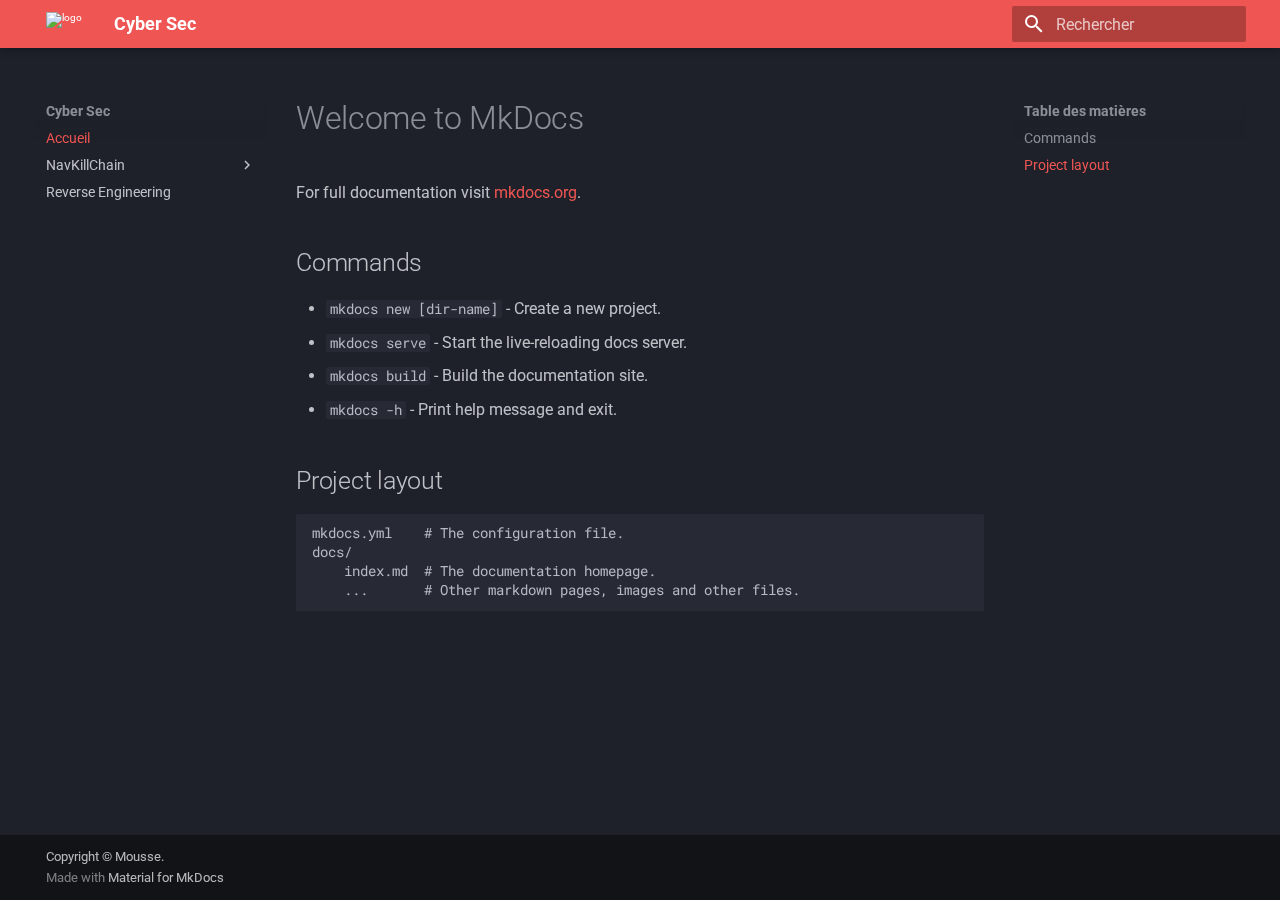
==== index.html @ a9a57b70 "Deployed 4383e9c with MkDocs version: 1.6.0" ====
<!doctype html>
<html lang="fr" class="no-js">
  <head>
    
      <meta charset="utf-8">
      <meta name="viewport" content="width=device-width,initial-scale=1">
      
      
        <meta name="author" content="Etienne C">
      
      
      
      
        <link rel="next" href="Objectif/">
      
      
      <link rel="icon" href="assets/images/favicon.png">
      <meta name="generator" content="mkdocs-1.6.0, mkdocs-material-9.5.25">
    
    
      
        <title>Cyber Sec</title>
      
    
    
      <link rel="stylesheet" href="assets/stylesheets/main.6543a935.min.css">
      
        
        <link rel="stylesheet" href="assets/stylesheets/palette.06af60db.min.css">
      
      


    
    
      
    
    
      
        
        
        <link rel="preconnect" href="https://fonts.gstatic.com" crossorigin>
        <link rel="stylesheet" href="https://fonts.googleapis.com/css?family=Roboto:300,300i,400,400i,700,700i%7CRoboto+Mono:400,400i,700,700i&display=fallback">
        <style>:root{--md-text-font:"Roboto";--md-code-font:"Roboto Mono"}</style>
      
    
    
      <link rel="stylesheet" href="https://cdnjs.cloudflare.com/ajax/libs/KaTeX/0.16.7/katex.min.css">
    
    <script>__md_scope=new URL(".",location),__md_hash=e=>[...e].reduce((e,_)=>(e<<5)-e+_.charCodeAt(0),0),__md_get=(e,_=localStorage,t=__md_scope)=>JSON.parse(_.getItem(t.pathname+"."+e)),__md_set=(e,_,t=localStorage,a=__md_scope)=>{try{t.setItem(a.pathname+"."+e,JSON.stringify(_))}catch(e){}}</script>
    
      

    
    
    
  </head>
  
  
    
    
    
    
    
    <body dir="ltr" data-md-color-scheme="slate" data-md-color-primary="red" data-md-color-accent="black">
  
    
    <input class="md-toggle" data-md-toggle="drawer" type="checkbox" id="__drawer" autocomplete="off">
    <input class="md-toggle" data-md-toggle="search" type="checkbox" id="__search" autocomplete="off">
    <label class="md-overlay" for="__drawer"></label>
    <div data-md-component="skip">
      
        
        <a href="#welcome-to-mkdocs" class="md-skip">
          Aller au contenu
        </a>
      
    </div>
    <div data-md-component="announce">
      
    </div>
    
    
      

  

<header class="md-header md-header--shadow" data-md-component="header">
  <nav class="md-header__inner md-grid" aria-label="En-tête">
    <a href="." title="Cyber Sec" class="md-header__button md-logo" aria-label="Cyber Sec" data-md-component="logo">
      
  <img src="logo.png" alt="logo">

    </a>
    <label class="md-header__button md-icon" for="__drawer">
      
      <svg xmlns="http://www.w3.org/2000/svg" viewBox="0 0 24 24"><path d="M3 6h18v2H3V6m0 5h18v2H3v-2m0 5h18v2H3v-2Z"/></svg>
    </label>
    <div class="md-header__title" data-md-component="header-title">
      <div class="md-header__ellipsis">
        <div class="md-header__topic">
          <span class="md-ellipsis">
            Cyber Sec
          </span>
        </div>
        <div class="md-header__topic" data-md-component="header-topic">
          <span class="md-ellipsis">
            
              Accueil
            
          </span>
        </div>
      </div>
    </div>
    
      
    
    
    
    
      <label class="md-header__button md-icon" for="__search">
        
        <svg xmlns="http://www.w3.org/2000/svg" viewBox="0 0 24 24"><path d="M9.5 3A6.5 6.5 0 0 1 16 9.5c0 1.61-.59 3.09-1.56 4.23l.27.27h.79l5 5-1.5 1.5-5-5v-.79l-.27-.27A6.516 6.516 0 0 1 9.5 16 6.5 6.5 0 0 1 3 9.5 6.5 6.5 0 0 1 9.5 3m0 2C7 5 5 7 5 9.5S7 14 9.5 14 14 12 14 9.5 12 5 9.5 5Z"/></svg>
      </label>
      <div class="md-search" data-md-component="search" role="dialog">
  <label class="md-search__overlay" for="__search"></label>
  <div class="md-search__inner" role="search">
    <form class="md-search__form" name="search">
      <input type="text" class="md-search__input" name="query" aria-label="Rechercher" placeholder="Rechercher" autocapitalize="off" autocorrect="off" autocomplete="off" spellcheck="false" data-md-component="search-query" required>
      <label class="md-search__icon md-icon" for="__search">
        
        <svg xmlns="http://www.w3.org/2000/svg" viewBox="0 0 24 24"><path d="M9.5 3A6.5 6.5 0 0 1 16 9.5c0 1.61-.59 3.09-1.56 4.23l.27.27h.79l5 5-1.5 1.5-5-5v-.79l-.27-.27A6.516 6.516 0 0 1 9.5 16 6.5 6.5 0 0 1 3 9.5 6.5 6.5 0 0 1 9.5 3m0 2C7 5 5 7 5 9.5S7 14 9.5 14 14 12 14 9.5 12 5 9.5 5Z"/></svg>
        
        <svg xmlns="http://www.w3.org/2000/svg" viewBox="0 0 24 24"><path d="M20 11v2H8l5.5 5.5-1.42 1.42L4.16 12l7.92-7.92L13.5 5.5 8 11h12Z"/></svg>
      </label>
      <nav class="md-search__options" aria-label="Recherche">
        
        <button type="reset" class="md-search__icon md-icon" title="Effacer" aria-label="Effacer" tabindex="-1">
          
          <svg xmlns="http://www.w3.org/2000/svg" viewBox="0 0 24 24"><path d="M19 6.41 17.59 5 12 10.59 6.41 5 5 6.41 10.59 12 5 17.59 6.41 19 12 13.41 17.59 19 19 17.59 13.41 12 19 6.41Z"/></svg>
        </button>
      </nav>
      
    </form>
    <div class="md-search__output">
      <div class="md-search__scrollwrap" data-md-scrollfix>
        <div class="md-search-result" data-md-component="search-result">
          <div class="md-search-result__meta">
            Initialisation de la recherche
          </div>
          <ol class="md-search-result__list" role="presentation"></ol>
        </div>
      </div>
    </div>
  </div>
</div>
    
    
  </nav>
  
</header>
    
    <div class="md-container" data-md-component="container">
      
      
        
          
        
      
      <main class="md-main" data-md-component="main">
        <div class="md-main__inner md-grid">
          
            
              
              <div class="md-sidebar md-sidebar--primary" data-md-component="sidebar" data-md-type="navigation" >
                <div class="md-sidebar__scrollwrap">
                  <div class="md-sidebar__inner">
                    



<nav class="md-nav md-nav--primary" aria-label="Navigation" data-md-level="0">
  <label class="md-nav__title" for="__drawer">
    <a href="." title="Cyber Sec" class="md-nav__button md-logo" aria-label="Cyber Sec" data-md-component="logo">
      
  <img src="logo.png" alt="logo">

    </a>
    Cyber Sec
  </label>
  
  <ul class="md-nav__list" data-md-scrollfix>
    
      
      
  
  
    
  
  
  
    <li class="md-nav__item md-nav__item--active">
      
      <input class="md-nav__toggle md-toggle" type="checkbox" id="__toc">
      
      
        
      
      
        <label class="md-nav__link md-nav__link--active" for="__toc">
          
  
  <span class="md-ellipsis">
    Accueil
  </span>
  

          <span class="md-nav__icon md-icon"></span>
        </label>
      
      <a href="." class="md-nav__link md-nav__link--active">
        
  
  <span class="md-ellipsis">
    Accueil
  </span>
  

      </a>
      
        

<nav class="md-nav md-nav--secondary" aria-label="Table des matières">
  
  
  
    
  
  
    <label class="md-nav__title" for="__toc">
      <span class="md-nav__icon md-icon"></span>
      Table des matières
    </label>
    <ul class="md-nav__list" data-md-component="toc" data-md-scrollfix>
      
        <li class="md-nav__item">
  <a href="#commands" class="md-nav__link">
    <span class="md-ellipsis">
      Commands
    </span>
  </a>
  
</li>
      
        <li class="md-nav__item">
  <a href="#project-layout" class="md-nav__link">
    <span class="md-ellipsis">
      Project layout
    </span>
  </a>
  
</li>
      
    </ul>
  
</nav>
      
    </li>
  

    
      
      
  
  
  
  
    
    
    
    
    <li class="md-nav__item md-nav__item--nested">
      
        
        
        <input class="md-nav__toggle md-toggle " type="checkbox" id="__nav_2" >
        
          
          <label class="md-nav__link" for="__nav_2" id="__nav_2_label" tabindex="0">
            
  
  <span class="md-ellipsis">
    NavKillChain
  </span>
  

            <span class="md-nav__icon md-icon"></span>
          </label>
        
        <nav class="md-nav" data-md-level="1" aria-labelledby="__nav_2_label" aria-expanded="false">
          <label class="md-nav__title" for="__nav_2">
            <span class="md-nav__icon md-icon"></span>
            NavKillChain
          </label>
          <ul class="md-nav__list" data-md-scrollfix>
            
              
                
  
  
  
  
    <li class="md-nav__item">
      <a href="Objectif/" class="md-nav__link">
        
  
  <span class="md-ellipsis">
    1. Objectif
  </span>
  

      </a>
    </li>
  

              
            
              
                
  
  
  
  
    <li class="md-nav__item">
      <a href="Recon/" class="md-nav__link">
        
  
  <span class="md-ellipsis">
    2. Reconnaissance
  </span>
  

      </a>
    </li>
  

              
            
              
                
  
  
  
  
    <li class="md-nav__item">
      <a href="Scan%20de%20Vuln%C3%A9rabilit%C3%A9/" class="md-nav__link">
        
  
  <span class="md-ellipsis">
    3. Scan de Vulnérabilité
  </span>
  

      </a>
    </li>
  

              
            
              
                
  
  
  
  
    <li class="md-nav__item">
      <a href="Attaquer%20la%20cible/" class="md-nav__link">
        
  
  <span class="md-ellipsis">
    4. Attaquer la cible
  </span>
  

      </a>
    </li>
  

              
            
              
                
  
  
  
  
    <li class="md-nav__item">
      <a href="D%C3%A9couvert%20du%20r%C3%A9seau%20interne/" class="md-nav__link">
        
  
  <span class="md-ellipsis">
    5. Découvert du réseau interne
  </span>
  

      </a>
    </li>
  

              
            
              
                
  
  
  
  
    <li class="md-nav__item">
      <a href="Action%20sur%20objectif/" class="md-nav__link">
        
  
  <span class="md-ellipsis">
    6. Action sur objectif
  </span>
  

      </a>
    </li>
  

              
            
          </ul>
        </nav>
      
    </li>
  

    
      
      
  
  
  
  
    <li class="md-nav__item">
      <a href="reverse-engineering/" class="md-nav__link">
        
  
  <span class="md-ellipsis">
    Reverse Engineering
  </span>
  

      </a>
    </li>
  

    
  </ul>
</nav>
                  </div>
                </div>
              </div>
            
            
              
              <div class="md-sidebar md-sidebar--secondary" data-md-component="sidebar" data-md-type="toc" >
                <div class="md-sidebar__scrollwrap">
                  <div class="md-sidebar__inner">
                    

<nav class="md-nav md-nav--secondary" aria-label="Table des matières">
  
  
  
    
  
  
    <label class="md-nav__title" for="__toc">
      <span class="md-nav__icon md-icon"></span>
      Table des matières
    </label>
    <ul class="md-nav__list" data-md-component="toc" data-md-scrollfix>
      
        <li class="md-nav__item">
  <a href="#commands" class="md-nav__link">
    <span class="md-ellipsis">
      Commands
    </span>
  </a>
  
</li>
      
        <li class="md-nav__item">
  <a href="#project-layout" class="md-nav__link">
    <span class="md-ellipsis">
      Project layout
    </span>
  </a>
  
</li>
      
    </ul>
  
</nav>
                  </div>
                </div>
              </div>
            
          
          
            <div class="md-content" data-md-component="content">
              <article class="md-content__inner md-typeset">
                
                  


<h1 id="welcome-to-mkdocs">Welcome to MkDocs</h1>
<p>For full documentation visit <a href="https://www.mkdocs.org">mkdocs.org</a>.</p>
<h2 id="commands">Commands</h2>
<ul>
<li><code>mkdocs new [dir-name]</code> - Create a new project.</li>
<li><code>mkdocs serve</code> - Start the live-reloading docs server.</li>
<li><code>mkdocs build</code> - Build the documentation site.</li>
<li><code>mkdocs -h</code> - Print help message and exit.</li>
</ul>
<h2 id="project-layout">Project layout</h2>
<div class="language-text highlight"><pre><span></span><code>mkdocs.yml    # The configuration file.
docs/
    index.md  # The documentation homepage.
    ...       # Other markdown pages, images and other files.
</code></pre></div>












                
              </article>
            </div>
          
          
<script>var target=document.getElementById(location.hash.slice(1));target&&target.name&&(target.checked=target.name.startsWith("__tabbed_"))</script>
        </div>
        
      </main>
      
        <footer class="md-footer">
  
  <div class="md-footer-meta md-typeset">
    <div class="md-footer-meta__inner md-grid">
      <div class="md-copyright">
  
    <div class="md-copyright__highlight">
      Copyright &copy; Mousse.
    </div>
  
  
    Made with
    <a href="https://squidfunk.github.io/mkdocs-material/" target="_blank" rel="noopener">
      Material for MkDocs
    </a>
  
</div>
      
    </div>
  </div>
</footer>
      
    </div>
    <div class="md-dialog" data-md-component="dialog">
      <div class="md-dialog__inner md-typeset"></div>
    </div>
    
    
    <script id="__config" type="application/json">{"base": ".", "features": ["navigation.instant", "search.highlight"], "search": "assets/javascripts/workers/search.b8dbb3d2.min.js", "translations": {"clipboard.copied": "Copi\u00e9 dans le presse-papier", "clipboard.copy": "Copier dans le presse-papier", "search.result.more.one": "1 de plus sur cette page", "search.result.more.other": "# de plus sur cette page", "search.result.none": "Aucun document trouv\u00e9", "search.result.one": "1 document trouv\u00e9", "search.result.other": "# documents trouv\u00e9s", "search.result.placeholder": "Taper pour d\u00e9marrer la recherche", "search.result.term.missing": "Non trouv\u00e9", "select.version": "S\u00e9lectionner la version"}}</script>
    
    
      <script src="assets/javascripts/bundle.081f42fc.min.js"></script>
      
        <script src="https://cdnjs.cloudflare.com/ajax/libs/KaTeX/0.16.7/katex.min.js"></script>
      
        <script src="https://cdnjs.cloudflare.com/ajax/libs/KaTeX/0.16.7/contrib/auto-render.min.js"></script>
      
    
  </body>
</html>
---- assets/stylesheets/main.6543a935.min.css ----
@charset "UTF-8";html{-webkit-text-size-adjust:none;-moz-text-size-adjust:none;text-size-adjust:none;box-sizing:border-box}*,:after,:before{box-sizing:inherit}@media (prefers-reduced-motion){*,:after,:before{transition:none!important}}body{margin:0}a,button,input,label{-webkit-tap-highlight-color:transparent}a{color:inherit;text-decoration:none}hr{border:0;box-sizing:initial;display:block;height:.05rem;overflow:visible;padding:0}small{font-size:80%}sub,sup{line-height:1em}img{border-style:none}table{border-collapse:initial;border-spacing:0}td,th{font-weight:400;vertical-align:top}button{background:#0000;border:0;font-family:inherit;font-size:inherit;margin:0;padding:0}input{border:0;outline:none}:root{--md-primary-fg-color:#4051b5;--md-primary-fg-color--light:#5d6cc0;--md-primary-fg-color--dark:#303fa1;--md-primary-bg-color:#fff;--md-primary-bg-color--light:#ffffffb3;--md-accent-fg-color:#526cfe;--md-accent-fg-color--transparent:#526cfe1a;--md-accent-bg-color:#fff;--md-accent-bg-color--light:#ffffffb3}[data-md-color-scheme=default]{color-scheme:light}[data-md-color-scheme=default] img[src$="#gh-dark-mode-only"],[data-md-color-scheme=default] img[src$="#only-dark"]{display:none}:root,[data-md-color-scheme=default]{--md-hue:225deg;--md-default-fg-color:#000000de;--md-default-fg-color--light:#0000008a;--md-default-fg-color--lighter:#00000052;--md-default-fg-color--lightest:#00000012;--md-default-bg-color:#fff;--md-default-bg-color--light:#ffffffb3;--md-default-bg-color--lighter:#ffffff4d;--md-default-bg-color--lightest:#ffffff1f;--md-code-fg-color:#36464e;--md-code-bg-color:#f5f5f5;--md-code-hl-color:#4287ff;--md-code-hl-color--light:#4287ff1a;--md-code-hl-number-color:#d52a2a;--md-code-hl-special-color:#db1457;--md-code-hl-function-color:#a846b9;--md-code-hl-constant-color:#6e59d9;--md-code-hl-keyword-color:#3f6ec6;--md-code-hl-string-color:#1c7d4d;--md-code-hl-name-color:var(--md-code-fg-color);--md-code-hl-operator-color:var(--md-default-fg-color--light);--md-code-hl-punctuation-color:var(--md-default-fg-color--light);--md-code-hl-comment-color:var(--md-default-fg-color--light);--md-code-hl-generic-color:var(--md-default-fg-color--light);--md-code-hl-variable-color:var(--md-default-fg-color--light);--md-typeset-color:var(--md-default-fg-color);--md-typeset-a-color:var(--md-primary-fg-color);--md-typeset-del-color:#f5503d26;--md-typeset-ins-color:#0bd57026;--md-typeset-kbd-color:#fafafa;--md-typeset-kbd-accent-color:#fff;--md-typeset-kbd-border-color:#b8b8b8;--md-typeset-mark-color:#ffff0080;--md-typeset-table-color:#0000001f;--md-typeset-table-color--light:rgba(0,0,0,.035);--md-admonition-fg-color:var(--md-default-fg-color);--md-admonition-bg-color:var(--md-default-bg-color);--md-warning-fg-color:#000000de;--md-warning-bg-color:#ff9;--md-footer-fg-color:#fff;--md-footer-fg-color--light:#ffffffb3;--md-footer-fg-color--lighter:#ffffff73;--md-footer-bg-color:#000000de;--md-footer-bg-color--dark:#00000052;--md-shadow-z1:0 0.2rem 0.5rem #0000000d,0 0 0.05rem #0000001a;--md-shadow-z2:0 0.2rem 0.5rem #0000001a,0 0 0.05rem #00000040;--md-shadow-z3:0 0.2rem 0.5rem #0003,0 0 0.05rem #00000059}.md-icon svg{fill:currentcolor;display:block;height:1.2rem;width:1.2rem}body{-webkit-font-smoothing:antialiased;-moz-osx-font-smoothing:grayscale;--md-text-font-family:var(--md-text-font,_),-apple-system,BlinkMacSystemFont,Helvetica,Arial,sans-serif;--md-code-font-family:var(--md-code-font,_),SFMono-Regular,Consolas,Menlo,monospace}aside,body,input{font-feature-settings:"kern","liga";color:var(--md-typeset-color);font-family:var(--md-text-font-family)}code,kbd,pre{font-feature-settings:"kern";font-family:var(--md-code-font-family)}:root{--md-typeset-table-sort-icon:url('data:image/svg+xml;charset=utf-8,<svg xmlns="http://www.w3.org/2000/svg" viewBox="0 0 24 24"><path d="m18 21-4-4h3V7h-3l4-4 4 4h-3v10h3M2 19v-2h10v2M2 13v-2h7v2M2 7V5h4v2H2Z"/></svg>');--md-typeset-table-sort-icon--asc:url('data:image/svg+xml;charset=utf-8,<svg xmlns="http://www.w3.org/2000/svg" viewBox="0 0 24 24"><path d="M19 17h3l-4 4-4-4h3V3h2M2 17h10v2H2M6 5v2H2V5m0 6h7v2H2v-2Z"/></svg>');--md-typeset-table-sort-icon--desc:url('data:image/svg+xml;charset=utf-8,<svg xmlns="http://www.w3.org/2000/svg" viewBox="0 0 24 24"><path d="M19 7h3l-4-4-4 4h3v14h2M2 17h10v2H2M6 5v2H2V5m0 6h7v2H2v-2Z"/></svg>')}.md-typeset{-webkit-print-color-adjust:exact;color-adjust:exact;font-size:.8rem;line-height:1.6}@media print{.md-typeset{font-size:.68rem}}.md-typeset blockquote,.md-typeset dl,.md-typeset figure,.md-typeset ol,.md-typeset pre,.md-typeset ul{margin-bottom:1em;margin-top:1em}.md-typeset h1{color:var(--md-default-fg-color--light);font-size:2em;line-height:1.3;margin:0 0 1.25em}.md-typeset h1,.md-typeset h2{font-weight:300;letter-spacing:-.01em}.md-typeset h2{font-size:1.5625em;line-height:1.4;margin:1.6em 0 .64em}.md-typeset h3{font-size:1.25em;font-weight:400;letter-spacing:-.01em;line-height:1.5;margin:1.6em 0 .8em}.md-typeset h2+h3{margin-top:.8em}.md-typeset h4{font-weight:700;letter-spacing:-.01em;margin:1em 0}.md-typeset h5,.md-typeset h6{color:var(--md-default-fg-color--light);font-size:.8em;font-weight:700;letter-spacing:-.01em;margin:1.25em 0}.md-typeset h5{text-transform:uppercase}.md-typeset hr{border-bottom:.05rem solid var(--md-default-fg-color--lightest);display:flow-root;margin:1.5em 0}.md-typeset a{color:var(--md-typeset-a-color);word-break:break-word}.md-typeset a,.md-typeset a:before{transition:color 125ms}.md-typeset a:focus,.md-typeset a:hover{color:var(--md-accent-fg-color)}.md-typeset a:focus code,.md-typeset a:hover code{background-color:var(--md-accent-fg-color--transparent)}.md-typeset a code{color:currentcolor;transition:background-color 125ms}.md-typeset a.focus-visible{outline-color:var(--md-accent-fg-color);outline-offset:.2rem}.md-typeset code,.md-typeset kbd,.md-typeset pre{color:var(--md-code-fg-color);direction:ltr;font-variant-ligatures:none}@media print{.md-typeset code,.md-typeset kbd,.md-typeset pre{white-space:pre-wrap}}.md-typeset code{background-color:var(--md-code-bg-color);border-radius:.1rem;-webkit-box-decoration-break:clone;box-decoration-break:clone;font-size:.85em;padding:0 .2941176471em;word-break:break-word}.md-typeset code:not(.focus-visible){-webkit-tap-highlight-color:transparent;outline:none}.md-typeset pre{display:flow-root;line-height:1.4;position:relative}.md-typeset pre>code{-webkit-box-decoration-break:slice;box-decoration-break:slice;box-shadow:none;display:block;margin:0;outline-color:var(--md-accent-fg-color);overflow:auto;padding:.7720588235em 1.1764705882em;scrollbar-color:var(--md-default-fg-color--lighter) #0000;scrollbar-width:thin;touch-action:auto;word-break:normal}.md-typeset pre>code:hover{scrollbar-color:var(--md-accent-fg-color) #0000}.md-typeset pre>code::-webkit-scrollbar{height:.2rem;width:.2rem}.md-typeset pre>code::-webkit-scrollbar-thumb{background-color:var(--md-default-fg-color--lighter)}.md-typeset pre>code::-webkit-scrollbar-thumb:hover{background-color:var(--md-accent-fg-color)}.md-typeset kbd{background-color:var(--md-typeset-kbd-color);border-radius:.1rem;box-shadow:0 .1rem 0 .05rem var(--md-typeset-kbd-border-color),0 .1rem 0 var(--md-typeset-kbd-border-color),0 -.1rem .2rem var(--md-typeset-kbd-accent-color) inset;color:var(--md-default-fg-color);display:inline-block;font-size:.75em;padding:0 .6666666667em;vertical-align:text-top;word-break:break-word}.md-typeset mark{background-color:var(--md-typeset-mark-color);-webkit-box-decoration-break:clone;box-decoration-break:clone;color:inherit;word-break:break-word}.md-typeset abbr{border-bottom:.05rem dotted var(--md-default-fg-color--light);cursor:help;text-decoration:none}.md-typeset small{opacity:.75}[dir=ltr] .md-typeset sub,[dir=ltr] .md-typeset sup{margin-left:.078125em}[dir=rtl] .md-typeset sub,[dir=rtl] .md-typeset sup{margin-right:.078125em}[dir=ltr] .md-typeset blockquote{padding-left:.6rem}[dir=rtl] .md-typeset blockquote{padding-right:.6rem}[dir=ltr] .md-typeset blockquote{border-left:.2rem solid var(--md-default-fg-color--lighter)}[dir=rtl] .md-typeset blockquote{border-right:.2rem solid var(--md-default-fg-color--lighter)}.md-typeset blockquote{color:var(--md-default-fg-color--light);margin-left:0;margin-right:0}.md-typeset ul{list-style-type:disc}[dir=ltr] .md-typeset ol,[dir=ltr] .md-typeset ul{margin-left:.625em}[dir=rtl] .md-typeset ol,[dir=rtl] .md-typeset ul{margin-right:.625em}.md-typeset ol,.md-typeset ul{padding:0}.md-typeset ol:not([hidden]),.md-typeset ul:not([hidden]){display:flow-root}.md-typeset ol ol,.md-typeset ul ol{list-style-type:lower-alpha}.md-typeset ol ol ol,.md-typeset ul ol ol{list-style-type:lower-roman}[dir=ltr] .md-typeset ol li,[dir=ltr] .md-typeset ul li{margin-left:1.25em}[dir=rtl] .md-typeset ol li,[dir=rtl] .md-typeset ul li{margin-right:1.25em}.md-typeset ol li,.md-typeset ul li{margin-bottom:.5em}.md-typeset ol li blockquote,.md-typeset ol li p,.md-typeset ul li blockquote,.md-typeset ul li p{margin:.5em 0}.md-typeset ol li:last-child,.md-typeset ul li:last-child{margin-bottom:0}[dir=ltr] .md-typeset ol li ol,[dir=ltr] .md-typeset ol li ul,[dir=ltr] .md-typeset ul li ol,[dir=ltr] .md-typeset ul li ul{margin-left:.625em}[dir=rtl] .md-typeset ol li ol,[dir=rtl] .md-typeset ol li ul,[dir=rtl] .md-typeset ul li ol,[dir=rtl] .md-typeset ul li ul{margin-right:.625em}.md-typeset ol li ol,.md-typeset ol li ul,.md-typeset ul li ol,.md-typeset ul li ul{margin-bottom:.5em;margin-top:.5em}[dir=ltr] .md-typeset dd{margin-left:1.875em}[dir=rtl] .md-typeset dd{margin-right:1.875em}.md-typeset dd{margin-bottom:1.5em;margin-top:1em}.md-typeset img,.md-typeset svg,.md-typeset video{height:auto;max-width:100%}.md-typeset img[align=left]{margin:1em 1em 1em 0}.md-typeset img[align=right]{margin:1em 0 1em 1em}.md-typeset img[align]:only-child{margin-top:0}.md-typeset figure{display:flow-root;margin:1em auto;max-width:100%;text-align:center;width:-moz-fit-content;width:fit-content}.md-typeset figure img{display:block;margin:0 auto}.md-typeset figcaption{font-style:italic;margin:1em auto;max-width:24rem}.md-typeset iframe{max-width:100%}.md-typeset table:not([class]){background-color:var(--md-default-bg-color);border:.05rem solid var(--md-typeset-table-color);border-radius:.1rem;display:inline-block;font-size:.64rem;max-width:100%;overflow:auto;touch-action:auto}@media print{.md-typeset table:not([class]){display:table}}.md-typeset table:not([class])+*{margin-top:1.5em}.md-typeset table:not([class]) td>:first-child,.md-typeset table:not([class]) th>:first-child{margin-top:0}.md-typeset table:not([class]) td>:last-child,.md-typeset table:not([class]) th>:last-child{margin-bottom:0}.md-typeset table:not([class]) td:not([align]),.md-typeset table:not([class]) th:not([align]){text-align:left}[dir=rtl] .md-typeset table:not([class]) td:not([align]),[dir=rtl] .md-typeset table:not([class]) th:not([align]){text-align:right}.md-typeset table:not([class]) th{font-weight:700;min-width:5rem;padding:.9375em 1.25em;vertical-align:top}.md-typeset table:not([class]) td{border-top:.05rem solid var(--md-typeset-table-color);padding:.9375em 1.25em;vertical-align:top}.md-typeset table:not([class]) tbody tr{transition:background-color 125ms}.md-typeset table:not([class]) tbody tr:hover{background-color:var(--md-typeset-table-color--light);box-shadow:0 .05rem 0 var(--md-default-bg-color) inset}.md-typeset table:not([class]) a{word-break:normal}.md-typeset table th[role=columnheader]{cursor:pointer}[dir=ltr] .md-typeset table th[role=columnheader]:after{margin-left:.5em}[dir=rtl] .md-typeset table th[role=columnheader]:after{margin-right:.5em}.md-typeset table th[role=columnheader]:after{content:"";display:inline-block;height:1.2em;-webkit-mask-image:var(--md-typeset-table-sort-icon);mask-image:var(--md-typeset-table-sort-icon);-webkit-mask-repeat:no-repeat;mask-repeat:no-repeat;-webkit-mask-size:contain;mask-size:contain;transition:background-color 125ms;vertical-align:text-bottom;width:1.2em}.md-typeset table th[role=columnheader]:hover:after{background-color:var(--md-default-fg-color--lighter)}.md-typeset table th[role=columnheader][aria-sort=ascending]:after{background-color:var(--md-default-fg-color--light);-webkit-mask-image:var(--md-typeset-table-sort-icon--asc);mask-image:var(--md-typeset-table-sort-icon--asc)}.md-typeset table th[role=columnheader][aria-sort=descending]:after{background-color:var(--md-default-fg-color--light);-webkit-mask-image:var(--md-typeset-table-sort-icon--desc);mask-image:var(--md-typeset-table-sort-icon--desc)}.md-typeset__scrollwrap{margin:1em -.8rem;overflow-x:auto;touch-action:auto}.md-typeset__table{display:inline-block;margin-bottom:.5em;padding:0 .8rem}@media print{.md-typeset__table{display:block}}html .md-typeset__table table{display:table;margin:0;overflow:hidden;width:100%}@media screen and (max-width:44.984375em){.md-content__inner>pre{margin:1em -.8rem}.md-content__inner>pre code{border-radius:0}}.md-typeset .md-author{border-radius:100%;display:block;flex-shrink:0;height:1.6rem;overflow:hidden;position:relative;transition:color 125ms,transform 125ms;width:1.6rem}.md-typeset .md-author img{display:block}.md-typeset .md-author--more{background:var(--md-default-fg-color--lightest);color:var(--md-default-fg-color--lighter);font-size:.6rem;font-weight:700;line-height:1.6rem;text-align:center}.md-typeset .md-author--long{height:2.4rem;width:2.4rem}.md-typeset a.md-author{transform:scale(1)}.md-typeset a.md-author img{border-radius:100%;filter:grayscale(100%) opacity(75%);transition:filter 125ms}.md-typeset a.md-author:focus,.md-typeset a.md-author:hover{transform:scale(1.1);z-index:1}.md-typeset a.md-author:focus img,.md-typeset a.md-author:hover img{filter:grayscale(0)}.md-banner{background-color:var(--md-footer-bg-color);color:var(--md-footer-fg-color);overflow:auto}@media print{.md-banner{display:none}}.md-banner--warning{background-color:var(--md-warning-bg-color);color:var(--md-warning-fg-color)}.md-banner__inner{font-size:.7rem;margin:.6rem auto;padding:0 .8rem}[dir=ltr] .md-banner__button{float:right}[dir=rtl] .md-banner__button{float:left}.md-banner__button{color:inherit;cursor:pointer;transition:opacity .25s}.no-js .md-banner__button{display:none}.md-banner__button:hover{opacity:.7}html{font-size:125%;height:100%;overflow-x:hidden}@media screen and (min-width:100em){html{font-size:137.5%}}@media screen and (min-width:125em){html{font-size:150%}}body{background-color:var(--md-default-bg-color);display:flex;flex-direction:column;font-size:.5rem;min-height:100%;position:relative;width:100%}@media print{body{display:block}}@media screen and (max-width:59.984375em){body[data-md-scrolllock]{position:fixed}}.md-grid{margin-left:auto;margin-right:auto;max-width:61rem}.md-container{display:flex;flex-direction:column;flex-grow:1}@media print{.md-container{display:block}}.md-main{flex-grow:1}.md-main__inner{display:flex;height:100%;margin-top:1.5rem}.md-ellipsis{overflow:hidden;text-overflow:ellipsis}.md-toggle{display:none}.md-option{height:0;opacity:0;position:absolute;width:0}.md-option:checked+label:not([hidden]){display:block}.md-option.focus-visible+label{outline-color:var(--md-accent-fg-color);outline-style:auto}.md-skip{background-color:var(--md-default-fg-color);border-radius:.1rem;color:var(--md-default-bg-color);font-size:.64rem;margin:.5rem;opacity:0;outline-color:var(--md-accent-fg-color);padding:.3rem .5rem;position:fixed;transform:translateY(.4rem);z-index:-1}.md-skip:focus{opacity:1;transform:translateY(0);transition:transform .25s cubic-bezier(.4,0,.2,1),opacity 175ms 75ms;z-index:10}@page{margin:25mm}:root{--md-clipboard-icon:url('data:image/svg+xml;charset=utf-8,<svg xmlns="http://www.w3.org/2000/svg" viewBox="0 0 24 24"><path d="M19 21H8V7h11m0-2H8a2 2 0 0 0-2 2v14a2 2 0 0 0 2 2h11a2 2 0 0 0 2-2V7a2 2 0 0 0-2-2m-3-4H4a2 2 0 0 0-2 2v14h2V3h12V1Z"/></svg>')}.md-clipboard{border-radius:.1rem;color:var(--md-default-fg-color--lightest);cursor:pointer;height:1.5em;outline-color:var(--md-accent-fg-color);outline-offset:.1rem;position:absolute;right:.5em;top:.5em;transition:color .25s;width:1.5em;z-index:1}@media print{.md-clipboard{display:none}}.md-clipboard:not(.focus-visible){-webkit-tap-highlight-color:transparent;outline:none}:hover>.md-clipboard{color:var(--md-default-fg-color--light)}.md-clipboard:focus,.md-clipboard:hover{color:var(--md-accent-fg-color)}.md-clipboard:after{background-color:currentcolor;content:"";display:block;height:1.125em;margin:0 auto;-webkit-mask-image:var(--md-clipboard-icon);mask-image:var(--md-clipboard-icon);-webkit-mask-position:center;mask-position:center;-webkit-mask-repeat:no-repeat;mask-repeat:no-repeat;-webkit-mask-size:contain;mask-size:contain;width:1.125em}.md-clipboard--inline{cursor:pointer}.md-clipboard--inline code{transition:color .25s,background-color .25s}.md-clipboard--inline:focus code,.md-clipboard--inline:hover code{background-color:var(--md-accent-fg-color--transparent);color:var(--md-accent-fg-color)}.md-typeset .md-code__content{display:grid}@keyframes consent{0%{opacity:0;transform:translateY(100%)}to{opacity:1;transform:translateY(0)}}@keyframes overlay{0%{opacity:0}to{opacity:1}}.md-consent__overlay{animation:overlay .25s both;-webkit-backdrop-filter:blur(.1rem);backdrop-filter:blur(.1rem);background-color:#0000008a;height:100%;opacity:1;position:fixed;top:0;width:100%;z-index:5}.md-consent__inner{animation:consent .5s cubic-bezier(.1,.7,.1,1) both;background-color:var(--md-default-bg-color);border:0;border-radius:.1rem;bottom:0;box-shadow:0 0 .2rem #0000001a,0 .2rem .4rem #0003;max-height:100%;overflow:auto;padding:0;position:fixed;width:100%;z-index:5}.md-consent__form{padding:.8rem}.md-consent__settings{display:none;margin:1em 0}input:checked+.md-consent__settings{display:block}.md-consent__controls{margin-bottom:.8rem}.md-typeset .md-consent__controls .md-button{display:inline}@media screen and (max-width:44.984375em){.md-typeset .md-consent__controls .md-button{display:block;margin-top:.4rem;text-align:center;width:100%}}.md-consent label{cursor:pointer}.md-content{flex-grow:1;min-width:0}.md-content__inner{margin:0 .8rem 1.2rem;padding-top:.6rem}@media screen and (min-width:76.25em){[dir=ltr] .md-sidebar--primary:not([hidden])~.md-content>.md-content__inner{margin-left:1.2rem}[dir=ltr] .md-sidebar--secondary:not([hidden])~.md-content>.md-content__inner,[dir=rtl] .md-sidebar--primary:not([hidden])~.md-content>.md-content__inner{margin-right:1.2rem}[dir=rtl] .md-sidebar--secondary:not([hidden])~.md-content>.md-content__inner{margin-left:1.2rem}}.md-content__inner:before{content:"";display:block;height:.4rem}.md-content__inner>:last-child{margin-bottom:0}[dir=ltr] .md-content__button{float:right}[dir=rtl] .md-content__button{float:left}[dir=ltr] .md-content__button{margin-left:.4rem}[dir=rtl] .md-content__button{margin-right:.4rem}.md-content__button{margin:.4rem 0;padding:0}@media print{.md-content__button{display:none}}.md-typeset .md-content__button{color:var(--md-default-fg-color--lighter)}.md-content__button svg{display:inline;vertical-align:top}[dir=rtl] .md-content__button svg{transform:scaleX(-1)}[dir=ltr] .md-dialog{right:.8rem}[dir=rtl] .md-dialog{left:.8rem}.md-dialog{background-color:var(--md-default-fg-color);border-radius:.1rem;bottom:.8rem;box-shadow:var(--md-shadow-z3);min-width:11.1rem;opacity:0;padding:.4rem .6rem;pointer-events:none;position:fixed;transform:translateY(100%);transition:transform 0ms .4s,opacity .4s;z-index:4}@media print{.md-dialog{display:none}}.md-dialog--active{opacity:1;pointer-events:auto;transform:translateY(0);transition:transform .4s cubic-bezier(.075,.85,.175,1),opacity .4s}.md-dialog__inner{color:var(--md-default-bg-color);font-size:.7rem}.md-feedback{margin:2em 0 1em;text-align:center}.md-feedback fieldset{border:none;margin:0;padding:0}.md-feedback__title{font-weight:700;margin:1em auto}.md-feedback__inner{position:relative}.md-feedback__list{display:flex;flex-wrap:wrap;place-content:baseline center;position:relative}.md-feedback__list:hover .md-icon:not(:disabled){color:var(--md-default-fg-color--lighter)}:disabled .md-feedback__list{min-height:1.8rem}.md-feedback__icon{color:var(--md-default-fg-color--light);cursor:pointer;flex-shrink:0;margin:0 .1rem;transition:color 125ms}.md-feedback__icon:not(:disabled).md-icon:hover{color:var(--md-accent-fg-color)}.md-feedback__icon:disabled{color:var(--md-default-fg-color--lightest);pointer-events:none}.md-feedback__note{opacity:0;position:relative;transform:translateY(.4rem);transition:transform .4s cubic-bezier(.1,.7,.1,1),opacity .15s}.md-feedback__note>*{margin:0 auto;max-width:16rem}:disabled .md-feedback__note{opacity:1;transform:translateY(0)}.md-footer{background-color:var(--md-footer-bg-color);color:var(--md-footer-fg-color)}@media print{.md-footer{display:none}}.md-footer__inner{justify-content:space-between;overflow:auto;padding:.2rem}.md-footer__inner:not([hidden]){display:flex}.md-footer__link{align-items:end;display:flex;flex-grow:0.01;margin-bottom:.4rem;margin-top:1rem;max-width:100%;outline-color:var(--md-accent-fg-color);overflow:hidden;transition:opacity .25s}.md-footer__link:focus,.md-footer__link:hover{opacity:.7}[dir=rtl] .md-footer__link svg{transform:scaleX(-1)}@media screen and (max-width:44.984375em){.md-footer__link--prev{flex-shrink:0}.md-footer__link--prev .md-footer__title{display:none}}[dir=ltr] .md-footer__link--next{margin-left:auto}[dir=rtl] .md-footer__link--next{margin-right:auto}.md-footer__link--next{text-align:right}[dir=rtl] .md-footer__link--next{text-align:left}.md-footer__title{flex-grow:1;font-size:.9rem;margin-bottom:.7rem;max-width:calc(100% - 2.4rem);padding:0 1rem;white-space:nowrap}.md-footer__button{margin:.2rem;padding:.4rem}.md-footer__direction{font-size:.64rem;opacity:.7}.md-footer-meta{background-color:var(--md-footer-bg-color--dark)}.md-footer-meta__inner{display:flex;flex-wrap:wrap;justify-content:space-between;padding:.2rem}html .md-footer-meta.md-typeset a{color:var(--md-footer-fg-color--light)}html .md-footer-meta.md-typeset a:focus,html .md-footer-meta.md-typeset a:hover{color:var(--md-footer-fg-color)}.md-copyright{color:var(--md-footer-fg-color--lighter);font-size:.64rem;margin:auto .6rem;padding:.4rem 0;width:100%}@media screen and (min-width:45em){.md-copyright{width:auto}}.md-copyright__highlight{color:var(--md-footer-fg-color--light)}.md-social{display:inline-flex;gap:.2rem;margin:0 .4rem;padding:.2rem 0 .6rem}@media screen and (min-width:45em){.md-social{padding:.6rem 0}}.md-social__link{display:inline-block;height:1.6rem;text-align:center;width:1.6rem}.md-social__link:before{line-height:1.9}.md-social__link svg{fill:currentcolor;max-height:.8rem;vertical-align:-25%}.md-typeset .md-button{border:.1rem solid;border-radius:.1rem;color:var(--md-primary-fg-color);cursor:pointer;display:inline-block;font-weight:700;padding:.625em 2em;transition:color 125ms,background-color 125ms,border-color 125ms}.md-typeset .md-button--primary{background-color:var(--md-primary-fg-color);border-color:var(--md-primary-fg-color);color:var(--md-primary-bg-color)}.md-typeset .md-button:focus,.md-typeset .md-button:hover{background-color:var(--md-accent-fg-color);border-color:var(--md-accent-fg-color);color:var(--md-accent-bg-color)}[dir=ltr] .md-typeset .md-input{border-top-left-radius:.1rem}[dir=ltr] .md-typeset .md-input,[dir=rtl] .md-typeset .md-input{border-top-right-radius:.1rem}[dir=rtl] .md-typeset .md-input{border-top-left-radius:.1rem}.md-typeset .md-input{border-bottom:.1rem solid var(--md-default-fg-color--lighter);box-shadow:var(--md-shadow-z1);font-size:.8rem;height:1.8rem;padding:0 .6rem;transition:border .25s,box-shadow .25s}.md-typeset .md-input:focus,.md-typeset .md-input:hover{border-bottom-color:var(--md-accent-fg-color);box-shadow:var(--md-shadow-z2)}.md-typeset .md-input--stretch{width:100%}.md-header{background-color:var(--md-primary-fg-color);box-shadow:0 0 .2rem #0000,0 .2rem .4rem #0000;color:var(--md-primary-bg-color);display:block;left:0;position:sticky;right:0;top:0;z-index:4}@media print{.md-header{display:none}}.md-header[hidden]{transform:translateY(-100%);transition:transform .25s cubic-bezier(.8,0,.6,1),box-shadow .25s}.md-header--shadow{box-shadow:0 0 .2rem #0000001a,0 .2rem .4rem #0003;transition:transform .25s cubic-bezier(.1,.7,.1,1),box-shadow .25s}.md-header__inner{align-items:center;display:flex;padding:0 .2rem}.md-header__button{color:currentcolor;cursor:pointer;margin:.2rem;outline-color:var(--md-accent-fg-color);padding:.4rem;position:relative;transition:opacity .25s;vertical-align:middle;z-index:1}.md-header__button:hover{opacity:.7}.md-header__button:not([hidden]){display:inline-block}.md-header__button:not(.focus-visible){-webkit-tap-highlight-color:transparent;outline:none}.md-header__button.md-logo{margin:.2rem;padding:.4rem}@media screen and (max-width:76.234375em){.md-header__button.md-logo{display:none}}.md-header__button.md-logo img,.md-header__button.md-logo svg{fill:currentcolor;display:block;height:1.2rem;width:auto}@media screen and (min-width:60em){.md-header__button[for=__search]{display:none}}.no-js .md-header__button[for=__search]{display:none}[dir=rtl] .md-header__button[for=__search] svg{transform:scaleX(-1)}@media screen and (min-width:76.25em){.md-header__button[for=__drawer]{display:none}}.md-header__topic{display:flex;max-width:100%;position:absolute;transition:transform .4s cubic-bezier(.1,.7,.1,1),opacity .15s;white-space:nowrap}.md-header__topic+.md-header__topic{opacity:0;pointer-events:none;transform:translateX(1.25rem);transition:transform .4s cubic-bezier(1,.7,.1,.1),opacity .15s;z-index:-1}[dir=rtl] .md-header__topic+.md-header__topic{transform:translateX(-1.25rem)}.md-header__topic:first-child{font-weight:700}[dir=ltr] .md-header__title{margin-left:1rem;margin-right:.4rem}[dir=rtl] .md-header__title{margin-left:.4rem;margin-right:1rem}.md-header__title{flex-grow:1;font-size:.9rem;height:2.4rem;line-height:2.4rem}.md-header__title--active .md-header__topic{opacity:0;pointer-events:none;transform:translateX(-1.25rem);transition:transform .4s cubic-bezier(1,.7,.1,.1),opacity .15s;z-index:-1}[dir=rtl] .md-header__title--active .md-header__topic{transform:translateX(1.25rem)}.md-header__title--active .md-header__topic+.md-header__topic{opacity:1;pointer-events:auto;transform:translateX(0);transition:transform .4s cubic-bezier(.1,.7,.1,1),opacity .15s;z-index:0}.md-header__title>.md-header__ellipsis{height:100%;position:relative;width:100%}.md-header__option{display:flex;flex-shrink:0;max-width:100%;transition:max-width 0ms .25s,opacity .25s .25s;white-space:nowrap}[data-md-toggle=search]:checked~.md-header .md-header__option{max-width:0;opacity:0;transition:max-width 0ms,opacity 0ms}.md-header__option>input{bottom:0}.md-header__source{display:none}@media screen and (min-width:60em){[dir=ltr] .md-header__source{margin-left:1rem}[dir=rtl] .md-header__source{margin-right:1rem}.md-header__source{display:block;max-width:11.7rem;width:11.7rem}}@media screen and (min-width:76.25em){[dir=ltr] .md-header__source{margin-left:1.4rem}[dir=rtl] .md-header__source{margin-right:1.4rem}}.md-meta{color:var(--md-default-fg-color--light);font-size:.7rem;line-height:1.3}.md-meta__list{display:inline-flex;flex-wrap:wrap;list-style:none;margin:0;padding:0}.md-meta__item:not(:last-child):after{content:"·";margin-left:.2rem;margin-right:.2rem}.md-meta__link{color:var(--md-typeset-a-color)}.md-meta__link:focus,.md-meta__link:hover{color:var(--md-accent-fg-color)}.md-draft{background-color:#ff1744;border-radius:.125em;color:#fff;display:inline-block;font-weight:700;padding-left:.5714285714em;padding-right:.5714285714em}:root{--md-nav-icon--prev:url('data:image/svg+xml;charset=utf-8,<svg xmlns="http://www.w3.org/2000/svg" viewBox="0 0 24 24"><path d="M20 11v2H8l5.5 5.5-1.42 1.42L4.16 12l7.92-7.92L13.5 5.5 8 11h12Z"/></svg>');--md-nav-icon--next:url('data:image/svg+xml;charset=utf-8,<svg xmlns="http://www.w3.org/2000/svg" viewBox="0 0 24 24"><path d="M8.59 16.58 13.17 12 8.59 7.41 10 6l6 6-6 6-1.41-1.42Z"/></svg>');--md-toc-icon:url('data:image/svg+xml;charset=utf-8,<svg xmlns="http://www.w3.org/2000/svg" viewBox="0 0 24 24"><path d="M3 9h14V7H3v2m0 4h14v-2H3v2m0 4h14v-2H3v2m16 0h2v-2h-2v2m0-10v2h2V7h-2m0 6h2v-2h-2v2Z"/></svg>')}.md-nav{font-size:.7rem;line-height:1.3}.md-nav__title{color:var(--md-default-fg-color--light);display:block;font-weight:700;overflow:hidden;padding:0 .6rem;text-overflow:ellipsis}.md-nav__title .md-nav__button{display:none}.md-nav__title .md-nav__button img{height:100%;width:auto}.md-nav__title .md-nav__button.md-logo img,.md-nav__title .md-nav__button.md-logo svg{fill:currentcolor;display:block;height:2.4rem;max-width:100%;object-fit:contain;width:auto}.md-nav__list{list-style:none;margin:0;padding:0}.md-nav__link{align-items:flex-start;display:flex;gap:.4rem;margin-top:.625em;scroll-snap-align:start;transition:color 125ms}.md-nav__link--passed{color:var(--md-default-fg-color--light)}.md-nav__item .md-nav__link--active,.md-nav__item .md-nav__link--active code{color:var(--md-typeset-a-color)}.md-nav__link .md-ellipsis{position:relative}[dir=ltr] .md-nav__link .md-icon:last-child{margin-left:auto}[dir=rtl] .md-nav__link .md-icon:last-child{margin-right:auto}.md-nav__link svg{fill:currentcolor;flex-shrink:0;height:1.3em}.md-nav__link[for]:focus,.md-nav__link[for]:hover,.md-nav__link[href]:focus,.md-nav__link[href]:hover{color:var(--md-accent-fg-color);cursor:pointer}.md-nav__link.focus-visible{outline-color:var(--md-accent-fg-color);outline-offset:.2rem}.md-nav--primary .md-nav__link[for=__toc]{display:none}.md-nav--primary .md-nav__link[for=__toc] .md-icon:after{background-color:currentcolor;display:block;height:100%;-webkit-mask-image:var(--md-toc-icon);mask-image:var(--md-toc-icon);width:100%}.md-nav--primary .md-nav__link[for=__toc]~.md-nav{display:none}.md-nav__container>.md-nav__link{margin-top:0}.md-nav__container>.md-nav__link:first-child{flex-grow:1;min-width:0}.md-nav__icon{flex-shrink:0}.md-nav__source{display:none}@media screen and (max-width:76.234375em){.md-nav--primary,.md-nav--primary .md-nav{background-color:var(--md-default-bg-color);display:flex;flex-direction:column;height:100%;left:0;position:absolute;right:0;top:0;z-index:1}.md-nav--primary .md-nav__item,.md-nav--primary .md-nav__title{font-size:.8rem;line-height:1.5}.md-nav--primary .md-nav__title{background-color:var(--md-default-fg-color--lightest);color:var(--md-default-fg-color--light);cursor:pointer;height:5.6rem;line-height:2.4rem;padding:3rem .8rem .2rem;position:relative;white-space:nowrap}[dir=ltr] .md-nav--primary .md-nav__title .md-nav__icon{left:.4rem}[dir=rtl] .md-nav--primary .md-nav__title .md-nav__icon{right:.4rem}.md-nav--primary .md-nav__title .md-nav__icon{display:block;height:1.2rem;margin:.2rem;position:absolute;top:.4rem;width:1.2rem}.md-nav--primary .md-nav__title .md-nav__icon:after{background-color:currentcolor;content:"";display:block;height:100%;-webkit-mask-image:var(--md-nav-icon--prev);mask-image:var(--md-nav-icon--prev);-webkit-mask-position:center;mask-position:center;-webkit-mask-repeat:no-repeat;mask-repeat:no-repeat;-webkit-mask-size:contain;mask-size:contain;width:100%}.md-nav--primary .md-nav__title~.md-nav__list{background-color:var(--md-default-bg-color);box-shadow:0 .05rem 0 var(--md-default-fg-color--lightest) inset;overflow-y:auto;scroll-snap-type:y mandatory;touch-action:pan-y}.md-nav--primary .md-nav__title~.md-nav__list>:first-child{border-top:0}.md-nav--primary .md-nav__title[for=__drawer]{background-color:var(--md-primary-fg-color);color:var(--md-primary-bg-color);font-weight:700}.md-nav--primary .md-nav__title .md-logo{display:block;left:.2rem;margin:.2rem;padding:.4rem;position:absolute;right:.2rem;top:.2rem}.md-nav--primary .md-nav__list{flex:1}.md-nav--primary .md-nav__item{border-top:.05rem solid var(--md-default-fg-color--lightest)}.md-nav--primary .md-nav__item--active>.md-nav__link{color:var(--md-typeset-a-color)}.md-nav--primary .md-nav__item--active>.md-nav__link:focus,.md-nav--primary .md-nav__item--active>.md-nav__link:hover{color:var(--md-accent-fg-color)}.md-nav--primary .md-nav__link{margin-top:0;padding:.6rem .8rem}.md-nav--primary .md-nav__link svg{margin-top:.1em}.md-nav--primary .md-nav__link>.md-nav__link{padding:0}[dir=ltr] .md-nav--primary .md-nav__link .md-nav__icon{margin-right:-.2rem}[dir=rtl] .md-nav--primary .md-nav__link .md-nav__icon{margin-left:-.2rem}.md-nav--primary .md-nav__link .md-nav__icon{font-size:1.2rem;height:1.2rem;width:1.2rem}.md-nav--primary .md-nav__link .md-nav__icon:after{background-color:currentcolor;content:"";display:block;height:100%;-webkit-mask-image:var(--md-nav-icon--next);mask-image:var(--md-nav-icon--next);-webkit-mask-position:center;mask-position:center;-webkit-mask-repeat:no-repeat;mask-repeat:no-repeat;-webkit-mask-size:contain;mask-size:contain;width:100%}[dir=rtl] .md-nav--primary .md-nav__icon:after{transform:scale(-1)}.md-nav--primary .md-nav--secondary .md-nav{background-color:initial;position:static}[dir=ltr] .md-nav--primary .md-nav--secondary .md-nav .md-nav__link{padding-left:1.4rem}[dir=rtl] .md-nav--primary .md-nav--secondary .md-nav .md-nav__link{padding-right:1.4rem}[dir=ltr] .md-nav--primary .md-nav--secondary .md-nav .md-nav .md-nav__link{padding-left:2rem}[dir=rtl] .md-nav--primary .md-nav--secondary .md-nav .md-nav .md-nav__link{padding-right:2rem}[dir=ltr] .md-nav--primary .md-nav--secondary .md-nav .md-nav .md-nav .md-nav__link{padding-left:2.6rem}[dir=rtl] .md-nav--primary .md-nav--secondary .md-nav .md-nav .md-nav .md-nav__link{padding-right:2.6rem}[dir=ltr] .md-nav--primary .md-nav--secondary .md-nav .md-nav .md-nav .md-nav .md-nav__link{padding-left:3.2rem}[dir=rtl] .md-nav--primary .md-nav--secondary .md-nav .md-nav .md-nav .md-nav .md-nav__link{padding-right:3.2rem}.md-nav--secondary{background-color:initial}.md-nav__toggle~.md-nav{display:flex;opacity:0;transform:translateX(100%);transition:transform .25s cubic-bezier(.8,0,.6,1),opacity 125ms 50ms}[dir=rtl] .md-nav__toggle~.md-nav{transform:translateX(-100%)}.md-nav__toggle:checked~.md-nav{opacity:1;transform:translateX(0);transition:transform .25s cubic-bezier(.4,0,.2,1),opacity 125ms 125ms}.md-nav__toggle:checked~.md-nav>.md-nav__list{-webkit-backface-visibility:hidden;backface-visibility:hidden}}@media screen and (max-width:59.984375em){.md-nav--primary .md-nav__link[for=__toc]{display:flex}.md-nav--primary .md-nav__link[for=__toc] .md-icon:after{content:""}.md-nav--primary .md-nav__link[for=__toc]+.md-nav__link{display:none}.md-nav--primary .md-nav__link[for=__toc]~.md-nav{display:flex}.md-nav__source{background-color:var(--md-primary-fg-color--dark);color:var(--md-primary-bg-color);display:block;padding:0 .2rem}}@media screen and (min-width:60em) and (max-width:76.234375em){.md-nav--integrated .md-nav__link[for=__toc]{display:flex}.md-nav--integrated .md-nav__link[for=__toc] .md-icon:after{content:""}.md-nav--integrated .md-nav__link[for=__toc]+.md-nav__link{display:none}.md-nav--integrated .md-nav__link[for=__toc]~.md-nav{display:flex}}@media screen and (min-width:60em){.md-nav{margin-bottom:-.4rem}.md-nav--secondary .md-nav__title{background:var(--md-default-bg-color);box-shadow:0 0 .4rem .4rem var(--md-default-bg-color);position:sticky;top:0;z-index:1}.md-nav--secondary .md-nav__title[for=__toc]{scroll-snap-align:start}.md-nav--secondary .md-nav__title .md-nav__icon{display:none}[dir=ltr] .md-nav--secondary .md-nav__list{padding-left:.6rem}[dir=rtl] .md-nav--secondary .md-nav__list{padding-right:.6rem}.md-nav--secondary .md-nav__list{padding-bottom:.4rem}[dir=ltr] .md-nav--secondary .md-nav__item>.md-nav__link{margin-right:.4rem}[dir=rtl] .md-nav--secondary .md-nav__item>.md-nav__link{margin-left:.4rem}}@media screen and (min-width:76.25em){.md-nav{margin-bottom:-.4rem;transition:max-height .25s cubic-bezier(.86,0,.07,1)}.md-nav--primary .md-nav__title{background:var(--md-default-bg-color);box-shadow:0 0 .4rem .4rem var(--md-default-bg-color);position:sticky;top:0;z-index:1}.md-nav--primary .md-nav__title[for=__drawer]{scroll-snap-align:start}.md-nav--primary .md-nav__title .md-nav__icon{display:none}[dir=ltr] .md-nav--primary .md-nav__list{padding-left:.6rem}[dir=rtl] .md-nav--primary .md-nav__list{padding-right:.6rem}.md-nav--primary .md-nav__list{padding-bottom:.4rem}[dir=ltr] .md-nav--primary .md-nav__item>.md-nav__link{margin-right:.4rem}[dir=rtl] .md-nav--primary .md-nav__item>.md-nav__link{margin-left:.4rem}.md-nav__toggle~.md-nav{display:grid;grid-template-rows:0fr;opacity:0;transition:grid-template-rows .25s cubic-bezier(.86,0,.07,1),opacity .25s,visibility 0ms .25s;visibility:collapse}.md-nav__toggle~.md-nav>.md-nav__list{overflow:hidden}.md-nav__toggle.md-toggle--indeterminate~.md-nav,.md-nav__toggle:checked~.md-nav{grid-template-rows:1fr;opacity:1;transition:grid-template-rows .25s cubic-bezier(.86,0,.07,1),opacity .15s .1s,visibility 0ms;visibility:visible}.md-nav__toggle.md-toggle--indeterminate~.md-nav{transition:none}.md-nav__item--nested>.md-nav>.md-nav__title{display:none}.md-nav__item--section{display:block;margin:1.25em 0}.md-nav__item--section:last-child{margin-bottom:0}.md-nav__item--section>.md-nav__link{font-weight:700}.md-nav__item--section>.md-nav__link[for]{color:var(--md-default-fg-color--light)}.md-nav__item--section>.md-nav__link:not(.md-nav__container){pointer-events:none}.md-nav__item--section>.md-nav__link .md-icon,.md-nav__item--section>.md-nav__link>[for]{display:none}[dir=ltr] .md-nav__item--section>.md-nav{margin-left:-.6rem}[dir=rtl] .md-nav__item--section>.md-nav{margin-right:-.6rem}.md-nav__item--section>.md-nav{display:block;opacity:1;visibility:visible}.md-nav__item--section>.md-nav>.md-nav__list>.md-nav__item{padding:0}.md-nav__icon{border-radius:100%;height:.9rem;transition:background-color .25s;width:.9rem}.md-nav__icon:hover{background-color:var(--md-accent-fg-color--transparent)}.md-nav__icon:after{background-color:currentcolor;border-radius:100%;content:"";display:inline-block;height:100%;-webkit-mask-image:var(--md-nav-icon--next);mask-image:var(--md-nav-icon--next);-webkit-mask-position:center;mask-position:center;-webkit-mask-repeat:no-repeat;mask-repeat:no-repeat;-webkit-mask-size:contain;mask-size:contain;transition:transform .25s;vertical-align:-.1rem;width:100%}[dir=rtl] .md-nav__icon:after{transform:rotate(180deg)}.md-nav__item--nested .md-nav__toggle:checked~.md-nav__link .md-nav__icon:after,.md-nav__item--nested .md-toggle--indeterminate~.md-nav__link .md-nav__icon:after{transform:rotate(90deg)}.md-nav--lifted>.md-nav__list>.md-nav__item,.md-nav--lifted>.md-nav__title{display:none}.md-nav--lifted>.md-nav__list>.md-nav__item--active{display:block}.md-nav--lifted>.md-nav__list>.md-nav__item--active>.md-nav__link{background:var(--md-default-bg-color);box-shadow:0 0 .4rem .4rem var(--md-default-bg-color);margin-top:0;position:sticky;top:0;z-index:1}.md-nav--lifted>.md-nav__list>.md-nav__item--active>.md-nav__link:not(.md-nav__container){pointer-events:none}.md-nav--lifted>.md-nav__list>.md-nav__item--active.md-nav__item--section{margin:0}[dir=ltr] .md-nav--lifted>.md-nav__list>.md-nav__item>.md-nav:not(.md-nav--secondary){margin-left:-.6rem}[dir=rtl] .md-nav--lifted>.md-nav__list>.md-nav__item>.md-nav:not(.md-nav--secondary){margin-right:-.6rem}.md-nav--lifted>.md-nav__list>.md-nav__item>[for]{color:var(--md-default-fg-color--light)}.md-nav--lifted .md-nav[data-md-level="1"]{grid-template-rows:1fr;opacity:1;visibility:visible}[dir=ltr] .md-nav--integrated>.md-nav__list>.md-nav__item--active .md-nav--secondary{border-left:.05rem solid var(--md-primary-fg-color)}[dir=rtl] .md-nav--integrated>.md-nav__list>.md-nav__item--active .md-nav--secondary{border-right:.05rem solid var(--md-primary-fg-color)}.md-nav--integrated>.md-nav__list>.md-nav__item--active .md-nav--secondary{display:block;margin-bottom:1.25em;opacity:1;visibility:visible}.md-nav--integrated>.md-nav__list>.md-nav__item--active .md-nav--secondary>.md-nav__list{overflow:visible;padding-bottom:0}.md-nav--integrated>.md-nav__list>.md-nav__item--active .md-nav--secondary>.md-nav__title{display:none}}.md-pagination{font-size:.8rem;font-weight:700;gap:.4rem}.md-pagination,.md-pagination>*{align-items:center;display:flex;justify-content:center}.md-pagination>*{border-radius:.2rem;height:1.8rem;min-width:1.8rem;text-align:center}.md-pagination__current{background-color:var(--md-default-fg-color--lightest);color:var(--md-default-fg-color--light)}.md-pagination__link{transition:color 125ms,background-color 125ms}.md-pagination__link:focus,.md-pagination__link:hover{background-color:var(--md-accent-fg-color--transparent);color:var(--md-accent-fg-color)}.md-pagination__link:focus svg,.md-pagination__link:hover svg{color:var(--md-accent-fg-color)}.md-pagination__link.focus-visible{outline-color:var(--md-accent-fg-color);outline-offset:.2rem}.md-pagination__link svg{fill:currentcolor;color:var(--md-default-fg-color--lighter);display:block;max-height:100%;width:1.2rem}.md-post__back{border-bottom:.05rem solid var(--md-default-fg-color--lightest);margin-bottom:1.2rem;padding-bottom:1.2rem}@media screen and (max-width:76.234375em){.md-post__back{display:none}}[dir=rtl] .md-post__back svg{transform:scaleX(-1)}.md-post__authors{display:flex;flex-direction:column;gap:.6rem;margin:0 .6rem 1.2rem}.md-post .md-post__meta a{transition:color 125ms}.md-post .md-post__meta a:focus,.md-post .md-post__meta a:hover{color:var(--md-accent-fg-color)}.md-post__title{color:var(--md-default-fg-color--light);font-weight:700}.md-post--excerpt{margin-bottom:3.2rem}.md-post--excerpt .md-post__header{align-items:center;display:flex;gap:.6rem;min-height:1.6rem}.md-post--excerpt .md-post__authors{align-items:center;display:inline-flex;flex-direction:row;gap:.2rem;margin:0;min-height:2.4rem}[dir=ltr] .md-post--excerpt .md-post__meta .md-meta__list{margin-right:.4rem}[dir=rtl] .md-post--excerpt .md-post__meta .md-meta__list{margin-left:.4rem}.md-post--excerpt .md-post__content>:first-child{--md-scroll-margin:6rem;margin-top:0}.md-post>.md-nav--secondary{margin:1em 0}.md-profile{align-items:center;display:flex;font-size:.7rem;gap:.6rem;line-height:1.4;width:100%}.md-profile__description{flex-grow:1}.md-content--post{display:flex}@media screen and (max-width:76.234375em){.md-content--post{flex-flow:column-reverse}}.md-content--post>.md-content__inner{min-width:0}@media screen and (min-width:76.25em){[dir=ltr] .md-content--post>.md-content__inner{margin-left:1.2rem}[dir=rtl] .md-content--post>.md-content__inner{margin-right:1.2rem}}@media screen and (max-width:76.234375em){.md-sidebar.md-sidebar--post{padding:0;position:static;width:100%}.md-sidebar.md-sidebar--post .md-sidebar__scrollwrap{overflow:visible}.md-sidebar.md-sidebar--post .md-sidebar__inner{padding:0}.md-sidebar.md-sidebar--post .md-post__meta{margin-left:.6rem;margin-right:.6rem}.md-sidebar.md-sidebar--post .md-nav__item{border:none;display:inline}.md-sidebar.md-sidebar--post .md-nav__list{display:inline-flex;flex-wrap:wrap;gap:.6rem;padding-bottom:.6rem;padding-top:.6rem}.md-sidebar.md-sidebar--post .md-nav__link{padding:0}.md-sidebar.md-sidebar--post .md-nav{height:auto;margin-bottom:0;position:static}}:root{--md-progress-value:0;--md-progress-delay:400ms}.md-progress{background:var(--md-primary-bg-color);height:.075rem;opacity:min(clamp(0,var(--md-progress-value),1),clamp(0,100 - var(--md-progress-value),1));position:fixed;top:0;transform:scaleX(calc(var(--md-progress-value)*1%));transform-origin:left;transition:transform .5s cubic-bezier(.19,1,.22,1),opacity .25s var(--md-progress-delay);width:100%;z-index:4}:root{--md-search-result-icon:url('data:image/svg+xml;charset=utf-8,<svg xmlns="http://www.w3.org/2000/svg" viewBox="0 0 24 24"><path d="M14 2H6a2 2 0 0 0-2 2v16a2 2 0 0 0 2 2h7c-.41-.25-.8-.56-1.14-.9-.33-.33-.61-.7-.86-1.1H6V4h7v5h5v1.18c.71.16 1.39.43 2 .82V8l-6-6m6.31 16.9c1.33-2.11.69-4.9-1.4-6.22-2.11-1.33-4.91-.68-6.22 1.4-1.34 2.11-.69 4.89 1.4 6.22 1.46.93 3.32.93 4.79.02L22 23.39 23.39 22l-3.08-3.1m-3.81.1a2.5 2.5 0 0 1-2.5-2.5 2.5 2.5 0 0 1 2.5-2.5 2.5 2.5 0 0 1 2.5 2.5 2.5 2.5 0 0 1-2.5 2.5Z"/></svg>')}.md-search{position:relative}@media screen and (min-width:60em){.md-search{padding:.2rem 0}}.no-js .md-search{display:none}.md-search__overlay{opacity:0;z-index:1}@media screen and (max-width:59.984375em){[dir=ltr] .md-search__overlay{left:-2.2rem}[dir=rtl] .md-search__overlay{right:-2.2rem}.md-search__overlay{background-color:var(--md-default-bg-color);border-radius:1rem;height:2rem;overflow:hidden;pointer-events:none;position:absolute;top:-1rem;transform-origin:center;transition:transform .3s .1s,opacity .2s .2s;width:2rem}[data-md-toggle=search]:checked~.md-header .md-search__overlay{opacity:1;transition:transform .4s,opacity .1s}}@media screen and (min-width:60em){[dir=ltr] .md-search__overlay{left:0}[dir=rtl] .md-search__overlay{right:0}.md-search__overlay{background-color:#0000008a;cursor:pointer;height:0;position:fixed;top:0;transition:width 0ms .25s,height 0ms .25s,opacity .25s;width:0}[data-md-toggle=search]:checked~.md-header .md-search__overlay{height:200vh;opacity:1;transition:width 0ms,height 0ms,opacity .25s;width:100%}}@media screen and (max-width:29.984375em){[data-md-toggle=search]:checked~.md-header .md-search__overlay{transform:scale(45)}}@media screen and (min-width:30em) and (max-width:44.984375em){[data-md-toggle=search]:checked~.md-header .md-search__overlay{transform:scale(60)}}@media screen and (min-width:45em) and (max-width:59.984375em){[data-md-toggle=search]:checked~.md-header .md-search__overlay{transform:scale(75)}}.md-search__inner{-webkit-backface-visibility:hidden;backface-visibility:hidden}@media screen and (max-width:59.984375em){[dir=ltr] .md-search__inner{left:0}[dir=rtl] .md-search__inner{right:0}.md-search__inner{height:0;opacity:0;overflow:hidden;position:fixed;top:0;transform:translateX(5%);transition:width 0ms .3s,height 0ms .3s,transform .15s cubic-bezier(.4,0,.2,1) .15s,opacity .15s .15s;width:0;z-index:2}[dir=rtl] .md-search__inner{transform:translateX(-5%)}[data-md-toggle=search]:checked~.md-header .md-search__inner{height:100%;opacity:1;transform:translateX(0);transition:width 0ms 0ms,height 0ms 0ms,transform .15s cubic-bezier(.1,.7,.1,1) .15s,opacity .15s .15s;width:100%}}@media screen and (min-width:60em){[dir=ltr] .md-search__inner{float:right}[dir=rtl] .md-search__inner{float:left}.md-search__inner{padding:.1rem 0;position:relative;transition:width .25s cubic-bezier(.1,.7,.1,1);width:11.7rem}}@media screen and (min-width:60em) and (max-width:76.234375em){[data-md-toggle=search]:checked~.md-header .md-search__inner{width:23.4rem}}@media screen and (min-width:76.25em){[data-md-toggle=search]:checked~.md-header .md-search__inner{width:34.4rem}}.md-search__form{background-color:var(--md-default-bg-color);box-shadow:0 0 .6rem #0000;height:2.4rem;position:relative;transition:color .25s,background-color .25s;z-index:2}@media screen and (min-width:60em){.md-search__form{background-color:#00000042;border-radius:.1rem;height:1.8rem}.md-search__form:hover{background-color:#ffffff1f}}[data-md-toggle=search]:checked~.md-header .md-search__form{background-color:var(--md-default-bg-color);border-radius:.1rem .1rem 0 0;box-shadow:0 0 .6rem #00000012;color:var(--md-default-fg-color)}[dir=ltr] .md-search__input{padding-left:3.6rem;padding-right:2.2rem}[dir=rtl] .md-search__input{padding-left:2.2rem;padding-right:3.6rem}.md-search__input{background:#0000;font-size:.9rem;height:100%;position:relative;text-overflow:ellipsis;width:100%;z-index:2}.md-search__input::placeholder{transition:color .25s}.md-search__input::placeholder,.md-search__input~.md-search__icon{color:var(--md-default-fg-color--light)}.md-search__input::-ms-clear{display:none}@media screen and (max-width:59.984375em){.md-search__input{font-size:.9rem;height:2.4rem;width:100%}}@media screen and (min-width:60em){[dir=ltr] .md-search__input{padding-left:2.2rem}[dir=rtl] .md-search__input{padding-right:2.2rem}.md-search__input{color:inherit;font-size:.8rem}.md-search__input::placeholder{color:var(--md-primary-bg-color--light)}.md-search__input+.md-search__icon{color:var(--md-primary-bg-color)}[data-md-toggle=search]:checked~.md-header .md-search__input{text-overflow:clip}[data-md-toggle=search]:checked~.md-header .md-search__input+.md-search__icon{color:var(--md-default-fg-color--light)}[data-md-toggle=search]:checked~.md-header .md-search__input::placeholder{color:#0000}}.md-search__icon{cursor:pointer;display:inline-block;height:1.2rem;transition:color .25s,opacity .25s;width:1.2rem}.md-search__icon:hover{opacity:.7}[dir=ltr] .md-search__icon[for=__search]{left:.5rem}[dir=rtl] .md-search__icon[for=__search]{right:.5rem}.md-search__icon[for=__search]{position:absolute;top:.3rem;z-index:2}[dir=rtl] .md-search__icon[for=__search] svg{transform:scaleX(-1)}@media screen and (max-width:59.984375em){[dir=ltr] .md-search__icon[for=__search]{left:.8rem}[dir=rtl] .md-search__icon[for=__search]{right:.8rem}.md-search__icon[for=__search]{top:.6rem}.md-search__icon[for=__search] svg:first-child{display:none}}@media screen and (min-width:60em){.md-search__icon[for=__search]{pointer-events:none}.md-search__icon[for=__search] svg:last-child{display:none}}[dir=ltr] .md-search__options{right:.5rem}[dir=rtl] .md-search__options{left:.5rem}.md-search__options{pointer-events:none;position:absolute;top:.3rem;z-index:2}@media screen and (max-width:59.984375em){[dir=ltr] .md-search__options{right:.8rem}[dir=rtl] .md-search__options{left:.8rem}.md-search__options{top:.6rem}}[dir=ltr] .md-search__options>.md-icon{margin-left:.2rem}[dir=rtl] .md-search__options>.md-icon{margin-right:.2rem}.md-search__options>.md-icon{color:var(--md-default-fg-color--light);opacity:0;transform:scale(.75);transition:transform .15s cubic-bezier(.1,.7,.1,1),opacity .15s}.md-search__options>.md-icon:not(.focus-visible){-webkit-tap-highlight-color:transparent;outline:none}[data-md-toggle=search]:checked~.md-header .md-search__input:valid~.md-search__options>.md-icon{opacity:1;pointer-events:auto;transform:scale(1)}[data-md-toggle=search]:checked~.md-header .md-search__input:valid~.md-search__options>.md-icon:hover{opacity:.7}[dir=ltr] .md-search__suggest{padding-left:3.6rem;padding-right:2.2rem}[dir=rtl] .md-search__suggest{padding-left:2.2rem;padding-right:3.6rem}.md-search__suggest{align-items:center;color:var(--md-default-fg-color--lighter);display:flex;font-size:.9rem;height:100%;opacity:0;position:absolute;top:0;transition:opacity 50ms;white-space:nowrap;width:100%}@media screen and (min-width:60em){[dir=ltr] .md-search__suggest{padding-left:2.2rem}[dir=rtl] .md-search__suggest{padding-right:2.2rem}.md-search__suggest{font-size:.8rem}}[data-md-toggle=search]:checked~.md-header .md-search__suggest{opacity:1;transition:opacity .3s .1s}[dir=ltr] .md-search__output{border-bottom-left-radius:.1rem}[dir=ltr] .md-search__output,[dir=rtl] .md-search__output{border-bottom-right-radius:.1rem}[dir=rtl] .md-search__output{border-bottom-left-radius:.1rem}.md-search__output{overflow:hidden;position:absolute;width:100%;z-index:1}@media screen and (max-width:59.984375em){.md-search__output{bottom:0;top:2.4rem}}@media screen and (min-width:60em){.md-search__output{opacity:0;top:1.9rem;transition:opacity .4s}[data-md-toggle=search]:checked~.md-header .md-search__output{box-shadow:var(--md-shadow-z3);opacity:1}}.md-search__scrollwrap{-webkit-backface-visibility:hidden;backface-visibility:hidden;background-color:var(--md-default-bg-color);height:100%;overflow-y:auto;touch-action:pan-y}@media (-webkit-max-device-pixel-ratio:1),(max-resolution:1dppx){.md-search__scrollwrap{transform:translateZ(0)}}@media screen and (min-width:60em) and (max-width:76.234375em){.md-search__scrollwrap{width:23.4rem}}@media screen and (min-width:76.25em){.md-search__scrollwrap{width:34.4rem}}@media screen and (min-width:60em){.md-search__scrollwrap{max-height:0;scrollbar-color:var(--md-default-fg-color--lighter) #0000;scrollbar-width:thin}[data-md-toggle=search]:checked~.md-header .md-search__scrollwrap{max-height:75vh}.md-search__scrollwrap:hover{scrollbar-color:var(--md-accent-fg-color) #0000}.md-search__scrollwrap::-webkit-scrollbar{height:.2rem;width:.2rem}.md-search__scrollwrap::-webkit-scrollbar-thumb{background-color:var(--md-default-fg-color--lighter)}.md-search__scrollwrap::-webkit-scrollbar-thumb:hover{background-color:var(--md-accent-fg-color)}}.md-search-result{color:var(--md-default-fg-color);word-break:break-word}.md-search-result__meta{background-color:var(--md-default-fg-color--lightest);color:var(--md-default-fg-color--light);font-size:.64rem;line-height:1.8rem;padding:0 .8rem;scroll-snap-align:start}@media screen and (min-width:60em){[dir=ltr] .md-search-result__meta{padding-left:2.2rem}[dir=rtl] .md-search-result__meta{padding-right:2.2rem}}.md-search-result__list{list-style:none;margin:0;padding:0;-webkit-user-select:none;user-select:none}.md-search-result__item{box-shadow:0 -.05rem var(--md-default-fg-color--lightest)}.md-search-result__item:first-child{box-shadow:none}.md-search-result__link{display:block;outline:none;scroll-snap-align:start;transition:background-color .25s}.md-search-result__link:focus,.md-search-result__link:hover{background-color:var(--md-accent-fg-color--transparent)}.md-search-result__link:last-child p:last-child{margin-bottom:.6rem}.md-search-result__more>summary{cursor:pointer;display:block;outline:none;position:sticky;scroll-snap-align:start;top:0;z-index:1}.md-search-result__more>summary::marker{display:none}.md-search-result__more>summary::-webkit-details-marker{display:none}.md-search-result__more>summary>div{color:var(--md-typeset-a-color);font-size:.64rem;padding:.75em .8rem;transition:color .25s,background-color .25s}@media screen and (min-width:60em){[dir=ltr] .md-search-result__more>summary>div{padding-left:2.2rem}[dir=rtl] .md-search-result__more>summary>div{padding-right:2.2rem}}.md-search-result__more>summary:focus>div,.md-search-result__more>summary:hover>div{background-color:var(--md-accent-fg-color--transparent);color:var(--md-accent-fg-color)}.md-search-result__more[open]>summary{background-color:var(--md-default-bg-color)}.md-search-result__article{overflow:hidden;padding:0 .8rem;position:relative}@media screen and (min-width:60em){[dir=ltr] .md-search-result__article{padding-left:2.2rem}[dir=rtl] .md-search-result__article{padding-right:2.2rem}}[dir=ltr] .md-search-result__icon{left:0}[dir=rtl] .md-search-result__icon{right:0}.md-search-result__icon{color:var(--md-default-fg-color--light);height:1.2rem;margin:.5rem;position:absolute;width:1.2rem}@media screen and (max-width:59.984375em){.md-search-result__icon{display:none}}.md-search-result__icon:after{background-color:currentcolor;content:"";display:inline-block;height:100%;-webkit-mask-image:var(--md-search-result-icon);mask-image:var(--md-search-result-icon);-webkit-mask-position:center;mask-position:center;-webkit-mask-repeat:no-repeat;mask-repeat:no-repeat;-webkit-mask-size:contain;mask-size:contain;width:100%}[dir=rtl] .md-search-result__icon:after{transform:scaleX(-1)}.md-search-result .md-typeset{color:var(--md-default-fg-color--light);font-size:.64rem;line-height:1.6}.md-search-result .md-typeset h1{color:var(--md-default-fg-color);font-size:.8rem;font-weight:400;line-height:1.4;margin:.55rem 0}.md-search-result .md-typeset h1 mark{text-decoration:none}.md-search-result .md-typeset h2{color:var(--md-default-fg-color);font-size:.64rem;font-weight:700;line-height:1.6;margin:.5em 0}.md-search-result .md-typeset h2 mark{text-decoration:none}.md-search-result__terms{color:var(--md-default-fg-color);display:block;font-size:.64rem;font-style:italic;margin:.5em 0}.md-search-result mark{background-color:initial;color:var(--md-accent-fg-color);text-decoration:underline}.md-select{position:relative;z-index:1}.md-select__inner{background-color:var(--md-default-bg-color);border-radius:.1rem;box-shadow:var(--md-shadow-z2);color:var(--md-default-fg-color);left:50%;margin-top:.2rem;max-height:0;opacity:0;position:absolute;top:calc(100% - .2rem);transform:translate3d(-50%,.3rem,0);transition:transform .25s 375ms,opacity .25s .25s,max-height 0ms .5s}.md-select:focus-within .md-select__inner,.md-select:hover .md-select__inner{max-height:10rem;opacity:1;transform:translate3d(-50%,0,0);transition:transform .25s cubic-bezier(.1,.7,.1,1),opacity .25s,max-height 0ms}.md-select__inner:after{border-bottom:.2rem solid #0000;border-bottom-color:var(--md-default-bg-color);border-left:.2rem solid #0000;border-right:.2rem solid #0000;border-top:0;content:"";height:0;left:50%;margin-left:-.2rem;margin-top:-.2rem;position:absolute;top:0;width:0}.md-select__list{border-radius:.1rem;font-size:.8rem;list-style-type:none;margin:0;max-height:inherit;overflow:auto;padding:0}.md-select__item{line-height:1.8rem}[dir=ltr] .md-select__link{padding-left:.6rem;padding-right:1.2rem}[dir=rtl] .md-select__link{padding-left:1.2rem;padding-right:.6rem}.md-select__link{cursor:pointer;display:block;outline:none;scroll-snap-align:start;transition:background-color .25s,color .25s;width:100%}.md-select__link:focus,.md-select__link:hover{color:var(--md-accent-fg-color)}.md-select__link:focus{background-color:var(--md-default-fg-color--lightest)}.md-sidebar{align-self:flex-start;flex-shrink:0;padding:1.2rem 0;position:sticky;top:2.4rem;width:12.1rem}@media print{.md-sidebar{display:none}}@media screen and (max-width:76.234375em){[dir=ltr] .md-sidebar--primary{left:-12.1rem}[dir=rtl] .md-sidebar--primary{right:-12.1rem}.md-sidebar--primary{background-color:var(--md-default-bg-color);display:block;height:100%;position:fixed;top:0;transform:translateX(0);transition:transform .25s cubic-bezier(.4,0,.2,1),box-shadow .25s;width:12.1rem;z-index:5}[data-md-toggle=drawer]:checked~.md-container .md-sidebar--primary{box-shadow:var(--md-shadow-z3);transform:translateX(12.1rem)}[dir=rtl] [data-md-toggle=drawer]:checked~.md-container .md-sidebar--primary{transform:translateX(-12.1rem)}.md-sidebar--primary .md-sidebar__scrollwrap{bottom:0;left:0;margin:0;overflow:hidden;position:absolute;right:0;scroll-snap-type:none;top:0}}@media screen and (min-width:76.25em){.md-sidebar{height:0}.no-js .md-sidebar{height:auto}.md-header--lifted~.md-container .md-sidebar{top:4.8rem}}.md-sidebar--secondary{display:none;order:2}@media screen and (min-width:60em){.md-sidebar--secondary{height:0}.no-js .md-sidebar--secondary{height:auto}.md-sidebar--secondary:not([hidden]){display:block}.md-sidebar--secondary .md-sidebar__scrollwrap{touch-action:pan-y}}.md-sidebar__scrollwrap{scrollbar-gutter:stable;-webkit-backface-visibility:hidden;backface-visibility:hidden;margin:0 .2rem;overflow-y:auto;scrollbar-color:var(--md-default-fg-color--lighter) #0000;scrollbar-width:thin}.md-sidebar__scrollwrap::-webkit-scrollbar{height:.2rem;width:.2rem}.md-sidebar__scrollwrap:focus-within,.md-sidebar__scrollwrap:hover{scrollbar-color:var(--md-accent-fg-color) #0000}.md-sidebar__scrollwrap:focus-within::-webkit-scrollbar-thumb,.md-sidebar__scrollwrap:hover::-webkit-scrollbar-thumb{background-color:var(--md-default-fg-color--lighter)}.md-sidebar__scrollwrap:focus-within::-webkit-scrollbar-thumb:hover,.md-sidebar__scrollwrap:hover::-webkit-scrollbar-thumb:hover{background-color:var(--md-accent-fg-color)}@supports selector(::-webkit-scrollbar){.md-sidebar__scrollwrap{scrollbar-gutter:auto}[dir=ltr] .md-sidebar__inner{padding-right:calc(100% - 11.5rem)}[dir=rtl] .md-sidebar__inner{padding-left:calc(100% - 11.5rem)}}@media screen and (max-width:76.234375em){.md-overlay{background-color:#0000008a;height:0;opacity:0;position:fixed;top:0;transition:width 0ms .25s,height 0ms .25s,opacity .25s;width:0;z-index:5}[data-md-toggle=drawer]:checked~.md-overlay{height:100%;opacity:1;transition:width 0ms,height 0ms,opacity .25s;width:100%}}@keyframes facts{0%{height:0}to{height:.65rem}}@keyframes fact{0%{opacity:0;transform:translateY(100%)}50%{opacity:0}to{opacity:1;transform:translateY(0)}}:root{--md-source-forks-icon:url('data:image/svg+xml;charset=utf-8,<svg xmlns="http://www.w3.org/2000/svg" viewBox="0 0 16 16"><path d="M5 5.372v.878c0 .414.336.75.75.75h4.5a.75.75 0 0 0 .75-.75v-.878a2.25 2.25 0 1 1 1.5 0v.878a2.25 2.25 0 0 1-2.25 2.25h-1.5v2.128a2.251 2.251 0 1 1-1.5 0V8.5h-1.5A2.25 2.25 0 0 1 3.5 6.25v-.878a2.25 2.25 0 1 1 1.5 0ZM5 3.25a.75.75 0 1 0-1.5 0 .75.75 0 0 0 1.5 0Zm6.75.75a.75.75 0 1 0 0-1.5.75.75 0 0 0 0 1.5Zm-3 8.75a.75.75 0 1 0-1.5 0 .75.75 0 0 0 1.5 0Z"/></svg>');--md-source-repositories-icon:url('data:image/svg+xml;charset=utf-8,<svg xmlns="http://www.w3.org/2000/svg" viewBox="0 0 16 16"><path d="M2 2.5A2.5 2.5 0 0 1 4.5 0h8.75a.75.75 0 0 1 .75.75v12.5a.75.75 0 0 1-.75.75h-2.5a.75.75 0 0 1 0-1.5h1.75v-2h-8a1 1 0 0 0-.714 1.7.75.75 0 1 1-1.072 1.05A2.495 2.495 0 0 1 2 11.5Zm10.5-1h-8a1 1 0 0 0-1 1v6.708A2.486 2.486 0 0 1 4.5 9h8ZM5 12.25a.25.25 0 0 1 .25-.25h3.5a.25.25 0 0 1 .25.25v3.25a.25.25 0 0 1-.4.2l-1.45-1.087a.249.249 0 0 0-.3 0L5.4 15.7a.25.25 0 0 1-.4-.2Z"/></svg>');--md-source-stars-icon:url('data:image/svg+xml;charset=utf-8,<svg xmlns="http://www.w3.org/2000/svg" viewBox="0 0 16 16"><path d="M8 .25a.75.75 0 0 1 .673.418l1.882 3.815 4.21.612a.75.75 0 0 1 .416 1.279l-3.046 2.97.719 4.192a.751.751 0 0 1-1.088.791L8 12.347l-3.766 1.98a.75.75 0 0 1-1.088-.79l.72-4.194L.818 6.374a.75.75 0 0 1 .416-1.28l4.21-.611L7.327.668A.75.75 0 0 1 8 .25Zm0 2.445L6.615 5.5a.75.75 0 0 1-.564.41l-3.097.45 2.24 2.184a.75.75 0 0 1 .216.664l-.528 3.084 2.769-1.456a.75.75 0 0 1 .698 0l2.77 1.456-.53-3.084a.75.75 0 0 1 .216-.664l2.24-2.183-3.096-.45a.75.75 0 0 1-.564-.41L8 2.694Z"/></svg>');--md-source-version-icon:url('data:image/svg+xml;charset=utf-8,<svg xmlns="http://www.w3.org/2000/svg" viewBox="0 0 16 16"><path d="M1 7.775V2.75C1 1.784 1.784 1 2.75 1h5.025c.464 0 .91.184 1.238.513l6.25 6.25a1.75 1.75 0 0 1 0 2.474l-5.026 5.026a1.75 1.75 0 0 1-2.474 0l-6.25-6.25A1.752 1.752 0 0 1 1 7.775Zm1.5 0c0 .066.026.13.073.177l6.25 6.25a.25.25 0 0 0 .354 0l5.025-5.025a.25.25 0 0 0 0-.354l-6.25-6.25a.25.25 0 0 0-.177-.073H2.75a.25.25 0 0 0-.25.25ZM6 5a1 1 0 1 1 0 2 1 1 0 0 1 0-2Z"/></svg>')}.md-source{-webkit-backface-visibility:hidden;backface-visibility:hidden;display:block;font-size:.65rem;line-height:1.2;outline-color:var(--md-accent-fg-color);transition:opacity .25s;white-space:nowrap}.md-source:hover{opacity:.7}.md-source__icon{display:inline-block;height:2.4rem;vertical-align:middle;width:2rem}[dir=ltr] .md-source__icon svg{margin-left:.6rem}[dir=rtl] .md-source__icon svg{margin-right:.6rem}.md-source__icon svg{margin-top:.6rem}[dir=ltr] .md-source__icon+.md-source__repository{padding-left:2rem}[dir=rtl] .md-source__icon+.md-source__repository{padding-right:2rem}[dir=ltr] .md-source__icon+.md-source__repository{margin-left:-2rem}[dir=rtl] .md-source__icon+.md-source__repository{margin-right:-2rem}[dir=ltr] .md-source__repository{margin-left:.6rem}[dir=rtl] .md-source__repository{margin-right:.6rem}.md-source__repository{display:inline-block;max-width:calc(100% - 1.2rem);overflow:hidden;text-overflow:ellipsis;vertical-align:middle}.md-source__facts{display:flex;font-size:.55rem;gap:.4rem;list-style-type:none;margin:.1rem 0 0;opacity:.75;overflow:hidden;padding:0;width:100%}.md-source__repository--active .md-source__facts{animation:facts .25s ease-in}.md-source__fact{overflow:hidden;text-overflow:ellipsis}.md-source__repository--active .md-source__fact{animation:fact .4s ease-out}[dir=ltr] .md-source__fact:before{margin-right:.1rem}[dir=rtl] .md-source__fact:before{margin-left:.1rem}.md-source__fact:before{background-color:currentcolor;content:"";display:inline-block;height:.6rem;-webkit-mask-position:center;mask-position:center;-webkit-mask-repeat:no-repeat;mask-repeat:no-repeat;-webkit-mask-size:contain;mask-size:contain;vertical-align:text-top;width:.6rem}.md-source__fact:nth-child(1n+2){flex-shrink:0}.md-source__fact--version:before{-webkit-mask-image:var(--md-source-version-icon);mask-image:var(--md-source-version-icon)}.md-source__fact--stars:before{-webkit-mask-image:var(--md-source-stars-icon);mask-image:var(--md-source-stars-icon)}.md-source__fact--forks:before{-webkit-mask-image:var(--md-source-forks-icon);mask-image:var(--md-source-forks-icon)}.md-source__fact--repositories:before{-webkit-mask-image:var(--md-source-repositories-icon);mask-image:var(--md-source-repositories-icon)}.md-source-file{margin:1em 0}[dir=ltr] .md-source-file__fact{margin-right:.6rem}[dir=rtl] .md-source-file__fact{margin-left:.6rem}.md-source-file__fact{align-items:center;color:var(--md-default-fg-color--light);display:inline-flex;font-size:.68rem;gap:.3rem}.md-source-file__fact .md-icon{flex-shrink:0;margin-bottom:.05rem}[dir=ltr] .md-source-file__fact .md-author{float:left}[dir=rtl] .md-source-file__fact .md-author{float:right}.md-source-file__fact .md-author{margin-right:.2rem}.md-source-file__fact svg{width:.9rem}:root{--md-status:url('data:image/svg+xml;charset=utf-8,<svg xmlns="http://www.w3.org/2000/svg" viewBox="0 0 24 24"><path d="M11 9h2V7h-2m1 13c-4.41 0-8-3.59-8-8s3.59-8 8-8 8 3.59 8 8-3.59 8-8 8m0-18A10 10 0 0 0 2 12a10 10 0 0 0 10 10 10 10 0 0 0 10-10A10 10 0 0 0 12 2m-1 15h2v-6h-2v6Z"/></svg>');--md-status--new:url('data:image/svg+xml;charset=utf-8,<svg xmlns="http://www.w3.org/2000/svg" viewBox="0 0 24 24"><path d="m23 12-2.44-2.78.34-3.68-3.61-.82-1.89-3.18L12 3 8.6 1.54 6.71 4.72l-3.61.81.34 3.68L1 12l2.44 2.78-.34 3.69 3.61.82 1.89 3.18L12 21l3.4 1.46 1.89-3.18 3.61-.82-.34-3.68L23 12m-10 5h-2v-2h2v2m0-4h-2V7h2v6Z"/></svg>');--md-status--deprecated:url('data:image/svg+xml;charset=utf-8,<svg xmlns="http://www.w3.org/2000/svg" viewBox="0 0 24 24"><path d="M9 3v1H4v2h1v13a2 2 0 0 0 2 2h10a2 2 0 0 0 2-2V6h1V4h-5V3H9m0 5h2v9H9V8m4 0h2v9h-2V8Z"/></svg>');--md-status--encrypted:url('data:image/svg+xml;charset=utf-8,<svg xmlns="http://www.w3.org/2000/svg" viewBox="0 0 24 24"><path d="M12 1 3 5v6c0 5.55 3.84 10.74 9 12 5.16-1.26 9-6.45 9-12V5l-9-4m0 6c1.4 0 2.8 1.1 2.8 2.5V11c.6 0 1.2.6 1.2 1.3v3.5c0 .6-.6 1.2-1.3 1.2H9.2c-.6 0-1.2-.6-1.2-1.3v-3.5c0-.6.6-1.2 1.2-1.2V9.5C9.2 8.1 10.6 7 12 7m0 1.2c-.8 0-1.5.5-1.5 1.3V11h3V9.5c0-.8-.7-1.3-1.5-1.3Z"/></svg>')}.md-status:after{background-color:var(--md-default-fg-color--light);content:"";display:inline-block;height:1.125em;-webkit-mask-image:var(--md-status);mask-image:var(--md-status);-webkit-mask-position:center;mask-position:center;-webkit-mask-repeat:no-repeat;mask-repeat:no-repeat;-webkit-mask-size:contain;mask-size:contain;vertical-align:text-bottom;width:1.125em}.md-status:hover:after{background-color:currentcolor}.md-status--new:after{-webkit-mask-image:var(--md-status--new);mask-image:var(--md-status--new)}.md-status--deprecated:after{-webkit-mask-image:var(--md-status--deprecated);mask-image:var(--md-status--deprecated)}.md-status--encrypted:after{-webkit-mask-image:var(--md-status--encrypted);mask-image:var(--md-status--encrypted)}.md-tabs{background-color:var(--md-primary-fg-color);color:var(--md-primary-bg-color);display:block;line-height:1.3;overflow:auto;width:100%;z-index:3}@media print{.md-tabs{display:none}}@media screen and (max-width:76.234375em){.md-tabs{display:none}}.md-tabs[hidden]{pointer-events:none}[dir=ltr] .md-tabs__list{margin-left:.2rem}[dir=rtl] .md-tabs__list{margin-right:.2rem}.md-tabs__list{contain:content;display:flex;list-style:none;margin:0;overflow:auto;padding:0;scrollbar-width:none;white-space:nowrap}.md-tabs__list::-webkit-scrollbar{display:none}.md-tabs__item{height:2.4rem;padding-left:.6rem;padding-right:.6rem}.md-tabs__item--active .md-tabs__link{color:inherit;opacity:1}.md-tabs__link{-webkit-backface-visibility:hidden;backface-visibility:hidden;display:flex;font-size:.7rem;margin-top:.8rem;opacity:.7;outline-color:var(--md-accent-fg-color);outline-offset:.2rem;transition:transform .4s cubic-bezier(.1,.7,.1,1),opacity .25s}.md-tabs__link:focus,.md-tabs__link:hover{color:inherit;opacity:1}[dir=ltr] .md-tabs__link svg{margin-right:.4rem}[dir=rtl] .md-tabs__link svg{margin-left:.4rem}.md-tabs__link svg{fill:currentcolor;height:1.3em}.md-tabs__item:nth-child(2) .md-tabs__link{transition-delay:20ms}.md-tabs__item:nth-child(3) .md-tabs__link{transition-delay:40ms}.md-tabs__item:nth-child(4) .md-tabs__link{transition-delay:60ms}.md-tabs__item:nth-child(5) .md-tabs__link{transition-delay:80ms}.md-tabs__item:nth-child(6) .md-tabs__link{transition-delay:.1s}.md-tabs__item:nth-child(7) .md-tabs__link{transition-delay:.12s}.md-tabs__item:nth-child(8) .md-tabs__link{transition-delay:.14s}.md-tabs__item:nth-child(9) .md-tabs__link{transition-delay:.16s}.md-tabs__item:nth-child(10) .md-tabs__link{transition-delay:.18s}.md-tabs__item:nth-child(11) .md-tabs__link{transition-delay:.2s}.md-tabs__item:nth-child(12) .md-tabs__link{transition-delay:.22s}.md-tabs__item:nth-child(13) .md-tabs__link{transition-delay:.24s}.md-tabs__item:nth-child(14) .md-tabs__link{transition-delay:.26s}.md-tabs__item:nth-child(15) .md-tabs__link{transition-delay:.28s}.md-tabs__item:nth-child(16) .md-tabs__link{transition-delay:.3s}.md-tabs[hidden] .md-tabs__link{opacity:0;transform:translateY(50%);transition:transform 0ms .1s,opacity .1s}:root{--md-tag-icon:url('data:image/svg+xml;charset=utf-8,<svg xmlns="http://www.w3.org/2000/svg" viewBox="0 0 24 24"><path d="m5.41 21 .71-4h-4l.35-2h4l1.06-6h-4l.35-2h4l.71-4h2l-.71 4h6l.71-4h2l-.71 4h4l-.35 2h-4l-1.06 6h4l-.35 2h-4l-.71 4h-2l.71-4h-6l-.71 4h-2M9.53 9l-1.06 6h6l1.06-6h-6Z"/></svg>')}.md-typeset .md-tags:not([hidden]){display:inline-flex;flex-wrap:wrap;gap:.5em;margin-bottom:.75em;margin-top:-.125em}.md-typeset .md-tag{align-items:center;background:var(--md-default-fg-color--lightest);border-radius:2.4rem;display:inline-flex;font-size:.64rem;font-size:min(.8em,.64rem);font-weight:700;gap:.5em;letter-spacing:normal;line-height:1.6;padding:.3125em .78125em}.md-typeset .md-tag[href]{-webkit-tap-highlight-color:transparent;color:inherit;outline:none;transition:color 125ms,background-color 125ms}.md-typeset .md-tag[href]:focus,.md-typeset .md-tag[href]:hover{background-color:var(--md-accent-fg-color);color:var(--md-accent-bg-color)}[id]>.md-typeset .md-tag{vertical-align:text-top}.md-typeset .md-tag-icon:before{background-color:var(--md-default-fg-color--lighter);content:"";display:inline-block;height:1.2em;-webkit-mask-image:var(--md-tag-icon);mask-image:var(--md-tag-icon);-webkit-mask-position:center;mask-position:center;-webkit-mask-repeat:no-repeat;mask-repeat:no-repeat;-webkit-mask-size:contain;mask-size:contain;transition:background-color 125ms;vertical-align:text-bottom;width:1.2em}.md-typeset .md-tag-icon[href]:focus:before,.md-typeset .md-tag-icon[href]:hover:before{background-color:var(--md-accent-bg-color)}@keyframes pulse{0%{transform:scale(.95)}75%{transform:scale(1)}to{transform:scale(.95)}}:root{--md-annotation-bg-icon:url('data:image/svg+xml;charset=utf-8,<svg xmlns="http://www.w3.org/2000/svg" viewBox="0 0 24 24"><path d="M12 2A10 10 0 0 0 2 12a10 10 0 0 0 10 10 10 10 0 0 0 10-10A10 10 0 0 0 12 2Z"/></svg>');--md-annotation-icon:url('data:image/svg+xml;charset=utf-8,<svg xmlns="http://www.w3.org/2000/svg" viewBox="0 0 24 24"><path d="M17 13h-4v4h-2v-4H7v-2h4V7h2v4h4m-5-9A10 10 0 0 0 2 12a10 10 0 0 0 10 10 10 10 0 0 0 10-10A10 10 0 0 0 12 2Z"/></svg>')}.md-tooltip{-webkit-backface-visibility:hidden;backface-visibility:hidden;background-color:var(--md-default-bg-color);border-radius:.1rem;box-shadow:var(--md-shadow-z2);color:var(--md-default-fg-color);font-family:var(--md-text-font-family);left:clamp(var(--md-tooltip-0,0rem) + .8rem,var(--md-tooltip-x),100vw + var(--md-tooltip-0,0rem) + .8rem - var(--md-tooltip-width) - 2 * .8rem);max-width:calc(100vw - 1.6rem);opacity:0;position:absolute;top:var(--md-tooltip-y);transform:translateY(-.4rem);transition:transform 0ms .25s,opacity .25s,z-index .25s;width:var(--md-tooltip-width);z-index:0}.md-tooltip--active{opacity:1;transform:translateY(0);transition:transform .25s cubic-bezier(.1,.7,.1,1),opacity .25s,z-index 0ms;z-index:2}.md-tooltip--inline{font-weight:700;-webkit-user-select:none;user-select:none;width:auto}.md-tooltip--inline:not(.md-tooltip--active){transform:translateY(.2rem) scale(.9)}.md-tooltip--inline .md-tooltip__inner{font-size:.5rem;padding:.2rem .4rem}[hidden]+.md-tooltip--inline{display:none}.focus-visible>.md-tooltip,.md-tooltip:target{outline:var(--md-accent-fg-color) auto}.md-tooltip__inner{font-size:.64rem;padding:.8rem}.md-tooltip__inner.md-typeset>:first-child{margin-top:0}.md-tooltip__inner.md-typeset>:last-child{margin-bottom:0}.md-annotation{font-weight:400;outline:none;vertical-align:text-bottom;white-space:normal}[dir=rtl] .md-annotation{direction:rtl}code .md-annotation{font-family:var(--md-code-font-family);font-size:inherit}.md-annotation:not([hidden]){display:inline-block;line-height:1.25}.md-annotation__index{border-radius:.01px;cursor:pointer;display:inline-block;margin-left:.4ch;margin-right:.4ch;outline:none;overflow:hidden;position:relative;-webkit-user-select:none;user-select:none;vertical-align:text-top;z-index:0}.md-annotation .md-annotation__index{transition:z-index .25s}@media screen{.md-annotation__index{width:2.2ch}[data-md-visible]>.md-annotation__index{animation:pulse 2s infinite}.md-annotation__index:before{background:var(--md-default-bg-color);-webkit-mask-image:var(--md-annotation-bg-icon);mask-image:var(--md-annotation-bg-icon)}.md-annotation__index:after,.md-annotation__index:before{content:"";height:2.2ch;-webkit-mask-position:center;mask-position:center;-webkit-mask-repeat:no-repeat;mask-repeat:no-repeat;-webkit-mask-size:contain;mask-size:contain;position:absolute;top:-.1ch;width:2.2ch;z-index:-1}.md-annotation__index:after{background-color:var(--md-default-fg-color--lighter);-webkit-mask-image:var(--md-annotation-icon);mask-image:var(--md-annotation-icon);transform:scale(1.0001);transition:background-color .25s,transform .25s}.md-tooltip--active+.md-annotation__index:after{transform:rotate(45deg)}.md-tooltip--active+.md-annotation__index:after,:hover>.md-annotation__index:after{background-color:var(--md-accent-fg-color)}}.md-tooltip--active+.md-annotation__index{animation-play-state:paused;transition-duration:0ms;z-index:2}.md-annotation__index [data-md-annotation-id]{display:inline-block}@media print{.md-annotation__index [data-md-annotation-id]{background:var(--md-default-fg-color--lighter);border-radius:2ch;color:var(--md-default-bg-color);font-weight:700;padding:0 .6ch;white-space:nowrap}.md-annotation__index [data-md-annotation-id]:after{content:attr(data-md-annotation-id)}}.md-typeset .md-annotation-list{counter-reset:xxx;list-style:none}.md-typeset .md-annotation-list li{position:relative}[dir=ltr] .md-typeset .md-annotation-list li:before{left:-2.125em}[dir=rtl] .md-typeset .md-annotation-list li:before{right:-2.125em}.md-typeset .md-annotation-list li:before{background:var(--md-default-fg-color--lighter);border-radius:2ch;color:var(--md-default-bg-color);content:counter(xxx);counter-increment:xxx;font-size:.8875em;font-weight:700;height:2ch;line-height:1.25;min-width:2ch;padding:0 .6ch;position:absolute;text-align:center;top:.25em}:root{--md-tooltip-width:20rem;--md-tooltip-tail:0.3rem}.md-tooltip2{-webkit-backface-visibility:hidden;backface-visibility:hidden;color:var(--md-default-fg-color);font-family:var(--md-text-font-family);opacity:0;pointer-events:none;position:absolute;top:calc(var(--md-tooltip-host-y) + var(--md-tooltip-y));transform:translateY(-.4rem);transform-origin:calc(var(--md-tooltip-host-x) + var(--md-tooltip-x)) 0;transition:transform 0ms .25s,opacity .25s,z-index .25s;width:100%;z-index:0}.md-tooltip2:before{border-left:var(--md-tooltip-tail) solid #0000;border-right:var(--md-tooltip-tail) solid #0000;content:"";display:block;left:clamp(1.5 * .8rem,var(--md-tooltip-host-x) + var(--md-tooltip-x) - var(--md-tooltip-tail),100vw - 2 * var(--md-tooltip-tail) - 1.5 * .8rem);position:absolute;z-index:1}.md-tooltip2--top:before{border-top:var(--md-tooltip-tail) solid var(--md-default-bg-color);bottom:calc(var(--md-tooltip-tail)*-1 + .025rem);filter:drop-shadow(0 1px 0 hsla(0,0%,0%,.05))}.md-tooltip2--bottom:before{border-bottom:var(--md-tooltip-tail) solid var(--md-default-bg-color);filter:drop-shadow(0 -1px 0 hsla(0,0%,0%,.05));top:calc(var(--md-tooltip-tail)*-1 + .025rem)}.md-tooltip2--active{opacity:1;transform:translateY(0);transition:transform .4s cubic-bezier(0,1,.5,1),opacity .25s,z-index 0ms;z-index:2}.md-tooltip2__inner{scrollbar-gutter:stable;background-color:var(--md-default-bg-color);border-radius:.1rem;box-shadow:var(--md-shadow-z2);left:clamp(.8rem,var(--md-tooltip-host-x) - .8rem,100vw - var(--md-tooltip-width) - .8rem);max-height:40vh;max-width:calc(100vw - 1.6rem);position:relative;scrollbar-width:thin}.md-tooltip2__inner::-webkit-scrollbar{height:.2rem;width:.2rem}.md-tooltip2__inner::-webkit-scrollbar-thumb{background-color:var(--md-default-fg-color--lighter)}.md-tooltip2__inner::-webkit-scrollbar-thumb:hover{background-color:var(--md-accent-fg-color)}[role=tooltip]>.md-tooltip2__inner{font-size:.5rem;font-weight:700;left:clamp(.8rem,var(--md-tooltip-host-x) + var(--md-tooltip-x) - var(--md-tooltip-width)/2,100vw - var(--md-tooltip-width) - .8rem);max-width:min(100vw - 2 * .8rem,400px);padding:.2rem .4rem;-webkit-user-select:none;user-select:none;width:-moz-fit-content;width:fit-content}.md-tooltip2__inner.md-typeset>:first-child{margin-top:0}.md-tooltip2__inner.md-typeset>:last-child{margin-bottom:0}[dir=ltr] .md-top{margin-left:50%}[dir=rtl] .md-top{margin-right:50%}.md-top{background-color:var(--md-default-bg-color);border-radius:1.6rem;box-shadow:var(--md-shadow-z2);color:var(--md-default-fg-color--light);cursor:pointer;display:block;font-size:.7rem;outline:none;padding:.4rem .8rem;position:fixed;top:3.2rem;transform:translate(-50%);transition:color 125ms,background-color 125ms,transform 125ms cubic-bezier(.4,0,.2,1),opacity 125ms;z-index:2}@media print{.md-top{display:none}}[dir=rtl] .md-top{transform:translate(50%)}.md-top[hidden]{opacity:0;pointer-events:none;transform:translate(-50%,.2rem);transition-duration:0ms}[dir=rtl] .md-top[hidden]{transform:translate(50%,.2rem)}.md-top:focus,.md-top:hover{background-color:var(--md-accent-fg-color);color:var(--md-accent-bg-color)}.md-top svg{display:inline-block;vertical-align:-.5em}@keyframes hoverfix{0%{pointer-events:none}}:root{--md-version-icon:url('data:image/svg+xml;charset=utf-8,<svg xmlns="http://www.w3.org/2000/svg" viewBox="0 0 320 512"><!--! Font Awesome Free 6.5.2 by @fontawesome - https://fontawesome.com License - https://fontawesome.com/license/free (Icons: CC BY 4.0, Fonts: SIL OFL 1.1, Code: MIT License) Copyright 2024 Fonticons, Inc.--><path d="M137.4 374.6c12.5 12.5 32.8 12.5 45.3 0l128-128c9.2-9.2 11.9-22.9 6.9-34.9S301 191.9 288 191.9L32 192c-12.9 0-24.6 7.8-29.6 19.8s-2.2 25.7 6.9 34.9l128 128z"/></svg>')}.md-version{flex-shrink:0;font-size:.8rem;height:2.4rem}[dir=ltr] .md-version__current{margin-left:1.4rem;margin-right:.4rem}[dir=rtl] .md-version__current{margin-left:.4rem;margin-right:1.4rem}.md-version__current{color:inherit;cursor:pointer;outline:none;position:relative;top:.05rem}[dir=ltr] .md-version__current:after{margin-left:.4rem}[dir=rtl] .md-version__current:after{margin-right:.4rem}.md-version__current:after{background-color:currentcolor;content:"";display:inline-block;height:.6rem;-webkit-mask-image:var(--md-version-icon);mask-image:var(--md-version-icon);-webkit-mask-position:center;mask-position:center;-webkit-mask-repeat:no-repeat;mask-repeat:no-repeat;-webkit-mask-size:contain;mask-size:contain;width:.4rem}.md-version__alias{margin-left:.3rem;opacity:.7}.md-version__list{background-color:var(--md-default-bg-color);border-radius:.1rem;box-shadow:var(--md-shadow-z2);color:var(--md-default-fg-color);list-style-type:none;margin:.2rem .8rem;max-height:0;opacity:0;overflow:auto;padding:0;position:absolute;scroll-snap-type:y mandatory;top:.15rem;transition:max-height 0ms .5s,opacity .25s .25s;z-index:3}.md-version:focus-within .md-version__list,.md-version:hover .md-version__list{max-height:10rem;opacity:1;transition:max-height 0ms,opacity .25s}@media (hover:none),(pointer:coarse){.md-version:hover .md-version__list{animation:hoverfix .25s forwards}.md-version:focus-within .md-version__list{animation:none}}.md-version__item{line-height:1.8rem}[dir=ltr] .md-version__link{padding-left:.6rem;padding-right:1.2rem}[dir=rtl] .md-version__link{padding-left:1.2rem;padding-right:.6rem}.md-version__link{cursor:pointer;display:block;outline:none;scroll-snap-align:start;transition:color .25s,background-color .25s;white-space:nowrap;width:100%}.md-version__link:focus,.md-version__link:hover{color:var(--md-accent-fg-color)}.md-version__link:focus{background-color:var(--md-default-fg-color--lightest)}:root{--md-admonition-icon--note:url('data:image/svg+xml;charset=utf-8,<svg xmlns="http://www.w3.org/2000/svg" viewBox="0 0 24 24"><path d="M12 2C6.47 2 2 6.47 2 12s4.47 10 10 10 10-4.47 10-10S17.53 2 12 2m3.1 5.07c.14 0 .28.05.4.16l1.27 1.27c.23.22.23.57 0 .78l-1 1-2.05-2.05 1-1c.1-.11.24-.16.38-.16m-1.97 1.74 2.06 2.06-6.06 6.06H7.07v-2.06l6.06-6.06Z"/></svg>');--md-admonition-icon--abstract:url('data:image/svg+xml;charset=utf-8,<svg xmlns="http://www.w3.org/2000/svg" viewBox="0 0 24 24"><path d="M17 9H7V7h10m0 6H7v-2h10m-3 6H7v-2h7M12 3a1 1 0 0 1 1 1 1 1 0 0 1-1 1 1 1 0 0 1-1-1 1 1 0 0 1 1-1m7 0h-4.18C14.4 1.84 13.3 1 12 1c-1.3 0-2.4.84-2.82 2H5a2 2 0 0 0-2 2v14a2 2 0 0 0 2 2h14a2 2 0 0 0 2-2V5a2 2 0 0 0-2-2Z"/></svg>');--md-admonition-icon--info:url('data:image/svg+xml;charset=utf-8,<svg xmlns="http://www.w3.org/2000/svg" viewBox="0 0 24 24"><path d="M13 9h-2V7h2m0 10h-2v-6h2m-1-9A10 10 0 0 0 2 12a10 10 0 0 0 10 10 10 10 0 0 0 10-10A10 10 0 0 0 12 2Z"/></svg>');--md-admonition-icon--tip:url('data:image/svg+xml;charset=utf-8,<svg xmlns="http://www.w3.org/2000/svg" viewBox="0 0 24 24"><path d="M17.66 11.2c-.23-.3-.51-.56-.77-.82-.67-.6-1.43-1.03-2.07-1.66C13.33 7.26 13 4.85 13.95 3c-.95.23-1.78.75-2.49 1.32-2.59 2.08-3.61 5.75-2.39 8.9.04.1.08.2.08.33 0 .22-.15.42-.35.5-.23.1-.47.04-.66-.12a.58.58 0 0 1-.14-.17c-1.13-1.43-1.31-3.48-.55-5.12C5.78 10 4.87 12.3 5 14.47c.06.5.12 1 .29 1.5.14.6.41 1.2.71 1.73 1.08 1.73 2.95 2.97 4.96 3.22 2.14.27 4.43-.12 6.07-1.6 1.83-1.66 2.47-4.32 1.53-6.6l-.13-.26c-.21-.46-.77-1.26-.77-1.26m-3.16 6.3c-.28.24-.74.5-1.1.6-1.12.4-2.24-.16-2.9-.82 1.19-.28 1.9-1.16 2.11-2.05.17-.8-.15-1.46-.28-2.23-.12-.74-.1-1.37.17-2.06.19.38.39.76.63 1.06.77 1 1.98 1.44 2.24 2.8.04.14.06.28.06.43.03.82-.33 1.72-.93 2.27Z"/></svg>');--md-admonition-icon--success:url('data:image/svg+xml;charset=utf-8,<svg xmlns="http://www.w3.org/2000/svg" viewBox="0 0 24 24"><path d="M21 7 9 19l-5.5-5.5 1.41-1.41L9 16.17 19.59 5.59 21 7Z"/></svg>');--md-admonition-icon--question:url('data:image/svg+xml;charset=utf-8,<svg xmlns="http://www.w3.org/2000/svg" viewBox="0 0 24 24"><path d="m15.07 11.25-.9.92C13.45 12.89 13 13.5 13 15h-2v-.5c0-1.11.45-2.11 1.17-2.83l1.24-1.26c.37-.36.59-.86.59-1.41a2 2 0 0 0-2-2 2 2 0 0 0-2 2H8a4 4 0 0 1 4-4 4 4 0 0 1 4 4 3.2 3.2 0 0 1-.93 2.25M13 19h-2v-2h2M12 2A10 10 0 0 0 2 12a10 10 0 0 0 10 10 10 10 0 0 0 10-10c0-5.53-4.5-10-10-10Z"/></svg>');--md-admonition-icon--warning:url('data:image/svg+xml;charset=utf-8,<svg xmlns="http://www.w3.org/2000/svg" viewBox="0 0 24 24"><path d="M13 14h-2V9h2m0 9h-2v-2h2M1 21h22L12 2 1 21Z"/></svg>');--md-admonition-icon--failure:url('data:image/svg+xml;charset=utf-8,<svg xmlns="http://www.w3.org/2000/svg" viewBox="0 0 24 24"><path d="M19 6.41 17.59 5 12 10.59 6.41 5 5 6.41 10.59 12 5 17.59 6.41 19 12 13.41 17.59 19 19 17.59 13.41 12 19 6.41Z"/></svg>');--md-admonition-icon--danger:url('data:image/svg+xml;charset=utf-8,<svg xmlns="http://www.w3.org/2000/svg" viewBox="0 0 24 24"><path d="m11.5 20 4.86-9.73H13V4l-5 9.73h3.5V20M12 2c2.75 0 5.1 1 7.05 2.95C21 6.9 22 9.25 22 12s-1 5.1-2.95 7.05C17.1 21 14.75 22 12 22s-5.1-1-7.05-2.95C3 17.1 2 14.75 2 12s1-5.1 2.95-7.05C6.9 3 9.25 2 12 2Z"/></svg>');--md-admonition-icon--bug:url('data:image/svg+xml;charset=utf-8,<svg xmlns="http://www.w3.org/2000/svg" viewBox="0 0 24 24"><path d="M11 13h2v1h-2v-1m10-8v6c0 5.5-3.8 10.7-9 12-5.2-1.3-9-6.5-9-12V5l9-4 9 4m-4 5h-2.2c-.2-.6-.6-1.1-1.1-1.5l1.2-1.2-.7-.7L12.8 8H12c-.2 0-.5 0-.7.1L9.9 6.6l-.8.8 1.2 1.2c-.5.3-.9.8-1.1 1.4H7v1h2v1H7v1h2v1H7v1h2.2c.4 1.2 1.5 2 2.8 2s2.4-.8 2.8-2H17v-1h-2v-1h2v-1h-2v-1h2v-1m-6 2h2v-1h-2v1Z"/></svg>');--md-admonition-icon--example:url('data:image/svg+xml;charset=utf-8,<svg xmlns="http://www.w3.org/2000/svg" viewBox="0 0 24 24"><path d="M7 2v2h1v14a4 4 0 0 0 4 4 4 4 0 0 0 4-4V4h1V2H7m4 14c-.6 0-1-.4-1-1s.4-1 1-1 1 .4 1 1-.4 1-1 1m2-4c-.6 0-1-.4-1-1s.4-1 1-1 1 .4 1 1-.4 1-1 1m1-5h-4V4h4v3Z"/></svg>');--md-admonition-icon--quote:url('data:image/svg+xml;charset=utf-8,<svg xmlns="http://www.w3.org/2000/svg" viewBox="0 0 24 24"><path d="M14 17h3l2-4V7h-6v6h3M6 17h3l2-4V7H5v6h3l-2 4Z"/></svg>')}.md-typeset .admonition,.md-typeset details{background-color:var(--md-admonition-bg-color);border:.075rem solid #448aff;border-radius:.2rem;box-shadow:var(--md-shadow-z1);color:var(--md-admonition-fg-color);display:flow-root;font-size:.64rem;margin:1.5625em 0;padding:0 .6rem;page-break-inside:avoid;transition:box-shadow 125ms}@media print{.md-typeset .admonition,.md-typeset details{box-shadow:none}}.md-typeset .admonition:focus-within,.md-typeset details:focus-within{box-shadow:0 0 0 .2rem #448aff1a}.md-typeset .admonition>*,.md-typeset details>*{box-sizing:border-box}.md-typeset .admonition .admonition,.md-typeset .admonition details,.md-typeset details .admonition,.md-typeset details details{margin-bottom:1em;margin-top:1em}.md-typeset .admonition .md-typeset__scrollwrap,.md-typeset details .md-typeset__scrollwrap{margin:1em -.6rem}.md-typeset .admonition .md-typeset__table,.md-typeset details .md-typeset__table{padding:0 .6rem}.md-typeset .admonition>.tabbed-set:only-child,.md-typeset details>.tabbed-set:only-child{margin-top:0}html .md-typeset .admonition>:last-child,html .md-typeset details>:last-child{margin-bottom:.6rem}[dir=ltr] .md-typeset .admonition-title,[dir=ltr] .md-typeset summary{padding-left:2rem;padding-right:.6rem}[dir=rtl] .md-typeset .admonition-title,[dir=rtl] .md-typeset summary{padding-left:.6rem;padding-right:2rem}[dir=ltr] .md-typeset .admonition-title,[dir=ltr] .md-typeset summary{border-left-width:.2rem}[dir=rtl] .md-typeset .admonition-title,[dir=rtl] .md-typeset summary{border-right-width:.2rem}[dir=ltr] .md-typeset .admonition-title,[dir=ltr] .md-typeset summary{border-top-left-radius:.1rem}[dir=ltr] .md-typeset .admonition-title,[dir=ltr] .md-typeset summary,[dir=rtl] .md-typeset .admonition-title,[dir=rtl] .md-typeset summary{border-top-right-radius:.1rem}[dir=rtl] .md-typeset .admonition-title,[dir=rtl] .md-typeset summary{border-top-left-radius:.1rem}.md-typeset .admonition-title,.md-typeset summary{background-color:#448aff1a;border:none;font-weight:700;margin:0 -.6rem;padding-bottom:.4rem;padding-top:.4rem;position:relative}html .md-typeset .admonition-title:last-child,html .md-typeset summary:last-child{margin-bottom:0}[dir=ltr] .md-typeset .admonition-title:before,[dir=ltr] .md-typeset summary:before{left:.6rem}[dir=rtl] .md-typeset .admonition-title:before,[dir=rtl] .md-typeset summary:before{right:.6rem}.md-typeset .admonition-title:before,.md-typeset summary:before{background-color:#448aff;content:"";height:1rem;-webkit-mask-image:var(--md-admonition-icon--note);mask-image:var(--md-admonition-icon--note);-webkit-mask-position:center;mask-position:center;-webkit-mask-repeat:no-repeat;mask-repeat:no-repeat;-webkit-mask-size:contain;mask-size:contain;position:absolute;top:.625em;width:1rem}.md-typeset .admonition-title code,.md-typeset summary code{box-shadow:0 0 0 .05rem var(--md-default-fg-color--lightest)}.md-typeset .admonition.note,.md-typeset details.note{border-color:#448aff}.md-typeset .admonition.note:focus-within,.md-typeset details.note:focus-within{box-shadow:0 0 0 .2rem #448aff1a}.md-typeset .note>.admonition-title,.md-typeset .note>summary{background-color:#448aff1a}.md-typeset .note>.admonition-title:before,.md-typeset .note>summary:before{background-color:#448aff;-webkit-mask-image:var(--md-admonition-icon--note);mask-image:var(--md-admonition-icon--note)}.md-typeset .note>.admonition-title:after,.md-typeset .note>summary:after{color:#448aff}.md-typeset .admonition.abstract,.md-typeset details.abstract{border-color:#00b0ff}.md-typeset .admonition.abstract:focus-within,.md-typeset details.abstract:focus-within{box-shadow:0 0 0 .2rem #00b0ff1a}.md-typeset .abstract>.admonition-title,.md-typeset .abstract>summary{background-color:#00b0ff1a}.md-typeset .abstract>.admonition-title:before,.md-typeset .abstract>summary:before{background-color:#00b0ff;-webkit-mask-image:var(--md-admonition-icon--abstract);mask-image:var(--md-admonition-icon--abstract)}.md-typeset .abstract>.admonition-title:after,.md-typeset .abstract>summary:after{color:#00b0ff}.md-typeset .admonition.info,.md-typeset details.info{border-color:#00b8d4}.md-typeset .admonition.info:focus-within,.md-typeset details.info:focus-within{box-shadow:0 0 0 .2rem #00b8d41a}.md-typeset .info>.admonition-title,.md-typeset .info>summary{background-color:#00b8d41a}.md-typeset .info>.admonition-title:before,.md-typeset .info>summary:before{background-color:#00b8d4;-webkit-mask-image:var(--md-admonition-icon--info);mask-image:var(--md-admonition-icon--info)}.md-typeset .info>.admonition-title:after,.md-typeset .info>summary:after{color:#00b8d4}.md-typeset .admonition.tip,.md-typeset details.tip{border-color:#00bfa5}.md-typeset .admonition.tip:focus-within,.md-typeset details.tip:focus-within{box-shadow:0 0 0 .2rem #00bfa51a}.md-typeset .tip>.admonition-title,.md-typeset .tip>summary{background-color:#00bfa51a}.md-typeset .tip>.admonition-title:before,.md-typeset .tip>summary:before{background-color:#00bfa5;-webkit-mask-image:var(--md-admonition-icon--tip);mask-image:var(--md-admonition-icon--tip)}.md-typeset .tip>.admonition-title:after,.md-typeset .tip>summary:after{color:#00bfa5}.md-typeset .admonition.success,.md-typeset details.success{border-color:#00c853}.md-typeset .admonition.success:focus-within,.md-typeset details.success:focus-within{box-shadow:0 0 0 .2rem #00c8531a}.md-typeset .success>.admonition-title,.md-typeset .success>summary{background-color:#00c8531a}.md-typeset .success>.admonition-title:before,.md-typeset .success>summary:before{background-color:#00c853;-webkit-mask-image:var(--md-admonition-icon--success);mask-image:var(--md-admonition-icon--success)}.md-typeset .success>.admonition-title:after,.md-typeset .success>summary:after{color:#00c853}.md-typeset .admonition.question,.md-typeset details.question{border-color:#64dd17}.md-typeset .admonition.question:focus-within,.md-typeset details.question:focus-within{box-shadow:0 0 0 .2rem #64dd171a}.md-typeset .question>.admonition-title,.md-typeset .question>summary{background-color:#64dd171a}.md-typeset .question>.admonition-title:before,.md-typeset .question>summary:before{background-color:#64dd17;-webkit-mask-image:var(--md-admonition-icon--question);mask-image:var(--md-admonition-icon--question)}.md-typeset .question>.admonition-title:after,.md-typeset .question>summary:after{color:#64dd17}.md-typeset .admonition.warning,.md-typeset details.warning{border-color:#ff9100}.md-typeset .admonition.warning:focus-within,.md-typeset details.warning:focus-within{box-shadow:0 0 0 .2rem #ff91001a}.md-typeset .warning>.admonition-title,.md-typeset .warning>summary{background-color:#ff91001a}.md-typeset .warning>.admonition-title:before,.md-typeset .warning>summary:before{background-color:#ff9100;-webkit-mask-image:var(--md-admonition-icon--warning);mask-image:var(--md-admonition-icon--warning)}.md-typeset .warning>.admonition-title:after,.md-typeset .warning>summary:after{color:#ff9100}.md-typeset .admonition.failure,.md-typeset details.failure{border-color:#ff5252}.md-typeset .admonition.failure:focus-within,.md-typeset details.failure:focus-within{box-shadow:0 0 0 .2rem #ff52521a}.md-typeset .failure>.admonition-title,.md-typeset .failure>summary{background-color:#ff52521a}.md-typeset .failure>.admonition-title:before,.md-typeset .failure>summary:before{background-color:#ff5252;-webkit-mask-image:var(--md-admonition-icon--failure);mask-image:var(--md-admonition-icon--failure)}.md-typeset .failure>.admonition-title:after,.md-typeset .failure>summary:after{color:#ff5252}.md-typeset .admonition.danger,.md-typeset details.danger{border-color:#ff1744}.md-typeset .admonition.danger:focus-within,.md-typeset details.danger:focus-within{box-shadow:0 0 0 .2rem #ff17441a}.md-typeset .danger>.admonition-title,.md-typeset .danger>summary{background-color:#ff17441a}.md-typeset .danger>.admonition-title:before,.md-typeset .danger>summary:before{background-color:#ff1744;-webkit-mask-image:var(--md-admonition-icon--danger);mask-image:var(--md-admonition-icon--danger)}.md-typeset .danger>.admonition-title:after,.md-typeset .danger>summary:after{color:#ff1744}.md-typeset .admonition.bug,.md-typeset details.bug{border-color:#f50057}.md-typeset .admonition.bug:focus-within,.md-typeset details.bug:focus-within{box-shadow:0 0 0 .2rem #f500571a}.md-typeset .bug>.admonition-title,.md-typeset .bug>summary{background-color:#f500571a}.md-typeset .bug>.admonition-title:before,.md-typeset .bug>summary:before{background-color:#f50057;-webkit-mask-image:var(--md-admonition-icon--bug);mask-image:var(--md-admonition-icon--bug)}.md-typeset .bug>.admonition-title:after,.md-typeset .bug>summary:after{color:#f50057}.md-typeset .admonition.example,.md-typeset details.example{border-color:#7c4dff}.md-typeset .admonition.example:focus-within,.md-typeset details.example:focus-within{box-shadow:0 0 0 .2rem #7c4dff1a}.md-typeset .example>.admonition-title,.md-typeset .example>summary{background-color:#7c4dff1a}.md-typeset .example>.admonition-title:before,.md-typeset .example>summary:before{background-color:#7c4dff;-webkit-mask-image:var(--md-admonition-icon--example);mask-image:var(--md-admonition-icon--example)}.md-typeset .example>.admonition-title:after,.md-typeset .example>summary:after{color:#7c4dff}.md-typeset .admonition.quote,.md-typeset details.quote{border-color:#9e9e9e}.md-typeset .admonition.quote:focus-within,.md-typeset details.quote:focus-within{box-shadow:0 0 0 .2rem #9e9e9e1a}.md-typeset .quote>.admonition-title,.md-typeset .quote>summary{background-color:#9e9e9e1a}.md-typeset .quote>.admonition-title:before,.md-typeset .quote>summary:before{background-color:#9e9e9e;-webkit-mask-image:var(--md-admonition-icon--quote);mask-image:var(--md-admonition-icon--quote)}.md-typeset .quote>.admonition-title:after,.md-typeset .quote>summary:after{color:#9e9e9e}:root{--md-footnotes-icon:url('data:image/svg+xml;charset=utf-8,<svg xmlns="http://www.w3.org/2000/svg" viewBox="0 0 24 24"><path d="M19 7v4H5.83l3.58-3.59L8 6l-6 6 6 6 1.41-1.42L5.83 13H21V7h-2Z"/></svg>')}.md-typeset .footnote{color:var(--md-default-fg-color--light);font-size:.64rem}[dir=ltr] .md-typeset .footnote>ol{margin-left:0}[dir=rtl] .md-typeset .footnote>ol{margin-right:0}.md-typeset .footnote>ol>li{transition:color 125ms}.md-typeset .footnote>ol>li:target{color:var(--md-default-fg-color)}.md-typeset .footnote>ol>li:focus-within .footnote-backref{opacity:1;transform:translateX(0);transition:none}.md-typeset .footnote>ol>li:hover .footnote-backref,.md-typeset .footnote>ol>li:target .footnote-backref{opacity:1;transform:translateX(0)}.md-typeset .footnote>ol>li>:first-child{margin-top:0}.md-typeset .footnote-ref{font-size:.75em;font-weight:700}html .md-typeset .footnote-ref{outline-offset:.1rem}.md-typeset [id^="fnref:"]:target>.footnote-ref{outline:auto}.md-typeset .footnote-backref{color:var(--md-typeset-a-color);display:inline-block;font-size:0;opacity:0;transform:translateX(.25rem);transition:color .25s,transform .25s .25s,opacity 125ms .25s;vertical-align:text-bottom}@media print{.md-typeset .footnote-backref{color:var(--md-typeset-a-color);opacity:1;transform:translateX(0)}}[dir=rtl] .md-typeset .footnote-backref{transform:translateX(-.25rem)}.md-typeset .footnote-backref:hover{color:var(--md-accent-fg-color)}.md-typeset .footnote-backref:before{background-color:currentcolor;content:"";display:inline-block;height:.8rem;-webkit-mask-image:var(--md-footnotes-icon);mask-image:var(--md-footnotes-icon);-webkit-mask-position:center;mask-position:center;-webkit-mask-repeat:no-repeat;mask-repeat:no-repeat;-webkit-mask-size:contain;mask-size:contain;width:.8rem}[dir=rtl] .md-typeset .footnote-backref:before svg{transform:scaleX(-1)}[dir=ltr] .md-typeset .headerlink{margin-left:.5rem}[dir=rtl] .md-typeset .headerlink{margin-right:.5rem}.md-typeset .headerlink{color:var(--md-default-fg-color--lighter);display:inline-block;opacity:0;transition:color .25s,opacity 125ms}@media print{.md-typeset .headerlink{display:none}}.md-typeset .headerlink:focus,.md-typeset :hover>.headerlink,.md-typeset :target>.headerlink{opacity:1;transition:color .25s,opacity 125ms}.md-typeset .headerlink:focus,.md-typeset .headerlink:hover,.md-typeset :target>.headerlink{color:var(--md-accent-fg-color)}.md-typeset :target{--md-scroll-margin:3.6rem;--md-scroll-offset:0rem;scroll-margin-top:calc(var(--md-scroll-margin) - var(--md-scroll-offset))}@media screen and (min-width:76.25em){.md-header--lifted~.md-container .md-typeset :target{--md-scroll-margin:6rem}}.md-typeset h1:target,.md-typeset h2:target,.md-typeset h3:target{--md-scroll-offset:0.2rem}.md-typeset h4:target{--md-scroll-offset:0.15rem}.md-typeset div.arithmatex{overflow:auto}@media screen and (max-width:44.984375em){.md-typeset div.arithmatex{margin:0 -.8rem}.md-typeset div.arithmatex>*{width:min-content}}.md-typeset div.arithmatex>*{margin-left:auto!important;margin-right:auto!important;padding:0 .8rem;touch-action:auto}.md-typeset div.arithmatex>* mjx-container{margin:0!important}.md-typeset div.arithmatex mjx-assistive-mml{height:0}.md-typeset del.critic{background-color:var(--md-typeset-del-color)}.md-typeset del.critic,.md-typeset ins.critic{-webkit-box-decoration-break:clone;box-decoration-break:clone}.md-typeset ins.critic{background-color:var(--md-typeset-ins-color)}.md-typeset .critic.comment{-webkit-box-decoration-break:clone;box-decoration-break:clone;color:var(--md-code-hl-comment-color)}.md-typeset .critic.comment:before{content:"/* "}.md-typeset .critic.comment:after{content:" */"}.md-typeset .critic.block{box-shadow:none;display:block;margin:1em 0;overflow:auto;padding-left:.8rem;padding-right:.8rem}.md-typeset .critic.block>:first-child{margin-top:.5em}.md-typeset .critic.block>:last-child{margin-bottom:.5em}:root{--md-details-icon:url('data:image/svg+xml;charset=utf-8,<svg xmlns="http://www.w3.org/2000/svg" viewBox="0 0 24 24"><path d="M8.59 16.58 13.17 12 8.59 7.41 10 6l6 6-6 6-1.41-1.42Z"/></svg>')}.md-typeset details{display:flow-root;overflow:visible;padding-top:0}.md-typeset details[open]>summary:after{transform:rotate(90deg)}.md-typeset details:not([open]){box-shadow:none;padding-bottom:0}.md-typeset details:not([open])>summary{border-radius:.1rem}[dir=ltr] .md-typeset summary{padding-right:1.8rem}[dir=rtl] .md-typeset summary{padding-left:1.8rem}[dir=ltr] .md-typeset summary{border-top-left-radius:.1rem}[dir=ltr] .md-typeset summary,[dir=rtl] .md-typeset summary{border-top-right-radius:.1rem}[dir=rtl] .md-typeset summary{border-top-left-radius:.1rem}.md-typeset summary{cursor:pointer;display:block;min-height:1rem;overflow:hidden}.md-typeset summary.focus-visible{outline-color:var(--md-accent-fg-color);outline-offset:.2rem}.md-typeset summary:not(.focus-visible){-webkit-tap-highlight-color:transparent;outline:none}[dir=ltr] .md-typeset summary:after{right:.4rem}[dir=rtl] .md-typeset summary:after{left:.4rem}.md-typeset summary:after{background-color:currentcolor;content:"";height:1rem;-webkit-mask-image:var(--md-details-icon);mask-image:var(--md-details-icon);-webkit-mask-position:center;mask-position:center;-webkit-mask-repeat:no-repeat;mask-repeat:no-repeat;-webkit-mask-size:contain;mask-size:contain;position:absolute;top:.625em;transform:rotate(0deg);transition:transform .25s;width:1rem}[dir=rtl] .md-typeset summary:after{transform:rotate(180deg)}.md-typeset summary::marker{display:none}.md-typeset summary::-webkit-details-marker{display:none}.md-typeset .emojione,.md-typeset .gemoji,.md-typeset .twemoji{--md-icon-size:1.125em;display:inline-flex;height:var(--md-icon-size);vertical-align:text-top}.md-typeset .emojione svg,.md-typeset .gemoji svg,.md-typeset .twemoji svg{fill:currentcolor;max-height:100%;width:var(--md-icon-size)}.md-typeset .lg,.md-typeset .xl,.md-typeset .xxl,.md-typeset .xxxl{vertical-align:text-bottom}.md-typeset .middle{vertical-align:middle}.md-typeset .lg{--md-icon-size:1.5em}.md-typeset .xl{--md-icon-size:2.25em}.md-typeset .xxl{--md-icon-size:3em}.md-typeset .xxxl{--md-icon-size:4em}.highlight .o,.highlight .ow{color:var(--md-code-hl-operator-color)}.highlight .p{color:var(--md-code-hl-punctuation-color)}.highlight .cpf,.highlight .l,.highlight .s,.highlight .s1,.highlight .s2,.highlight .sb,.highlight .sc,.highlight .si,.highlight .ss{color:var(--md-code-hl-string-color)}.highlight .cp,.highlight .se,.highlight .sh,.highlight .sr,.highlight .sx{color:var(--md-code-hl-special-color)}.highlight .il,.highlight .m,.highlight .mb,.highlight .mf,.highlight .mh,.highlight .mi,.highlight .mo{color:var(--md-code-hl-number-color)}.highlight .k,.highlight .kd,.highlight .kn,.highlight .kp,.highlight .kr,.highlight .kt{color:var(--md-code-hl-keyword-color)}.highlight .kc,.highlight .n{color:var(--md-code-hl-name-color)}.highlight .bp,.highlight .nb,.highlight .no{color:var(--md-code-hl-constant-color)}.highlight .nc,.highlight .ne,.highlight .nf,.highlight .nn{color:var(--md-code-hl-function-color)}.highlight .nd,.highlight .ni,.highlight .nl,.highlight .nt{color:var(--md-code-hl-keyword-color)}.highlight .c,.highlight .c1,.highlight .ch,.highlight .cm,.highlight .cs,.highlight .sd{color:var(--md-code-hl-comment-color)}.highlight .na,.highlight .nv,.highlight .vc,.highlight .vg,.highlight .vi{color:var(--md-code-hl-variable-color)}.highlight .ge,.highlight .gh,.highlight .go,.highlight .gp,.highlight .gr,.highlight .gs,.highlight .gt,.highlight .gu{color:var(--md-code-hl-generic-color)}.highlight .gd,.highlight .gi{border-radius:.1rem;margin:0 -.125em;padding:0 .125em}.highlight .gd{background-color:var(--md-typeset-del-color)}.highlight .gi{background-color:var(--md-typeset-ins-color)}.highlight .hll{background-color:var(--md-code-hl-color--light);box-shadow:2px 0 0 0 var(--md-code-hl-color) inset;display:block;margin:0 -1.1764705882em;padding:0 1.1764705882em}.highlight span.filename{background-color:var(--md-code-bg-color);border-bottom:.05rem solid var(--md-default-fg-color--lightest);border-top-left-radius:.1rem;border-top-right-radius:.1rem;display:flow-root;font-size:.85em;font-weight:700;margin-top:1em;padding:.6617647059em 1.1764705882em;position:relative}.highlight span.filename+pre{margin-top:0}.highlight span.filename+pre>code{border-top-left-radius:0;border-top-right-radius:0}.highlight [data-linenos]:before{background-color:var(--md-code-bg-color);box-shadow:-.05rem 0 var(--md-default-fg-color--lightest) inset;color:var(--md-default-fg-color--light);content:attr(data-linenos);float:left;left:-1.1764705882em;margin-left:-1.1764705882em;margin-right:1.1764705882em;padding-left:1.1764705882em;position:sticky;-webkit-user-select:none;user-select:none;z-index:3}.highlight code a[id]{position:absolute;visibility:hidden}.highlight code[data-md-copying]{display:initial}.highlight code[data-md-copying] .hll{display:contents}.highlight code[data-md-copying] .md-annotation{display:none}.highlighttable{display:flow-root}.highlighttable tbody,.highlighttable td{display:block;padding:0}.highlighttable tr{display:flex}.highlighttable pre{margin:0}.highlighttable th.filename{flex-grow:1;padding:0;text-align:left}.highlighttable th.filename span.filename{margin-top:0}.highlighttable .linenos{background-color:var(--md-code-bg-color);border-bottom-left-radius:.1rem;border-top-left-radius:.1rem;font-size:.85em;padding:.7720588235em 0 .7720588235em 1.1764705882em;-webkit-user-select:none;user-select:none}.highlighttable .linenodiv{box-shadow:-.05rem 0 var(--md-default-fg-color--lightest) inset;padding-right:.5882352941em}.highlighttable .linenodiv pre{color:var(--md-default-fg-color--light);text-align:right}.highlighttable .code{flex:1;min-width:0}.linenodiv a{color:inherit}.md-typeset .highlighttable{direction:ltr;margin:1em 0}.md-typeset .highlighttable>tbody>tr>.code>div>pre>code{border-bottom-left-radius:0;border-top-left-radius:0}.md-typeset .highlight+.result{border:.05rem solid var(--md-code-bg-color);border-bottom-left-radius:.1rem;border-bottom-right-radius:.1rem;border-top-width:.1rem;margin-top:-1.125em;overflow:visible;padding:0 1em}.md-typeset .highlight+.result:after{clear:both;content:"";display:block}@media screen and (max-width:44.984375em){.md-content__inner>.highlight{margin:1em -.8rem}.md-content__inner>.highlight>.filename,.md-content__inner>.highlight>.highlighttable>tbody>tr>.code>div>pre>code,.md-content__inner>.highlight>.highlighttable>tbody>tr>.filename span.filename,.md-content__inner>.highlight>.highlighttable>tbody>tr>.linenos,.md-content__inner>.highlight>pre>code{border-radius:0}.md-content__inner>.highlight+.result{border-left-width:0;border-radius:0;border-right-width:0;margin-left:-.8rem;margin-right:-.8rem}}.md-typeset .keys kbd:after,.md-typeset .keys kbd:before{-moz-osx-font-smoothing:initial;-webkit-font-smoothing:initial;color:inherit;margin:0;position:relative}.md-typeset .keys span{color:var(--md-default-fg-color--light);padding:0 .2em}.md-typeset .keys .key-alt:before,.md-typeset .keys .key-left-alt:before,.md-typeset .keys .key-right-alt:before{content:"⎇";padding-right:.4em}.md-typeset .keys .key-command:before,.md-typeset .keys .key-left-command:before,.md-typeset .keys .key-right-command:before{content:"⌘";padding-right:.4em}.md-typeset .keys .key-control:before,.md-typeset .keys .key-left-control:before,.md-typeset .keys .key-right-control:before{content:"⌃";padding-right:.4em}.md-typeset .keys .key-left-meta:before,.md-typeset .keys .key-meta:before,.md-typeset .keys .key-right-meta:before{content:"◆";padding-right:.4em}.md-typeset .keys .key-left-option:before,.md-typeset .keys .key-option:before,.md-typeset .keys .key-right-option:before{content:"⌥";padding-right:.4em}.md-typeset .keys .key-left-shift:before,.md-typeset .keys .key-right-shift:before,.md-typeset .keys .key-shift:before{content:"⇧";padding-right:.4em}.md-typeset .keys .key-left-super:before,.md-typeset .keys .key-right-super:before,.md-typeset .keys .key-super:before{content:"❖";padding-right:.4em}.md-typeset .keys .key-left-windows:before,.md-typeset .keys .key-right-windows:before,.md-typeset .keys .key-windows:before{content:"⊞";padding-right:.4em}.md-typeset .keys .key-arrow-down:before{content:"↓";padding-right:.4em}.md-typeset .keys .key-arrow-left:before{content:"←";padding-right:.4em}.md-typeset .keys .key-arrow-right:before{content:"→";padding-right:.4em}.md-typeset .keys .key-arrow-up:before{content:"↑";padding-right:.4em}.md-typeset .keys .key-backspace:before{content:"⌫";padding-right:.4em}.md-typeset .keys .key-backtab:before{content:"⇤";padding-right:.4em}.md-typeset .keys .key-caps-lock:before{content:"⇪";padding-right:.4em}.md-typeset .keys .key-clear:before{content:"⌧";padding-right:.4em}.md-typeset .keys .key-context-menu:before{content:"☰";padding-right:.4em}.md-typeset .keys .key-delete:before{content:"⌦";padding-right:.4em}.md-typeset .keys .key-eject:before{content:"⏏";padding-right:.4em}.md-typeset .keys .key-end:before{content:"⤓";padding-right:.4em}.md-typeset .keys .key-escape:before{content:"⎋";padding-right:.4em}.md-typeset .keys .key-home:before{content:"⤒";padding-right:.4em}.md-typeset .keys .key-insert:before{content:"⎀";padding-right:.4em}.md-typeset .keys .key-page-down:before{content:"⇟";padding-right:.4em}.md-typeset .keys .key-page-up:before{content:"⇞";padding-right:.4em}.md-typeset .keys .key-print-screen:before{content:"⎙";padding-right:.4em}.md-typeset .keys .key-tab:after{content:"⇥";padding-left:.4em}.md-typeset .keys .key-num-enter:after{content:"⌤";padding-left:.4em}.md-typeset .keys .key-enter:after{content:"⏎";padding-left:.4em}:root{--md-tabbed-icon--prev:url('data:image/svg+xml;charset=utf-8,<svg xmlns="http://www.w3.org/2000/svg" viewBox="0 0 24 24"><path d="M15.41 16.58 10.83 12l4.58-4.59L14 6l-6 6 6 6 1.41-1.42Z"/></svg>');--md-tabbed-icon--next:url('data:image/svg+xml;charset=utf-8,<svg xmlns="http://www.w3.org/2000/svg" viewBox="0 0 24 24"><path d="M8.59 16.58 13.17 12 8.59 7.41 10 6l6 6-6 6-1.41-1.42Z"/></svg>')}.md-typeset .tabbed-set{border-radius:.1rem;display:flex;flex-flow:column wrap;margin:1em 0;position:relative}.md-typeset .tabbed-set>input{height:0;opacity:0;position:absolute;width:0}.md-typeset .tabbed-set>input:target{--md-scroll-offset:0.625em}.md-typeset .tabbed-set>input.focus-visible~.tabbed-labels:before{background-color:var(--md-accent-fg-color)}.md-typeset .tabbed-labels{-ms-overflow-style:none;box-shadow:0 -.05rem var(--md-default-fg-color--lightest) inset;display:flex;max-width:100%;overflow:auto;scrollbar-width:none}@media print{.md-typeset .tabbed-labels{display:contents}}@media screen{.js .md-typeset .tabbed-labels{position:relative}.js .md-typeset .tabbed-labels:before{background:var(--md-default-fg-color);bottom:0;content:"";display:block;height:2px;left:0;position:absolute;transform:translateX(var(--md-indicator-x));transition:width 225ms,background-color .25s,transform .25s;transition-timing-function:cubic-bezier(.4,0,.2,1);width:var(--md-indicator-width)}}.md-typeset .tabbed-labels::-webkit-scrollbar{display:none}.md-typeset .tabbed-labels>label{border-bottom:.1rem solid #0000;border-radius:.1rem .1rem 0 0;color:var(--md-default-fg-color--light);cursor:pointer;flex-shrink:0;font-size:.64rem;font-weight:700;padding:.78125em 1.25em .625em;scroll-margin-inline-start:1rem;transition:background-color .25s,color .25s;white-space:nowrap;width:auto}@media print{.md-typeset .tabbed-labels>label:first-child{order:1}.md-typeset .tabbed-labels>label:nth-child(2){order:2}.md-typeset .tabbed-labels>label:nth-child(3){order:3}.md-typeset .tabbed-labels>label:nth-child(4){order:4}.md-typeset .tabbed-labels>label:nth-child(5){order:5}.md-typeset .tabbed-labels>label:nth-child(6){order:6}.md-typeset .tabbed-labels>label:nth-child(7){order:7}.md-typeset .tabbed-labels>label:nth-child(8){order:8}.md-typeset .tabbed-labels>label:nth-child(9){order:9}.md-typeset .tabbed-labels>label:nth-child(10){order:10}.md-typeset .tabbed-labels>label:nth-child(11){order:11}.md-typeset .tabbed-labels>label:nth-child(12){order:12}.md-typeset .tabbed-labels>label:nth-child(13){order:13}.md-typeset .tabbed-labels>label:nth-child(14){order:14}.md-typeset .tabbed-labels>label:nth-child(15){order:15}.md-typeset .tabbed-labels>label:nth-child(16){order:16}.md-typeset .tabbed-labels>label:nth-child(17){order:17}.md-typeset .tabbed-labels>label:nth-child(18){order:18}.md-typeset .tabbed-labels>label:nth-child(19){order:19}.md-typeset .tabbed-labels>label:nth-child(20){order:20}}.md-typeset .tabbed-labels>label:hover{color:var(--md-default-fg-color)}.md-typeset .tabbed-labels>label>[href]:first-child{color:inherit}.md-typeset .tabbed-labels--linked>label{padding:0}.md-typeset .tabbed-labels--linked>label>a{display:block;padding:.78125em 1.25em .625em}.md-typeset .tabbed-content{width:100%}@media print{.md-typeset .tabbed-content{display:contents}}.md-typeset .tabbed-block{display:none}@media print{.md-typeset .tabbed-block{display:block}.md-typeset .tabbed-block:first-child{order:1}.md-typeset .tabbed-block:nth-child(2){order:2}.md-typeset .tabbed-block:nth-child(3){order:3}.md-typeset .tabbed-block:nth-child(4){order:4}.md-typeset .tabbed-block:nth-child(5){order:5}.md-typeset .tabbed-block:nth-child(6){order:6}.md-typeset .tabbed-block:nth-child(7){order:7}.md-typeset .tabbed-block:nth-child(8){order:8}.md-typeset .tabbed-block:nth-child(9){order:9}.md-typeset .tabbed-block:nth-child(10){order:10}.md-typeset .tabbed-block:nth-child(11){order:11}.md-typeset .tabbed-block:nth-child(12){order:12}.md-typeset .tabbed-block:nth-child(13){order:13}.md-typeset .tabbed-block:nth-child(14){order:14}.md-typeset .tabbed-block:nth-child(15){order:15}.md-typeset .tabbed-block:nth-child(16){order:16}.md-typeset .tabbed-block:nth-child(17){order:17}.md-typeset .tabbed-block:nth-child(18){order:18}.md-typeset .tabbed-block:nth-child(19){order:19}.md-typeset .tabbed-block:nth-child(20){order:20}}.md-typeset .tabbed-block>.highlight:first-child>pre,.md-typeset .tabbed-block>pre:first-child{margin:0}.md-typeset .tabbed-block>.highlight:first-child>pre>code,.md-typeset .tabbed-block>pre:first-child>code{border-top-left-radius:0;border-top-right-radius:0}.md-typeset .tabbed-block>.highlight:first-child>.filename{border-top-left-radius:0;border-top-right-radius:0;margin:0}.md-typeset .tabbed-block>.highlight:first-child>.highlighttable{margin:0}.md-typeset .tabbed-block>.highlight:first-child>.highlighttable>tbody>tr>.filename span.filename,.md-typeset .tabbed-block>.highlight:first-child>.highlighttable>tbody>tr>.linenos{border-top-left-radius:0;border-top-right-radius:0;margin:0}.md-typeset .tabbed-block>.highlight:first-child>.highlighttable>tbody>tr>.code>div>pre>code{border-top-left-radius:0;border-top-right-radius:0}.md-typeset .tabbed-block>.highlight:first-child+.result{margin-top:-.125em}.md-typeset .tabbed-block>.tabbed-set{margin:0}.md-typeset .tabbed-button{align-self:center;border-radius:100%;color:var(--md-default-fg-color--light);cursor:pointer;display:block;height:.9rem;margin-top:.1rem;pointer-events:auto;transition:background-color .25s;width:.9rem}.md-typeset .tabbed-button:hover{background-color:var(--md-accent-fg-color--transparent);color:var(--md-accent-fg-color)}.md-typeset .tabbed-button:after{background-color:currentcolor;content:"";display:block;height:100%;-webkit-mask-image:var(--md-tabbed-icon--prev);mask-image:var(--md-tabbed-icon--prev);-webkit-mask-position:center;mask-position:center;-webkit-mask-repeat:no-repeat;mask-repeat:no-repeat;-webkit-mask-size:contain;mask-size:contain;transition:background-color .25s,transform .25s;width:100%}.md-typeset .tabbed-control{background:linear-gradient(to right,var(--md-default-bg-color) 60%,#0000);display:flex;height:1.9rem;justify-content:start;pointer-events:none;position:absolute;transition:opacity 125ms;width:1.2rem}[dir=rtl] .md-typeset .tabbed-control{transform:rotate(180deg)}.md-typeset .tabbed-control[hidden]{opacity:0}.md-typeset .tabbed-control--next{background:linear-gradient(to left,var(--md-default-bg-color) 60%,#0000);justify-content:end;right:0}.md-typeset .tabbed-control--next .tabbed-button:after{-webkit-mask-image:var(--md-tabbed-icon--next);mask-image:var(--md-tabbed-icon--next)}@media screen and (max-width:44.984375em){[dir=ltr] .md-content__inner>.tabbed-set .tabbed-labels{padding-left:.8rem}[dir=rtl] .md-content__inner>.tabbed-set .tabbed-labels{padding-right:.8rem}.md-content__inner>.tabbed-set .tabbed-labels{margin:0 -.8rem;max-width:100vw;scroll-padding-inline-start:.8rem}[dir=ltr] .md-content__inner>.tabbed-set .tabbed-labels:after{padding-right:.8rem}[dir=rtl] .md-content__inner>.tabbed-set .tabbed-labels:after{padding-left:.8rem}.md-content__inner>.tabbed-set .tabbed-labels:after{content:""}[dir=ltr] .md-content__inner>.tabbed-set .tabbed-labels~.tabbed-control--prev{padding-left:.8rem}[dir=rtl] .md-content__inner>.tabbed-set .tabbed-labels~.tabbed-control--prev{padding-right:.8rem}[dir=ltr] .md-content__inner>.tabbed-set .tabbed-labels~.tabbed-control--prev{margin-left:-.8rem}[dir=rtl] .md-content__inner>.tabbed-set .tabbed-labels~.tabbed-control--prev{margin-right:-.8rem}.md-content__inner>.tabbed-set .tabbed-labels~.tabbed-control--prev{width:2rem}[dir=ltr] .md-content__inner>.tabbed-set .tabbed-labels~.tabbed-control--next{padding-right:.8rem}[dir=rtl] .md-content__inner>.tabbed-set .tabbed-labels~.tabbed-control--next{padding-left:.8rem}[dir=ltr] .md-content__inner>.tabbed-set .tabbed-labels~.tabbed-control--next{margin-right:-.8rem}[dir=rtl] .md-content__inner>.tabbed-set .tabbed-labels~.tabbed-control--next{margin-left:-.8rem}.md-content__inner>.tabbed-set .tabbed-labels~.tabbed-control--next{width:2rem}}@media screen{.md-typeset .tabbed-set>input:first-child:checked~.tabbed-labels>:first-child,.md-typeset .tabbed-set>input:nth-child(10):checked~.tabbed-labels>:nth-child(10),.md-typeset .tabbed-set>input:nth-child(11):checked~.tabbed-labels>:nth-child(11),.md-typeset .tabbed-set>input:nth-child(12):checked~.tabbed-labels>:nth-child(12),.md-typeset .tabbed-set>input:nth-child(13):checked~.tabbed-labels>:nth-child(13),.md-typeset .tabbed-set>input:nth-child(14):checked~.tabbed-labels>:nth-child(14),.md-typeset .tabbed-set>input:nth-child(15):checked~.tabbed-labels>:nth-child(15),.md-typeset .tabbed-set>input:nth-child(16):checked~.tabbed-labels>:nth-child(16),.md-typeset .tabbed-set>input:nth-child(17):checked~.tabbed-labels>:nth-child(17),.md-typeset .tabbed-set>input:nth-child(18):checked~.tabbed-labels>:nth-child(18),.md-typeset .tabbed-set>input:nth-child(19):checked~.tabbed-labels>:nth-child(19),.md-typeset .tabbed-set>input:nth-child(2):checked~.tabbed-labels>:nth-child(2),.md-typeset .tabbed-set>input:nth-child(20):checked~.tabbed-labels>:nth-child(20),.md-typeset .tabbed-set>input:nth-child(3):checked~.tabbed-labels>:nth-child(3),.md-typeset .tabbed-set>input:nth-child(4):checked~.tabbed-labels>:nth-child(4),.md-typeset .tabbed-set>input:nth-child(5):checked~.tabbed-labels>:nth-child(5),.md-typeset .tabbed-set>input:nth-child(6):checked~.tabbed-labels>:nth-child(6),.md-typeset .tabbed-set>input:nth-child(7):checked~.tabbed-labels>:nth-child(7),.md-typeset .tabbed-set>input:nth-child(8):checked~.tabbed-labels>:nth-child(8),.md-typeset .tabbed-set>input:nth-child(9):checked~.tabbed-labels>:nth-child(9){color:var(--md-default-fg-color)}.md-typeset .no-js .tabbed-set>input:first-child:checked~.tabbed-labels>:first-child,.md-typeset .no-js .tabbed-set>input:nth-child(10):checked~.tabbed-labels>:nth-child(10),.md-typeset .no-js .tabbed-set>input:nth-child(11):checked~.tabbed-labels>:nth-child(11),.md-typeset .no-js .tabbed-set>input:nth-child(12):checked~.tabbed-labels>:nth-child(12),.md-typeset .no-js .tabbed-set>input:nth-child(13):checked~.tabbed-labels>:nth-child(13),.md-typeset .no-js .tabbed-set>input:nth-child(14):checked~.tabbed-labels>:nth-child(14),.md-typeset .no-js .tabbed-set>input:nth-child(15):checked~.tabbed-labels>:nth-child(15),.md-typeset .no-js .tabbed-set>input:nth-child(16):checked~.tabbed-labels>:nth-child(16),.md-typeset .no-js .tabbed-set>input:nth-child(17):checked~.tabbed-labels>:nth-child(17),.md-typeset .no-js .tabbed-set>input:nth-child(18):checked~.tabbed-labels>:nth-child(18),.md-typeset .no-js .tabbed-set>input:nth-child(19):checked~.tabbed-labels>:nth-child(19),.md-typeset .no-js .tabbed-set>input:nth-child(2):checked~.tabbed-labels>:nth-child(2),.md-typeset .no-js .tabbed-set>input:nth-child(20):checked~.tabbed-labels>:nth-child(20),.md-typeset .no-js .tabbed-set>input:nth-child(3):checked~.tabbed-labels>:nth-child(3),.md-typeset .no-js .tabbed-set>input:nth-child(4):checked~.tabbed-labels>:nth-child(4),.md-typeset .no-js .tabbed-set>input:nth-child(5):checked~.tabbed-labels>:nth-child(5),.md-typeset .no-js .tabbed-set>input:nth-child(6):checked~.tabbed-labels>:nth-child(6),.md-typeset .no-js .tabbed-set>input:nth-child(7):checked~.tabbed-labels>:nth-child(7),.md-typeset .no-js .tabbed-set>input:nth-child(8):checked~.tabbed-labels>:nth-child(8),.md-typeset .no-js .tabbed-set>input:nth-child(9):checked~.tabbed-labels>:nth-child(9),.no-js .md-typeset .tabbed-set>input:first-child:checked~.tabbed-labels>:first-child,.no-js .md-typeset .tabbed-set>input:nth-child(10):checked~.tabbed-labels>:nth-child(10),.no-js .md-typeset .tabbed-set>input:nth-child(11):checked~.tabbed-labels>:nth-child(11),.no-js .md-typeset .tabbed-set>input:nth-child(12):checked~.tabbed-labels>:nth-child(12),.no-js .md-typeset .tabbed-set>input:nth-child(13):checked~.tabbed-labels>:nth-child(13),.no-js .md-typeset .tabbed-set>input:nth-child(14):checked~.tabbed-labels>:nth-child(14),.no-js .md-typeset .tabbed-set>input:nth-child(15):checked~.tabbed-labels>:nth-child(15),.no-js .md-typeset .tabbed-set>input:nth-child(16):checked~.tabbed-labels>:nth-child(16),.no-js .md-typeset .tabbed-set>input:nth-child(17):checked~.tabbed-labels>:nth-child(17),.no-js .md-typeset .tabbed-set>input:nth-child(18):checked~.tabbed-labels>:nth-child(18),.no-js .md-typeset .tabbed-set>input:nth-child(19):checked~.tabbed-labels>:nth-child(19),.no-js .md-typeset .tabbed-set>input:nth-child(2):checked~.tabbed-labels>:nth-child(2),.no-js .md-typeset .tabbed-set>input:nth-child(20):checked~.tabbed-labels>:nth-child(20),.no-js .md-typeset .tabbed-set>input:nth-child(3):checked~.tabbed-labels>:nth-child(3),.no-js .md-typeset .tabbed-set>input:nth-child(4):checked~.tabbed-labels>:nth-child(4),.no-js .md-typeset .tabbed-set>input:nth-child(5):checked~.tabbed-labels>:nth-child(5),.no-js .md-typeset .tabbed-set>input:nth-child(6):checked~.tabbed-labels>:nth-child(6),.no-js .md-typeset .tabbed-set>input:nth-child(7):checked~.tabbed-labels>:nth-child(7),.no-js .md-typeset .tabbed-set>input:nth-child(8):checked~.tabbed-labels>:nth-child(8),.no-js .md-typeset .tabbed-set>input:nth-child(9):checked~.tabbed-labels>:nth-child(9){border-color:var(--md-default-fg-color)}}.md-typeset .tabbed-set>input:first-child.focus-visible~.tabbed-labels>:first-child,.md-typeset .tabbed-set>input:nth-child(10).focus-visible~.tabbed-labels>:nth-child(10),.md-typeset .tabbed-set>input:nth-child(11).focus-visible~.tabbed-labels>:nth-child(11),.md-typeset .tabbed-set>input:nth-child(12).focus-visible~.tabbed-labels>:nth-child(12),.md-typeset .tabbed-set>input:nth-child(13).focus-visible~.tabbed-labels>:nth-child(13),.md-typeset .tabbed-set>input:nth-child(14).focus-visible~.tabbed-labels>:nth-child(14),.md-typeset .tabbed-set>input:nth-child(15).focus-visible~.tabbed-labels>:nth-child(15),.md-typeset .tabbed-set>input:nth-child(16).focus-visible~.tabbed-labels>:nth-child(16),.md-typeset .tabbed-set>input:nth-child(17).focus-visible~.tabbed-labels>:nth-child(17),.md-typeset .tabbed-set>input:nth-child(18).focus-visible~.tabbed-labels>:nth-child(18),.md-typeset .tabbed-set>input:nth-child(19).focus-visible~.tabbed-labels>:nth-child(19),.md-typeset .tabbed-set>input:nth-child(2).focus-visible~.tabbed-labels>:nth-child(2),.md-typeset .tabbed-set>input:nth-child(20).focus-visible~.tabbed-labels>:nth-child(20),.md-typeset .tabbed-set>input:nth-child(3).focus-visible~.tabbed-labels>:nth-child(3),.md-typeset .tabbed-set>input:nth-child(4).focus-visible~.tabbed-labels>:nth-child(4),.md-typeset .tabbed-set>input:nth-child(5).focus-visible~.tabbed-labels>:nth-child(5),.md-typeset .tabbed-set>input:nth-child(6).focus-visible~.tabbed-labels>:nth-child(6),.md-typeset .tabbed-set>input:nth-child(7).focus-visible~.tabbed-labels>:nth-child(7),.md-typeset .tabbed-set>input:nth-child(8).focus-visible~.tabbed-labels>:nth-child(8),.md-typeset .tabbed-set>input:nth-child(9).focus-visible~.tabbed-labels>:nth-child(9){color:var(--md-accent-fg-color)}.md-typeset .tabbed-set>input:first-child:checked~.tabbed-content>:first-child,.md-typeset .tabbed-set>input:nth-child(10):checked~.tabbed-content>:nth-child(10),.md-typeset .tabbed-set>input:nth-child(11):checked~.tabbed-content>:nth-child(11),.md-typeset .tabbed-set>input:nth-child(12):checked~.tabbed-content>:nth-child(12),.md-typeset .tabbed-set>input:nth-child(13):checked~.tabbed-content>:nth-child(13),.md-typeset .tabbed-set>input:nth-child(14):checked~.tabbed-content>:nth-child(14),.md-typeset .tabbed-set>input:nth-child(15):checked~.tabbed-content>:nth-child(15),.md-typeset .tabbed-set>input:nth-child(16):checked~.tabbed-content>:nth-child(16),.md-typeset .tabbed-set>input:nth-child(17):checked~.tabbed-content>:nth-child(17),.md-typeset .tabbed-set>input:nth-child(18):checked~.tabbed-content>:nth-child(18),.md-typeset .tabbed-set>input:nth-child(19):checked~.tabbed-content>:nth-child(19),.md-typeset .tabbed-set>input:nth-child(2):checked~.tabbed-content>:nth-child(2),.md-typeset .tabbed-set>input:nth-child(20):checked~.tabbed-content>:nth-child(20),.md-typeset .tabbed-set>input:nth-child(3):checked~.tabbed-content>:nth-child(3),.md-typeset .tabbed-set>input:nth-child(4):checked~.tabbed-content>:nth-child(4),.md-typeset .tabbed-set>input:nth-child(5):checked~.tabbed-content>:nth-child(5),.md-typeset .tabbed-set>input:nth-child(6):checked~.tabbed-content>:nth-child(6),.md-typeset .tabbed-set>input:nth-child(7):checked~.tabbed-content>:nth-child(7),.md-typeset .tabbed-set>input:nth-child(8):checked~.tabbed-content>:nth-child(8),.md-typeset .tabbed-set>input:nth-child(9):checked~.tabbed-content>:nth-child(9){display:block}:root{--md-tasklist-icon:url('data:image/svg+xml;charset=utf-8,<svg xmlns="http://www.w3.org/2000/svg" viewBox="0 0 24 24"><path d="M1 12C1 5.925 5.925 1 12 1s11 4.925 11 11-4.925 11-11 11S1 18.075 1 12Zm16.28-2.72a.751.751 0 0 0-.018-1.042.751.751 0 0 0-1.042-.018l-5.97 5.97-2.47-2.47a.751.751 0 0 0-1.042.018.751.751 0 0 0-.018 1.042l3 3a.75.75 0 0 0 1.06 0Z"/></svg>');--md-tasklist-icon--checked:url('data:image/svg+xml;charset=utf-8,<svg xmlns="http://www.w3.org/2000/svg" viewBox="0 0 24 24"><path d="M1 12C1 5.925 5.925 1 12 1s11 4.925 11 11-4.925 11-11 11S1 18.075 1 12Zm16.28-2.72a.751.751 0 0 0-.018-1.042.751.751 0 0 0-1.042-.018l-5.97 5.97-2.47-2.47a.751.751 0 0 0-1.042.018.751.751 0 0 0-.018 1.042l3 3a.75.75 0 0 0 1.06 0Z"/></svg>')}.md-typeset .task-list-item{list-style-type:none;position:relative}[dir=ltr] .md-typeset .task-list-item [type=checkbox]{left:-2em}[dir=rtl] .md-typeset .task-list-item [type=checkbox]{right:-2em}.md-typeset .task-list-item [type=checkbox]{position:absolute;top:.45em}.md-typeset .task-list-control [type=checkbox]{opacity:0;z-index:-1}[dir=ltr] .md-typeset .task-list-indicator:before{left:-1.5em}[dir=rtl] .md-typeset .task-list-indicator:before{right:-1.5em}.md-typeset .task-list-indicator:before{background-color:var(--md-default-fg-color--lightest);content:"";height:1.25em;-webkit-mask-image:var(--md-tasklist-icon);mask-image:var(--md-tasklist-icon);-webkit-mask-position:center;mask-position:center;-webkit-mask-repeat:no-repeat;mask-repeat:no-repeat;-webkit-mask-size:contain;mask-size:contain;position:absolute;top:.15em;width:1.25em}.md-typeset [type=checkbox]:checked+.task-list-indicator:before{background-color:#00e676;-webkit-mask-image:var(--md-tasklist-icon--checked);mask-image:var(--md-tasklist-icon--checked)}:root>*{--md-mermaid-font-family:var(--md-text-font-family),sans-serif;--md-mermaid-edge-color:var(--md-code-fg-color);--md-mermaid-node-bg-color:var(--md-accent-fg-color--transparent);--md-mermaid-node-fg-color:var(--md-accent-fg-color);--md-mermaid-label-bg-color:var(--md-default-bg-color);--md-mermaid-label-fg-color:var(--md-code-fg-color);--md-mermaid-sequence-actor-bg-color:var(--md-mermaid-label-bg-color);--md-mermaid-sequence-actor-fg-color:var(--md-mermaid-label-fg-color);--md-mermaid-sequence-actor-border-color:var(--md-mermaid-node-fg-color);--md-mermaid-sequence-actor-line-color:var(--md-default-fg-color--lighter);--md-mermaid-sequence-actorman-bg-color:var(--md-mermaid-label-bg-color);--md-mermaid-sequence-actorman-line-color:var(--md-mermaid-node-fg-color);--md-mermaid-sequence-box-bg-color:var(--md-mermaid-node-bg-color);--md-mermaid-sequence-box-fg-color:var(--md-mermaid-edge-color);--md-mermaid-sequence-label-bg-color:var(--md-mermaid-node-bg-color);--md-mermaid-sequence-label-fg-color:var(--md-mermaid-node-fg-color);--md-mermaid-sequence-loop-bg-color:var(--md-mermaid-node-bg-color);--md-mermaid-sequence-loop-fg-color:var(--md-mermaid-edge-color);--md-mermaid-sequence-loop-border-color:var(--md-mermaid-node-fg-color);--md-mermaid-sequence-message-fg-color:var(--md-mermaid-edge-color);--md-mermaid-sequence-message-line-color:var(--md-mermaid-edge-color);--md-mermaid-sequence-note-bg-color:var(--md-mermaid-label-bg-color);--md-mermaid-sequence-note-fg-color:var(--md-mermaid-edge-color);--md-mermaid-sequence-note-border-color:var(--md-mermaid-label-fg-color);--md-mermaid-sequence-number-bg-color:var(--md-mermaid-node-fg-color);--md-mermaid-sequence-number-fg-color:var(--md-accent-bg-color)}.mermaid{line-height:normal;margin:1em 0}.md-typeset .grid{grid-gap:.4rem;display:grid;grid-template-columns:repeat(auto-fit,minmax(min(100%,16rem),1fr));margin:1em 0}.md-typeset .grid.cards>ol,.md-typeset .grid.cards>ul{display:contents}.md-typeset .grid.cards>ol>li,.md-typeset .grid.cards>ul>li,.md-typeset .grid>.card{border:.05rem solid var(--md-default-fg-color--lightest);border-radius:.1rem;display:block;margin:0;padding:.8rem;transition:border .25s,box-shadow .25s}.md-typeset .grid.cards>ol>li:focus-within,.md-typeset .grid.cards>ol>li:hover,.md-typeset .grid.cards>ul>li:focus-within,.md-typeset .grid.cards>ul>li:hover,.md-typeset .grid>.card:focus-within,.md-typeset .grid>.card:hover{border-color:#0000;box-shadow:var(--md-shadow-z2)}.md-typeset .grid.cards>ol>li>hr,.md-typeset .grid.cards>ul>li>hr,.md-typeset .grid>.card>hr{margin-bottom:1em;margin-top:1em}.md-typeset .grid.cards>ol>li>:first-child,.md-typeset .grid.cards>ul>li>:first-child,.md-typeset .grid>.card>:first-child{margin-top:0}.md-typeset .grid.cards>ol>li>:last-child,.md-typeset .grid.cards>ul>li>:last-child,.md-typeset .grid>.card>:last-child{margin-bottom:0}.md-typeset .grid>*,.md-typeset .grid>.admonition,.md-typeset .grid>.highlight>*,.md-typeset .grid>.highlighttable,.md-typeset .grid>.md-typeset details,.md-typeset .grid>details,.md-typeset .grid>pre{margin-bottom:0;margin-top:0}.md-typeset .grid>.highlight>pre:only-child,.md-typeset .grid>.highlight>pre>code,.md-typeset .grid>.highlighttable,.md-typeset .grid>.highlighttable>tbody,.md-typeset .grid>.highlighttable>tbody>tr,.md-typeset .grid>.highlighttable>tbody>tr>.code,.md-typeset .grid>.highlighttable>tbody>tr>.code>.highlight,.md-typeset .grid>.highlighttable>tbody>tr>.code>.highlight>pre,.md-typeset .grid>.highlighttable>tbody>tr>.code>.highlight>pre>code{height:100%}.md-typeset .grid>.tabbed-set{margin-bottom:0;margin-top:0}@media screen and (min-width:45em){[dir=ltr] .md-typeset .inline{float:left}[dir=rtl] .md-typeset .inline{float:right}[dir=ltr] .md-typeset .inline{margin-right:.8rem}[dir=rtl] .md-typeset .inline{margin-left:.8rem}.md-typeset .inline{margin-bottom:.8rem;margin-top:0;width:11.7rem}[dir=ltr] .md-typeset .inline.end{float:right}[dir=rtl] .md-typeset .inline.end{float:left}[dir=ltr] .md-typeset .inline.end{margin-left:.8rem;margin-right:0}[dir=rtl] .md-typeset .inline.end{margin-left:0;margin-right:.8rem}}
---- assets/stylesheets/palette.06af60db.min.css ----
@media screen{[data-md-color-scheme=slate]{--md-default-fg-color:hsla(var(--md-hue),15%,90%,0.82);--md-default-fg-color--light:hsla(var(--md-hue),15%,90%,0.56);--md-default-fg-color--lighter:hsla(var(--md-hue),15%,90%,0.32);--md-default-fg-color--lightest:hsla(var(--md-hue),15%,90%,0.12);--md-default-bg-color:hsla(var(--md-hue),15%,14%,1);--md-default-bg-color--light:hsla(var(--md-hue),15%,14%,0.54);--md-default-bg-color--lighter:hsla(var(--md-hue),15%,14%,0.26);--md-default-bg-color--lightest:hsla(var(--md-hue),15%,14%,0.07);--md-code-fg-color:hsla(var(--md-hue),18%,86%,0.82);--md-code-bg-color:hsla(var(--md-hue),15%,18%,1);--md-code-hl-color:#2977ff;--md-code-hl-color--light:#2977ff1a;--md-code-hl-number-color:#e6695b;--md-code-hl-special-color:#f06090;--md-code-hl-function-color:#c973d9;--md-code-hl-constant-color:#9383e2;--md-code-hl-keyword-color:#6791e0;--md-code-hl-string-color:#2fb170;--md-code-hl-name-color:var(--md-code-fg-color);--md-code-hl-operator-color:var(--md-default-fg-color--light);--md-code-hl-punctuation-color:var(--md-default-fg-color--light);--md-code-hl-comment-color:var(--md-default-fg-color--light);--md-code-hl-generic-color:var(--md-default-fg-color--light);--md-code-hl-variable-color:var(--md-default-fg-color--light);--md-typeset-color:var(--md-default-fg-color);--md-typeset-a-color:var(--md-primary-fg-color);--md-typeset-kbd-color:hsla(var(--md-hue),15%,90%,0.12);--md-typeset-kbd-accent-color:hsla(var(--md-hue),15%,90%,0.2);--md-typeset-kbd-border-color:hsla(var(--md-hue),15%,14%,1);--md-typeset-mark-color:#4287ff4d;--md-typeset-table-color:hsla(var(--md-hue),15%,95%,0.12);--md-typeset-table-color--light:hsla(var(--md-hue),15%,95%,0.035);--md-admonition-fg-color:var(--md-default-fg-color);--md-admonition-bg-color:var(--md-default-bg-color);--md-footer-bg-color:hsla(var(--md-hue),15%,10%,0.87);--md-footer-bg-color--dark:hsla(var(--md-hue),15%,8%,1);--md-shadow-z1:0 0.2rem 0.5rem #0000000d,0 0 0.05rem #0000001a;--md-shadow-z2:0 0.2rem 0.5rem #00000040,0 0 0.05rem #00000040;--md-shadow-z3:0 0.2rem 0.5rem #0006,0 0 0.05rem #00000059;color-scheme:dark}[data-md-color-scheme=slate] img[src$="#gh-light-mode-only"],[data-md-color-scheme=slate] img[src$="#only-light"]{display:none}[data-md-color-scheme=slate][data-md-color-primary=pink]{--md-typeset-a-color:#ed5487}[data-md-color-scheme=slate][data-md-color-primary=purple]{--md-typeset-a-color:#c46fd3}[data-md-color-scheme=slate][data-md-color-primary=deep-purple]{--md-typeset-a-color:#a47bea}[data-md-color-scheme=slate][data-md-color-primary=indigo]{--md-typeset-a-color:#5488e8}[data-md-color-scheme=slate][data-md-color-primary=teal]{--md-typeset-a-color:#00ccb8}[data-md-color-scheme=slate][data-md-color-primary=green]{--md-typeset-a-color:#71c174}[data-md-color-scheme=slate][data-md-color-primary=deep-orange]{--md-typeset-a-color:#ff764d}[data-md-color-scheme=slate][data-md-color-primary=brown]{--md-typeset-a-color:#c1775c}[data-md-color-scheme=slate][data-md-color-primary=black],[data-md-color-scheme=slate][data-md-color-primary=blue-grey],[data-md-color-scheme=slate][data-md-color-primary=grey],[data-md-color-scheme=slate][data-md-color-primary=white]{--md-typeset-a-color:#5e8bde}[data-md-color-switching] *,[data-md-color-switching] :after,[data-md-color-switching] :before{transition-duration:0ms!important}}[data-md-color-accent=red]{--md-accent-fg-color:#ff1947;--md-accent-fg-color--transparent:#ff19471a;--md-accent-bg-color:#fff;--md-accent-bg-color--light:#ffffffb3}[data-md-color-accent=pink]{--md-accent-fg-color:#f50056;--md-accent-fg-color--transparent:#f500561a;--md-accent-bg-color:#fff;--md-accent-bg-color--light:#ffffffb3}[data-md-color-accent=purple]{--md-accent-fg-color:#df41fb;--md-accent-fg-color--transparent:#df41fb1a;--md-accent-bg-color:#fff;--md-accent-bg-color--light:#ffffffb3}[data-md-color-accent=deep-purple]{--md-accent-fg-color:#7c4dff;--md-accent-fg-color--transparent:#7c4dff1a;--md-accent-bg-color:#fff;--md-accent-bg-color--light:#ffffffb3}[data-md-color-accent=indigo]{--md-accent-fg-color:#526cfe;--md-accent-fg-color--transparent:#526cfe1a;--md-accent-bg-color:#fff;--md-accent-bg-color--light:#ffffffb3}[data-md-color-accent=blue]{--md-accent-fg-color:#4287ff;--md-accent-fg-color--transparent:#4287ff1a;--md-accent-bg-color:#fff;--md-accent-bg-color--light:#ffffffb3}[data-md-color-accent=light-blue]{--md-accent-fg-color:#0091eb;--md-accent-fg-color--transparent:#0091eb1a;--md-accent-bg-color:#fff;--md-accent-bg-color--light:#ffffffb3}[data-md-color-accent=cyan]{--md-accent-fg-color:#00bad6;--md-accent-fg-color--transparent:#00bad61a;--md-accent-bg-color:#fff;--md-accent-bg-color--light:#ffffffb3}[data-md-color-accent=teal]{--md-accent-fg-color:#00bda4;--md-accent-fg-color--transparent:#00bda41a;--md-accent-bg-color:#fff;--md-accent-bg-color--light:#ffffffb3}[data-md-color-accent=green]{--md-accent-fg-color:#00c753;--md-accent-fg-color--transparent:#00c7531a;--md-accent-bg-color:#fff;--md-accent-bg-color--light:#ffffffb3}[data-md-color-accent=light-green]{--md-accent-fg-color:#63de17;--md-accent-fg-color--transparent:#63de171a;--md-accent-bg-color:#fff;--md-accent-bg-color--light:#ffffffb3}[data-md-color-accent=lime]{--md-accent-fg-color:#b0eb00;--md-accent-fg-color--transparent:#b0eb001a;--md-accent-bg-color:#000000de;--md-accent-bg-color--light:#0000008a}[data-md-color-accent=yellow]{--md-accent-fg-color:#ffd500;--md-accent-fg-color--transparent:#ffd5001a;--md-accent-bg-color:#000000de;--md-accent-bg-color--light:#0000008a}[data-md-color-accent=amber]{--md-accent-fg-color:#fa0;--md-accent-fg-color--transparent:#ffaa001a;--md-accent-bg-color:#000000de;--md-accent-bg-color--light:#0000008a}[data-md-color-accent=orange]{--md-accent-fg-color:#ff9100;--md-accent-fg-color--transparent:#ff91001a;--md-accent-bg-color:#000000de;--md-accent-bg-color--light:#0000008a}[data-md-color-accent=deep-orange]{--md-accent-fg-color:#ff6e42;--md-accent-fg-color--transparent:#ff6e421a;--md-accent-bg-color:#fff;--md-accent-bg-color--light:#ffffffb3}[data-md-color-primary=red]{--md-primary-fg-color:#ef5552;--md-primary-fg-color--light:#e57171;--md-primary-fg-color--dark:#e53734;--md-primary-bg-color:#fff;--md-primary-bg-color--light:#ffffffb3}[data-md-color-primary=pink]{--md-primary-fg-color:#e92063;--md-primary-fg-color--light:#ec417a;--md-primary-fg-color--dark:#c3185d;--md-primary-bg-color:#fff;--md-primary-bg-color--light:#ffffffb3}[data-md-color-primary=purple]{--md-primary-fg-color:#ab47bd;--md-primary-fg-color--light:#bb69c9;--md-primary-fg-color--dark:#8c24a8;--md-primary-bg-color:#fff;--md-primary-bg-color--light:#ffffffb3}[data-md-color-primary=deep-purple]{--md-primary-fg-color:#7e56c2;--md-primary-fg-color--light:#9574cd;--md-primary-fg-color--dark:#673ab6;--md-primary-bg-color:#fff;--md-primary-bg-color--light:#ffffffb3}[data-md-color-primary=indigo]{--md-primary-fg-color:#4051b5;--md-primary-fg-color--light:#5d6cc0;--md-primary-fg-color--dark:#303fa1;--md-primary-bg-color:#fff;--md-primary-bg-color--light:#ffffffb3}[data-md-color-primary=blue]{--md-primary-fg-color:#2094f3;--md-primary-fg-color--light:#42a5f5;--md-primary-fg-color--dark:#1975d2;--md-primary-bg-color:#fff;--md-primary-bg-color--light:#ffffffb3}[data-md-color-primary=light-blue]{--md-primary-fg-color:#02a6f2;--md-primary-fg-color--light:#28b5f6;--md-primary-fg-color--dark:#0287cf;--md-primary-bg-color:#fff;--md-primary-bg-color--light:#ffffffb3}[data-md-color-primary=cyan]{--md-primary-fg-color:#00bdd6;--md-primary-fg-color--light:#25c5da;--md-primary-fg-color--dark:#0097a8;--md-primary-bg-color:#fff;--md-primary-bg-color--light:#ffffffb3}[data-md-color-primary=teal]{--md-primary-fg-color:#009485;--md-primary-fg-color--light:#26a699;--md-primary-fg-color--dark:#007a6c;--md-primary-bg-color:#fff;--md-primary-bg-color--light:#ffffffb3}[data-md-color-primary=green]{--md-primary-fg-color:#4cae4f;--md-primary-fg-color--light:#68bb6c;--md-primary-fg-color--dark:#398e3d;--md-primary-bg-color:#fff;--md-primary-bg-color--light:#ffffffb3}[data-md-color-primary=light-green]{--md-primary-fg-color:#8bc34b;--md-primary-fg-color--light:#9ccc66;--md-primary-fg-color--dark:#689f38;--md-primary-bg-color:#fff;--md-primary-bg-color--light:#ffffffb3}[data-md-color-primary=lime]{--md-primary-fg-color:#cbdc38;--md-primary-fg-color--light:#d3e156;--md-primary-fg-color--dark:#b0b52c;--md-primary-bg-color:#000000de;--md-primary-bg-color--light:#0000008a}[data-md-color-primary=yellow]{--md-primary-fg-color:#ffec3d;--md-primary-fg-color--light:#ffee57;--md-primary-fg-color--dark:#fbc02d;--md-primary-bg-color:#000000de;--md-primary-bg-color--light:#0000008a}[data-md-color-primary=amber]{--md-primary-fg-color:#ffc105;--md-primary-fg-color--light:#ffc929;--md-primary-fg-color--dark:#ffa200;--md-primary-bg-color:#000000de;--md-primary-bg-color--light:#0000008a}[data-md-color-primary=orange]{--md-primary-fg-color:#ffa724;--md-primary-fg-color--light:#ffa724;--md-primary-fg-color--dark:#fa8900;--md-primary-bg-color:#000000de;--md-primary-bg-color--light:#0000008a}[data-md-color-primary=deep-orange]{--md-primary-fg-color:#ff6e42;--md-primary-fg-color--light:#ff8a66;--md-primary-fg-color--dark:#f4511f;--md-primary-bg-color:#fff;--md-primary-bg-color--light:#ffffffb3}[data-md-color-primary=brown]{--md-primary-fg-color:#795649;--md-primary-fg-color--light:#8d6e62;--md-primary-fg-color--dark:#5d4037;--md-primary-bg-color:#fff;--md-primary-bg-color--light:#ffffffb3}[data-md-color-primary=grey]{--md-primary-fg-color:#757575;--md-primary-fg-color--light:#9e9e9e;--md-primary-fg-color--dark:#616161;--md-primary-bg-color:#fff;--md-primary-bg-color--light:#ffffffb3;--md-typeset-a-color:#4051b5}[data-md-color-primary=blue-grey]{--md-primary-fg-color:#546d78;--md-primary-fg-color--light:#607c8a;--md-primary-fg-color--dark:#455a63;--md-primary-bg-color:#fff;--md-primary-bg-color--light:#ffffffb3;--md-typeset-a-color:#4051b5}[data-md-color-primary=light-green]:not([data-md-color-scheme=slate]){--md-typeset-a-color:#72ad2e}[data-md-color-primary=lime]:not([data-md-color-scheme=slate]){--md-typeset-a-color:#8b990a}[data-md-color-primary=yellow]:not([data-md-color-scheme=slate]){--md-typeset-a-color:#b8a500}[data-md-color-primary=amber]:not([data-md-color-scheme=slate]){--md-typeset-a-color:#d19d00}[data-md-color-primary=orange]:not([data-md-color-scheme=slate]){--md-typeset-a-color:#e68a00}[data-md-color-primary=white]{--md-primary-fg-color:hsla(var(--md-hue),0%,100%,1);--md-primary-fg-color--light:hsla(var(--md-hue),0%,100%,0.7);--md-primary-fg-color--dark:hsla(var(--md-hue),0%,0%,0.07);--md-primary-bg-color:hsla(var(--md-hue),0%,0%,0.87);--md-primary-bg-color--light:hsla(var(--md-hue),0%,0%,0.54);--md-typeset-a-color:#4051b5}[data-md-color-primary=white] .md-button{color:var(--md-typeset-a-color)}[data-md-color-primary=white] .md-button--primary{background-color:var(--md-typeset-a-color);border-color:var(--md-typeset-a-color);color:hsla(var(--md-hue),0%,100%,1)}@media screen and (min-width:60em){[data-md-color-primary=white] .md-search__form{background-color:hsla(var(--md-hue),0%,0%,.07)}[data-md-color-primary=white] .md-search__form:hover{background-color:hsla(var(--md-hue),0%,0%,.32)}[data-md-color-primary=white] .md-search__input+.md-search__icon{color:hsla(var(--md-hue),0%,0%,.87)}}@media screen and (min-width:76.25em){[data-md-color-primary=white] .md-tabs{border-bottom:.05rem solid #00000012}}[data-md-color-primary=black]{--md-primary-fg-color:hsla(var(--md-hue),15%,9%,1);--md-primary-fg-color--light:hsla(var(--md-hue),15%,9%,0.54);--md-primary-fg-color--dark:hsla(var(--md-hue),15%,9%,1);--md-primary-bg-color:hsla(var(--md-hue),15%,100%,1);--md-primary-bg-color--light:hsla(var(--md-hue),15%,100%,0.7);--md-typeset-a-color:#4051b5}[data-md-color-primary=black] .md-button{color:var(--md-typeset-a-color)}[data-md-color-primary=black] .md-button--primary{background-color:var(--md-typeset-a-color);border-color:var(--md-typeset-a-color);color:hsla(var(--md-hue),0%,100%,1)}[data-md-color-primary=black] .md-header{background-color:hsla(var(--md-hue),15%,9%,1)}@media screen and (max-width:59.984375em){[data-md-color-primary=black] .md-nav__source{background-color:hsla(var(--md-hue),15%,11%,.87)}}@media screen and (max-width:76.234375em){html [data-md-color-primary=black] .md-nav--primary .md-nav__title[for=__drawer]{background-color:hsla(var(--md-hue),15%,9%,1)}}@media screen and (min-width:76.25em){[data-md-color-primary=black] .md-tabs{background-color:hsla(var(--md-hue),15%,9%,1)}}
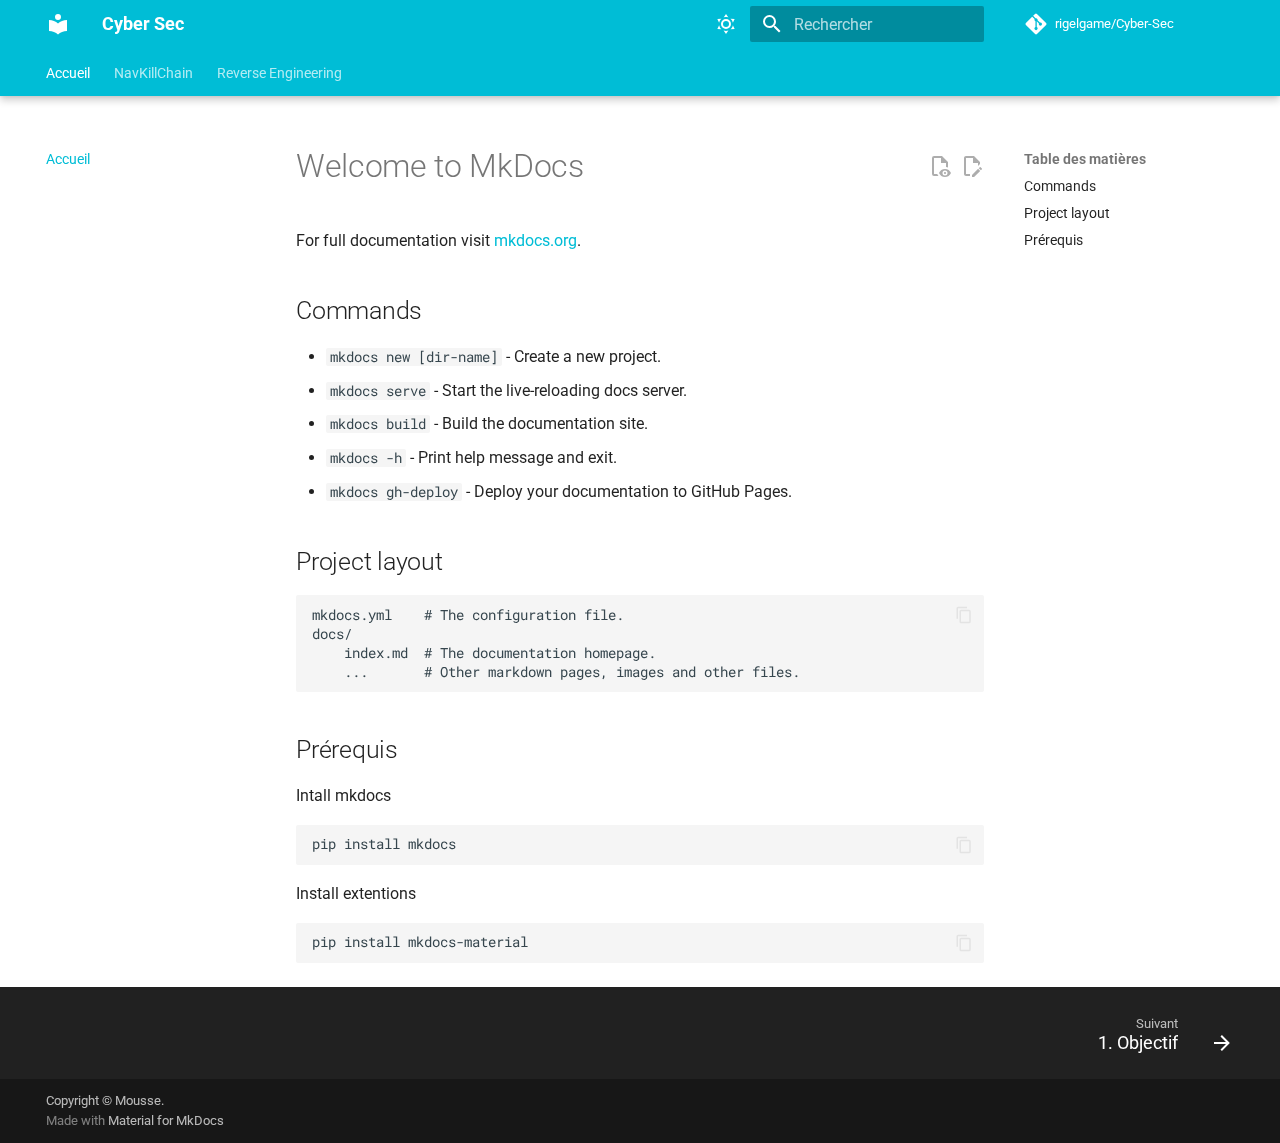
==== commit fbb8c507: "Deployed 2fcc47e with MkDocs version: 1.6.0" ====
--- a/index.html
+++ b/index.html
@@ -7,7 +7,7 @@
       <meta name="viewport" content="width=device-width,initial-scale=1">
       
       
-        <meta name="author" content="Etienne C">
+        <meta name="author" content="Rigel">
       
       
       
@@ -16,7 +16,7 @@
       
       
       <link rel="icon" href="assets/images/favicon.png">
-      <meta name="generator" content="mkdocs-1.6.0, mkdocs-material-9.5.25">
+      <meta name="generator" content="mkdocs-1.6.0, mkdocs-material-9.5.27">
     
     
       
@@ -46,7 +46,7 @@
       
     
     
-      <link rel="stylesheet" href="https://cdnjs.cloudflare.com/ajax/libs/KaTeX/0.16.7/katex.min.css">
+      <link rel="stylesheet" href="stylesheets/extra.css">
     
     <script>__md_scope=new URL(".",location),__md_hash=e=>[...e].reduce((e,_)=>(e<<5)-e+_.charCodeAt(0),0),__md_get=(e,_=localStorage,t=__md_scope)=>JSON.parse(_.getItem(t.pathname+"."+e)),__md_set=(e,_,t=localStorage,a=__md_scope)=>{try{t.setItem(a.pathname+"."+e,JSON.stringify(_))}catch(e){}}</script>
     
@@ -60,10 +60,12 @@
   
     
     
-    
-    
-    
-    <body dir="ltr" data-md-color-scheme="slate" data-md-color-primary="red" data-md-color-accent="black">
+      
+    
+    
+    
+    
+    <body dir="ltr" data-md-color-scheme="default" data-md-color-primary="cyan" data-md-color-accent="purple">
   
     
     <input class="md-toggle" data-md-toggle="drawer" type="checkbox" id="__drawer" autocomplete="off">
@@ -86,11 +88,12 @@
 
   
 
-<header class="md-header md-header--shadow" data-md-component="header">
+<header class="md-header md-header--shadow md-header--lifted" data-md-component="header">
   <nav class="md-header__inner md-grid" aria-label="En-tête">
     <a href="." title="Cyber Sec" class="md-header__button md-logo" aria-label="Cyber Sec" data-md-component="logo">
       
-  <img src="logo.png" alt="logo">
+  
+  <svg xmlns="http://www.w3.org/2000/svg" viewBox="0 0 24 24"><path d="M12 8a3 3 0 0 0 3-3 3 3 0 0 0-3-3 3 3 0 0 0-3 3 3 3 0 0 0 3 3m0 3.54C9.64 9.35 6.5 8 3 8v11c3.5 0 6.64 1.35 9 3.54 2.36-2.19 5.5-3.54 9-3.54V8c-3.5 0-6.64 1.35-9 3.54Z"/></svg>
 
     </a>
     <label class="md-header__button md-icon" for="__drawer">
@@ -115,7 +118,33 @@
     </div>
     
       
-    
+        <form class="md-header__option" data-md-component="palette">
+  
+    
+    
+    
+    <input class="md-option" data-md-color-media="(prefers-color-scheme: light)" data-md-color-scheme="default" data-md-color-primary="cyan" data-md-color-accent="purple"  aria-label="Switch to dark mode"  type="radio" name="__palette" id="__palette_0">
+    
+      <label class="md-header__button md-icon" title="Switch to dark mode" for="__palette_1" hidden>
+        <svg xmlns="http://www.w3.org/2000/svg" viewBox="0 0 24 24"><path d="M12 7a5 5 0 0 1 5 5 5 5 0 0 1-5 5 5 5 0 0 1-5-5 5 5 0 0 1 5-5m0 2a3 3 0 0 0-3 3 3 3 0 0 0 3 3 3 3 0 0 0 3-3 3 3 0 0 0-3-3m0-7 2.39 3.42C13.65 5.15 12.84 5 12 5c-.84 0-1.65.15-2.39.42L12 2M3.34 7l4.16-.35A7.2 7.2 0 0 0 5.94 8.5c-.44.74-.69 1.5-.83 2.29L3.34 7m.02 10 1.76-3.77a7.131 7.131 0 0 0 2.38 4.14L3.36 17M20.65 7l-1.77 3.79a7.023 7.023 0 0 0-2.38-4.15l4.15.36m-.01 10-4.14.36c.59-.51 1.12-1.14 1.54-1.86.42-.73.69-1.5.83-2.29L20.64 17M12 22l-2.41-3.44c.74.27 1.55.44 2.41.44.82 0 1.63-.17 2.37-.44L12 22Z"/></svg>
+      </label>
+    
+  
+    
+    
+    
+    <input class="md-option" data-md-color-media="(prefers-color-scheme: dark)" data-md-color-scheme="slate" data-md-color-primary="indigo" data-md-color-accent="indigo"  aria-label="Switch to light mode"  type="radio" name="__palette" id="__palette_1">
+    
+      <label class="md-header__button md-icon" title="Switch to light mode" for="__palette_0" hidden>
+        <svg xmlns="http://www.w3.org/2000/svg" viewBox="0 0 24 24"><path d="m17.75 4.09-2.53 1.94.91 3.06-2.63-1.81-2.63 1.81.91-3.06-2.53-1.94L12.44 4l1.06-3 1.06 3 3.19.09m3.5 6.91-1.64 1.25.59 1.98-1.7-1.17-1.7 1.17.59-1.98L15.75 11l2.06-.05L18.5 9l.69 1.95 2.06.05m-2.28 4.95c.83-.08 1.72 1.1 1.19 1.85-.32.45-.66.87-1.08 1.27C15.17 23 8.84 23 4.94 19.07c-3.91-3.9-3.91-10.24 0-14.14.4-.4.82-.76 1.27-1.08.75-.53 1.93.36 1.85 1.19-.27 2.86.69 5.83 2.89 8.02a9.96 9.96 0 0 0 8.02 2.89m-1.64 2.02a12.08 12.08 0 0 1-7.8-3.47c-2.17-2.19-3.33-5-3.49-7.82-2.81 3.14-2.7 7.96.31 10.98 3.02 3.01 7.84 3.12 10.98.31Z"/></svg>
+      </label>
+    
+  
+</form>
+      
+    
+    
+      <script>var media,input,key,value,palette=__md_get("__palette");if(palette&&palette.color){"(prefers-color-scheme)"===palette.color.media&&(media=matchMedia("(prefers-color-scheme: light)"),input=document.querySelector(media.matches?"[data-md-color-media='(prefers-color-scheme: light)']":"[data-md-color-media='(prefers-color-scheme: dark)']"),palette.color.media=input.getAttribute("data-md-color-media"),palette.color.scheme=input.getAttribute("data-md-color-scheme"),palette.color.primary=input.getAttribute("data-md-color-primary"),palette.color.accent=input.getAttribute("data-md-color-accent"));for([key,value]of Object.entries(palette.color))document.body.setAttribute("data-md-color-"+key,value)}</script>
     
     
     
@@ -142,9 +171,11 @@
         </button>
       </nav>
       
+        <div class="md-search__suggest" data-md-component="search-suggest"></div>
+      
     </form>
     <div class="md-search__output">
-      <div class="md-search__scrollwrap" data-md-scrollfix>
+      <div class="md-search__scrollwrap" tabindex="0" data-md-scrollfix>
         <div class="md-search-result" data-md-component="search-result">
           <div class="md-search-result__meta">
             Initialisation de la recherche
@@ -157,15 +188,92 @@
 </div>
     
     
+      <div class="md-header__source">
+        <a href="https://github.com/rigelgame/Cyber-Sec" title="Aller au dépôt" class="md-source" data-md-component="source">
+  <div class="md-source__icon md-icon">
+    
+    <svg xmlns="http://www.w3.org/2000/svg" viewBox="0 0 448 512"><!--! Font Awesome Free 6.5.2 by @fontawesome - https://fontawesome.com License - https://fontawesome.com/license/free (Icons: CC BY 4.0, Fonts: SIL OFL 1.1, Code: MIT License) Copyright 2024 Fonticons, Inc.--><path d="M439.55 236.05 244 40.45a28.87 28.87 0 0 0-40.81 0l-40.66 40.63 51.52 51.52c27.06-9.14 52.68 16.77 43.39 43.68l49.66 49.66c34.23-11.8 61.18 31 35.47 56.69-26.49 26.49-70.21-2.87-56-37.34L240.22 199v121.85c25.3 12.54 22.26 41.85 9.08 55a34.34 34.34 0 0 1-48.55 0c-17.57-17.6-11.07-46.91 11.25-56v-123c-20.8-8.51-24.6-30.74-18.64-45L142.57 101 8.45 235.14a28.86 28.86 0 0 0 0 40.81l195.61 195.6a28.86 28.86 0 0 0 40.8 0l194.69-194.69a28.86 28.86 0 0 0 0-40.81z"/></svg>
+  </div>
+  <div class="md-source__repository">
+    rigelgame/Cyber-Sec
+  </div>
+</a>
+      </div>
+    
   </nav>
   
+    
+      
+<nav class="md-tabs" aria-label="Onglets" data-md-component="tabs">
+  <div class="md-grid">
+    <ul class="md-tabs__list">
+      
+        
+  
+  
+    
+  
+  
+    <li class="md-tabs__item md-tabs__item--active">
+      <a href="." class="md-tabs__link">
+        
+  
+    
+  
+  Accueil
+
+      </a>
+    </li>
+  
+
+      
+        
+  
+  
+  
+    
+    
+      <li class="md-tabs__item">
+        <a href="Objectif/" class="md-tabs__link">
+          
+  
+    
+  
+  NavKillChain
+
+        </a>
+      </li>
+    
+  
+
+      
+        
+  
+  
+  
+    <li class="md-tabs__item">
+      <a href="reverse-engineering/" class="md-tabs__link">
+        
+  
+    
+  
+  Reverse Engineering
+
+      </a>
+    </li>
+  
+
+      
+    </ul>
+  </div>
+</nav>
+    
+  
 </header>
     
     <div class="md-container" data-md-component="container">
       
       
-        
-          
         
       
       <main class="md-main" data-md-component="main">
@@ -179,16 +287,31 @@
                     
 
 
-
-<nav class="md-nav md-nav--primary" aria-label="Navigation" data-md-level="0">
+  
+
+
+<nav class="md-nav md-nav--primary md-nav--lifted" aria-label="Navigation" data-md-level="0">
   <label class="md-nav__title" for="__drawer">
     <a href="." title="Cyber Sec" class="md-nav__button md-logo" aria-label="Cyber Sec" data-md-component="logo">
       
-  <img src="logo.png" alt="logo">
+  
+  <svg xmlns="http://www.w3.org/2000/svg" viewBox="0 0 24 24"><path d="M12 8a3 3 0 0 0 3-3 3 3 0 0 0-3-3 3 3 0 0 0-3 3 3 3 0 0 0 3 3m0 3.54C9.64 9.35 6.5 8 3 8v11c3.5 0 6.64 1.35 9 3.54 2.36-2.19 5.5-3.54 9-3.54V8c-3.5 0-6.64 1.35-9 3.54Z"/></svg>
 
     </a>
     Cyber Sec
   </label>
+  
+    <div class="md-nav__source">
+      <a href="https://github.com/rigelgame/Cyber-Sec" title="Aller au dépôt" class="md-source" data-md-component="source">
+  <div class="md-source__icon md-icon">
+    
+    <svg xmlns="http://www.w3.org/2000/svg" viewBox="0 0 448 512"><!--! Font Awesome Free 6.5.2 by @fontawesome - https://fontawesome.com License - https://fontawesome.com/license/free (Icons: CC BY 4.0, Fonts: SIL OFL 1.1, Code: MIT License) Copyright 2024 Fonticons, Inc.--><path d="M439.55 236.05 244 40.45a28.87 28.87 0 0 0-40.81 0l-40.66 40.63 51.52 51.52c27.06-9.14 52.68 16.77 43.39 43.68l49.66 49.66c34.23-11.8 61.18 31 35.47 56.69-26.49 26.49-70.21-2.87-56-37.34L240.22 199v121.85c25.3 12.54 22.26 41.85 9.08 55a34.34 34.34 0 0 1-48.55 0c-17.57-17.6-11.07-46.91 11.25-56v-123c-20.8-8.51-24.6-30.74-18.64-45L142.57 101 8.45 235.14a28.86 28.86 0 0 0 0 40.81l195.61 195.6a28.86 28.86 0 0 0 40.8 0l194.69-194.69a28.86 28.86 0 0 0 0-40.81z"/></svg>
+  </div>
+  <div class="md-source__repository">
+    rigelgame/Cyber-Sec
+  </div>
+</a>
+    </div>
   
   <ul class="md-nav__list" data-md-scrollfix>
     
@@ -262,6 +385,15 @@
   
 </li>
       
+        <li class="md-nav__item">
+  <a href="#prerequis" class="md-nav__link">
+    <span class="md-ellipsis">
+      Prérequis
+    </span>
+  </a>
+  
+</li>
+      
     </ul>
   
 </nav>
@@ -278,6 +410,25 @@
   
     
     
+      
+        
+      
+        
+      
+        
+      
+        
+      
+        
+      
+        
+      
+    
+    
+      
+      
+        
+      
     
     
     <li class="md-nav__item md-nav__item--nested">
@@ -502,6 +653,15 @@
   
 </li>
       
+        <li class="md-nav__item">
+  <a href="#prerequis" class="md-nav__link">
+    <span class="md-ellipsis">
+      Prérequis
+    </span>
+  </a>
+  
+</li>
+      
     </ul>
   
 </nav>
@@ -515,6 +675,22 @@
               <article class="md-content__inner md-typeset">
                 
                   
+
+  
+    <a href="https://github.com/rigelgame/Cyber-Sec/edit/master/docs/index.md" title="Editer cette page" class="md-content__button md-icon">
+      
+      <svg xmlns="http://www.w3.org/2000/svg" viewBox="0 0 24 24"><path d="M10 20H6V4h7v5h5v3.1l2-2V8l-6-6H6c-1.1 0-2 .9-2 2v16c0 1.1.9 2 2 2h4v-2m10.2-7c.1 0 .3.1.4.2l1.3 1.3c.2.2.2.6 0 .8l-1 1-2.1-2.1 1-1c.1-.1.2-.2.4-.2m0 3.9L14.1 23H12v-2.1l6.1-6.1 2.1 2.1Z"/></svg>
+    </a>
+  
+  
+    
+      
+    
+    <a href="https://github.com/rigelgame/Cyber-Sec/raw/master/docs/index.md" title="Consulter la source de cette page" class="md-content__button md-icon">
+      
+      <svg xmlns="http://www.w3.org/2000/svg" viewBox="0 0 24 24"><path d="M17 18c.56 0 1 .44 1 1s-.44 1-1 1-1-.44-1-1 .44-1 1-1m0-3c-2.73 0-5.06 1.66-6 4 .94 2.34 3.27 4 6 4s5.06-1.66 6-4c-.94-2.34-3.27-4-6-4m0 6.5a2.5 2.5 0 0 1-2.5-2.5 2.5 2.5 0 0 1 2.5-2.5 2.5 2.5 0 0 1 2.5 2.5 2.5 2.5 0 0 1-2.5 2.5M9.27 20H6V4h7v5h5v4.07c.7.08 1.36.25 2 .49V8l-6-6H6a2 2 0 0 0-2 2v16a2 2 0 0 0 2 2h4.5a8.15 8.15 0 0 1-1.23-2Z"/></svg>
+    </a>
+  
 
 
 <h1 id="welcome-to-mkdocs">Welcome to MkDocs</h1>
@@ -525,6 +701,7 @@
 <li><code>mkdocs serve</code> - Start the live-reloading docs server.</li>
 <li><code>mkdocs build</code> - Build the documentation site.</li>
 <li><code>mkdocs -h</code> - Print help message and exit.</li>
+<li><code>mkdocs gh-deploy</code> - Deploy your documentation to GitHub Pages.</li>
 </ul>
 <h2 id="project-layout">Project layout</h2>
 <div class="language-text highlight"><pre><span></span><code>mkdocs.yml    # The configuration file.
@@ -532,6 +709,13 @@
     index.md  # The documentation homepage.
     ...       # Other markdown pages, images and other files.
 </code></pre></div>
+<h2 id="prerequis">Prérequis</h2>
+<p>Intall mkdocs
+<div class="language-shell highlight"><pre><span></span><code><span id="__span-0-1"><a id="__codelineno-0-1" name="__codelineno-0-1" href="#__codelineno-0-1"></a>pip<span class="w"> </span>install<span class="w"> </span>mkdocs
+</span></code></pre></div></p>
+<p>Install extentions
+<div class="language-shell highlight"><pre><span></span><code><span id="__span-1-1"><a id="__codelineno-1-1" name="__codelineno-1-1" href="#__codelineno-1-1"></a>pip<span class="w"> </span>install<span class="w"> </span>mkdocs-material
+</span></code></pre></div></p>
 
 
 
@@ -552,9 +736,39 @@
 <script>var target=document.getElementById(location.hash.slice(1));target&&target.name&&(target.checked=target.name.startsWith("__tabbed_"))</script>
         </div>
         
+          <button type="button" class="md-top md-icon" data-md-component="top" hidden>
+  
+  <svg xmlns="http://www.w3.org/2000/svg" viewBox="0 0 24 24"><path d="M13 20h-2V8l-5.5 5.5-1.42-1.42L12 4.16l7.92 7.92-1.42 1.42L13 8v12Z"/></svg>
+  Retour en haut de la page
+</button>
+        
       </main>
       
         <footer class="md-footer">
+  
+    
+      
+      <nav class="md-footer__inner md-grid" aria-label="Pied de page" >
+        
+        
+          
+          <a href="Objectif/" class="md-footer__link md-footer__link--next" aria-label="Suivant: 1. Objectif">
+            <div class="md-footer__title">
+              <span class="md-footer__direction">
+                Suivant
+              </span>
+              <div class="md-ellipsis">
+                1. Objectif
+              </div>
+            </div>
+            <div class="md-footer__button md-icon">
+              
+              <svg xmlns="http://www.w3.org/2000/svg" viewBox="0 0 24 24"><path d="M4 11v2h12l-5.5 5.5 1.42 1.42L19.84 12l-7.92-7.92L10.5 5.5 16 11H4Z"/></svg>
+            </div>
+          </a>
+        
+      </nav>
+    
   
   <div class="md-footer-meta md-typeset">
     <div class="md-footer-meta__inner md-grid">
@@ -582,14 +796,10 @@
     </div>
     
     
-    <script id="__config" type="application/json">{"base": ".", "features": ["navigation.instant", "search.highlight"], "search": "assets/javascripts/workers/search.b8dbb3d2.min.js", "translations": {"clipboard.copied": "Copi\u00e9 dans le presse-papier", "clipboard.copy": "Copier dans le presse-papier", "search.result.more.one": "1 de plus sur cette page", "search.result.more.other": "# de plus sur cette page", "search.result.none": "Aucun document trouv\u00e9", "search.result.one": "1 document trouv\u00e9", "search.result.other": "# documents trouv\u00e9s", "search.result.placeholder": "Taper pour d\u00e9marrer la recherche", "search.result.term.missing": "Non trouv\u00e9", "select.version": "S\u00e9lectionner la version"}}</script>
-    
-    
-      <script src="assets/javascripts/bundle.081f42fc.min.js"></script>
-      
-        <script src="https://cdnjs.cloudflare.com/ajax/libs/KaTeX/0.16.7/katex.min.js"></script>
-      
-        <script src="https://cdnjs.cloudflare.com/ajax/libs/KaTeX/0.16.7/contrib/auto-render.min.js"></script>
+    <script id="__config" type="application/json">{"base": ".", "features": ["announce.dismiss", "content.action.edit", "content.action.view", "content.code.annotate", "content.code.copy", "content.tooltips", "navigation.footer", "navigation.indexes", "navigation.sections", "navigation.tabs", "navigation.tabs.sticky", "navigation.top", "search.highlight", "search.suggest", "toc.follow"], "search": "assets/javascripts/workers/search.b8dbb3d2.min.js", "translations": {"clipboard.copied": "Copi\u00e9 dans le presse-papier", "clipboard.copy": "Copier dans le presse-papier", "search.result.more.one": "1 de plus sur cette page", "search.result.more.other": "# de plus sur cette page", "search.result.none": "Aucun document trouv\u00e9", "search.result.one": "1 document trouv\u00e9", "search.result.other": "# documents trouv\u00e9s", "search.result.placeholder": "Taper pour d\u00e9marrer la recherche", "search.result.term.missing": "Non trouv\u00e9", "select.version": "S\u00e9lectionner la version"}}</script>
+    
+    
+      <script src="assets/javascripts/bundle.ad660dcc.min.js"></script>
       
     
   </body>
--- a/stylesheets/extra.css
+++ b/stylesheets/extra.css
@@ -0,0 +1,4 @@
+[data-md-color-scheme="slate"] {
+    --md-accent-bg-color:         #232931;
+    --md-primary-fg-color:        #EE0F0F;
+  }